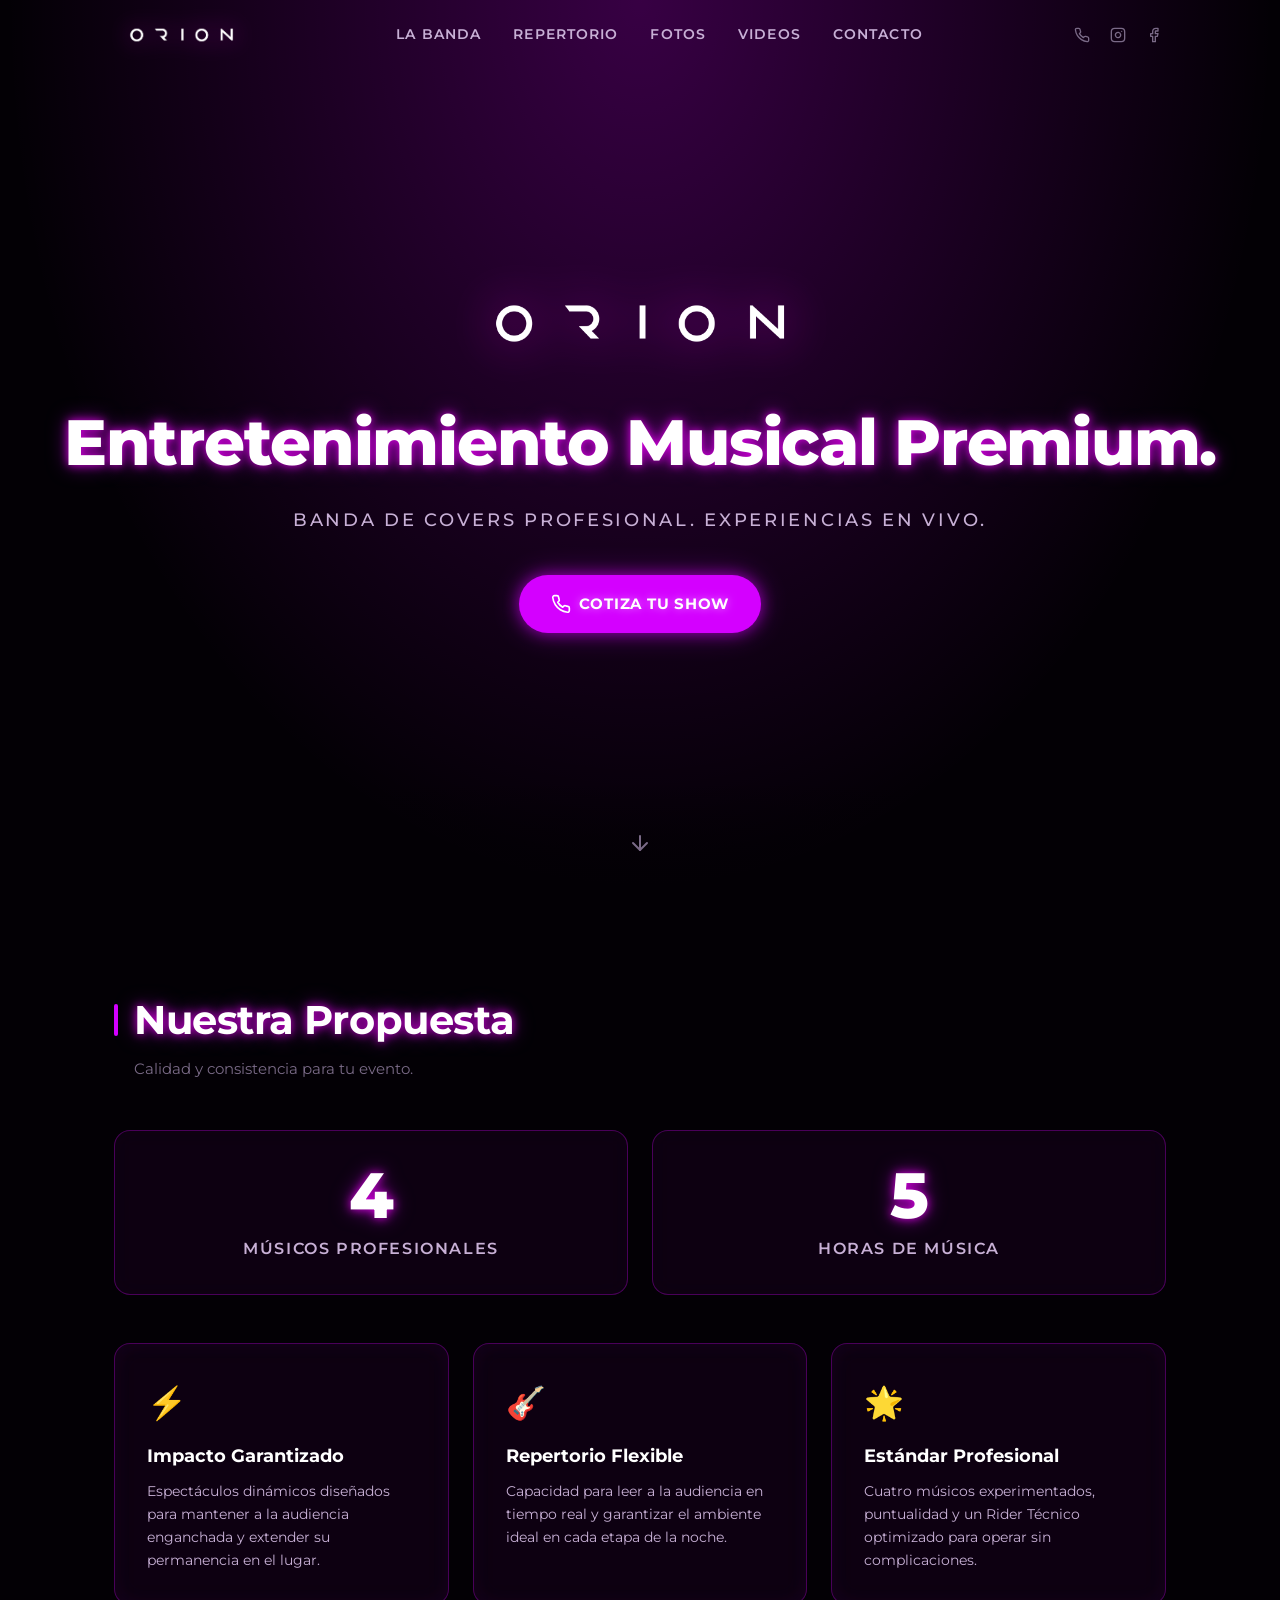
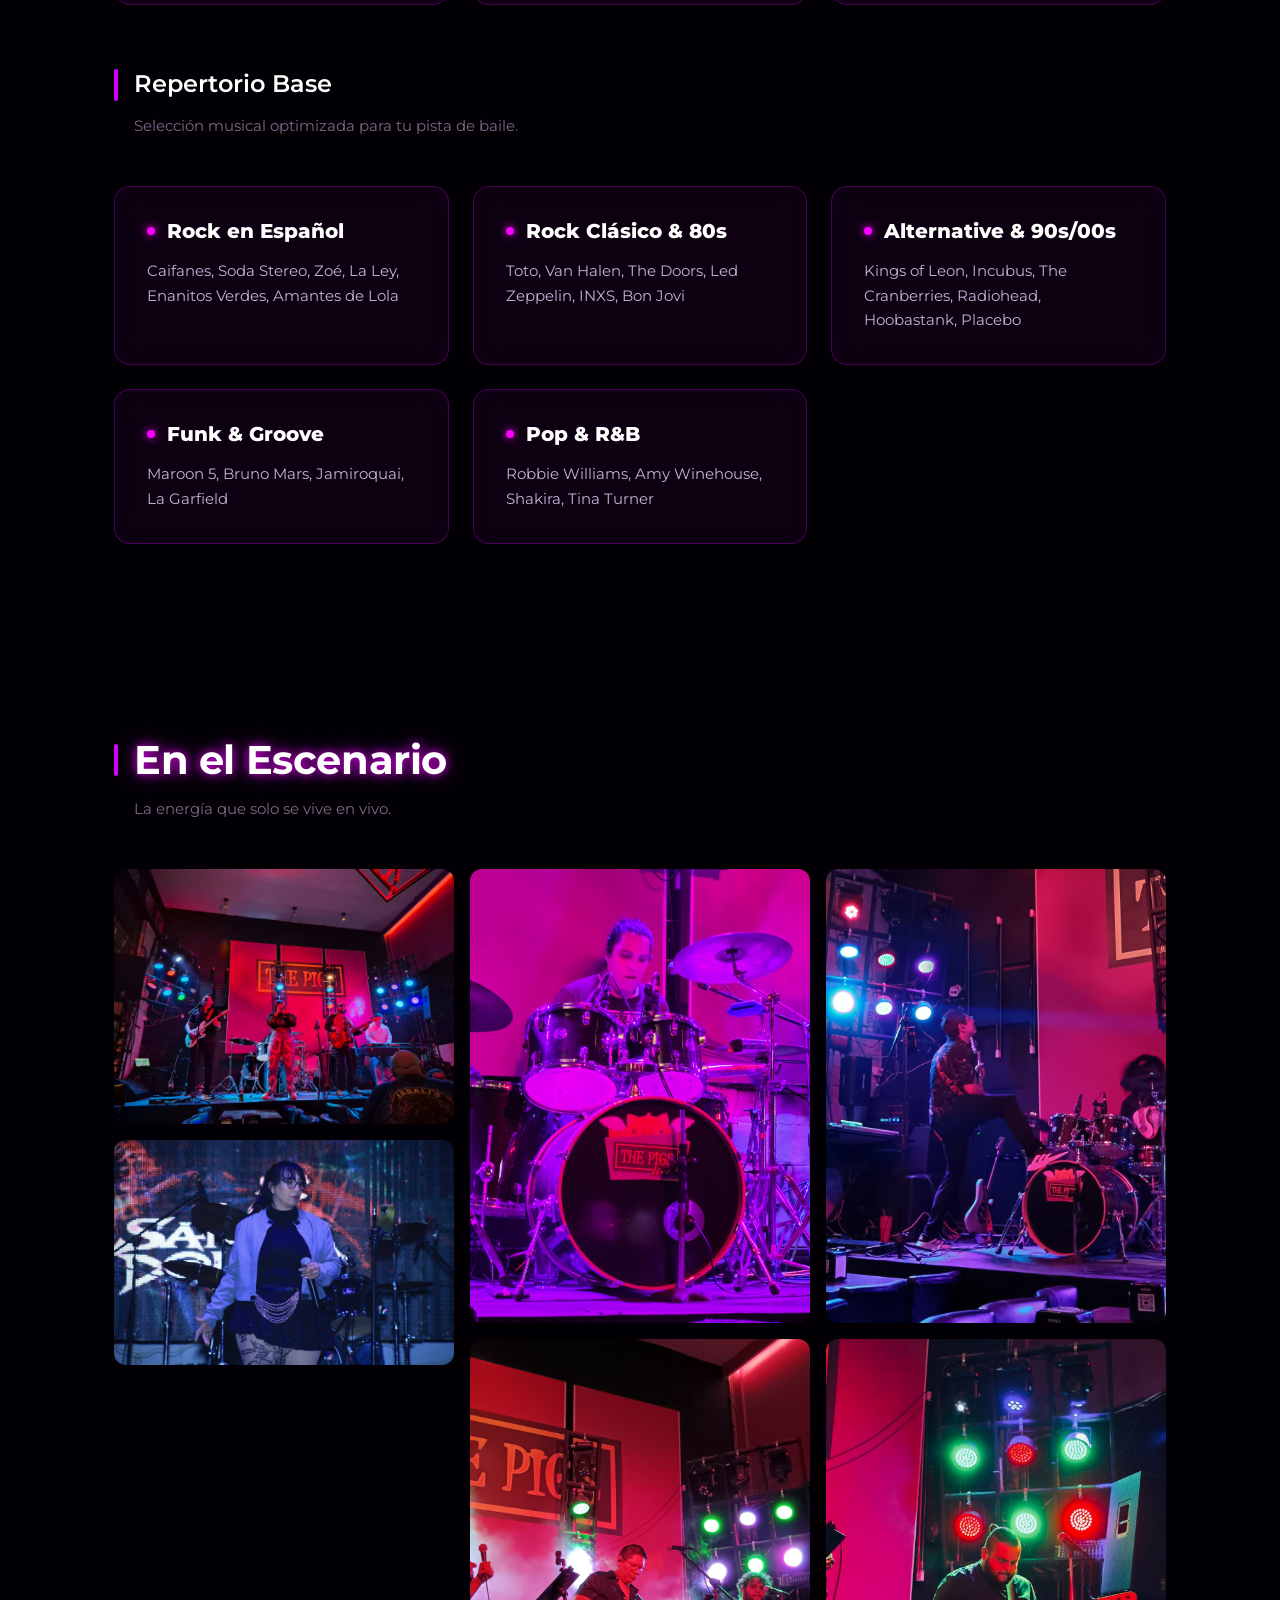
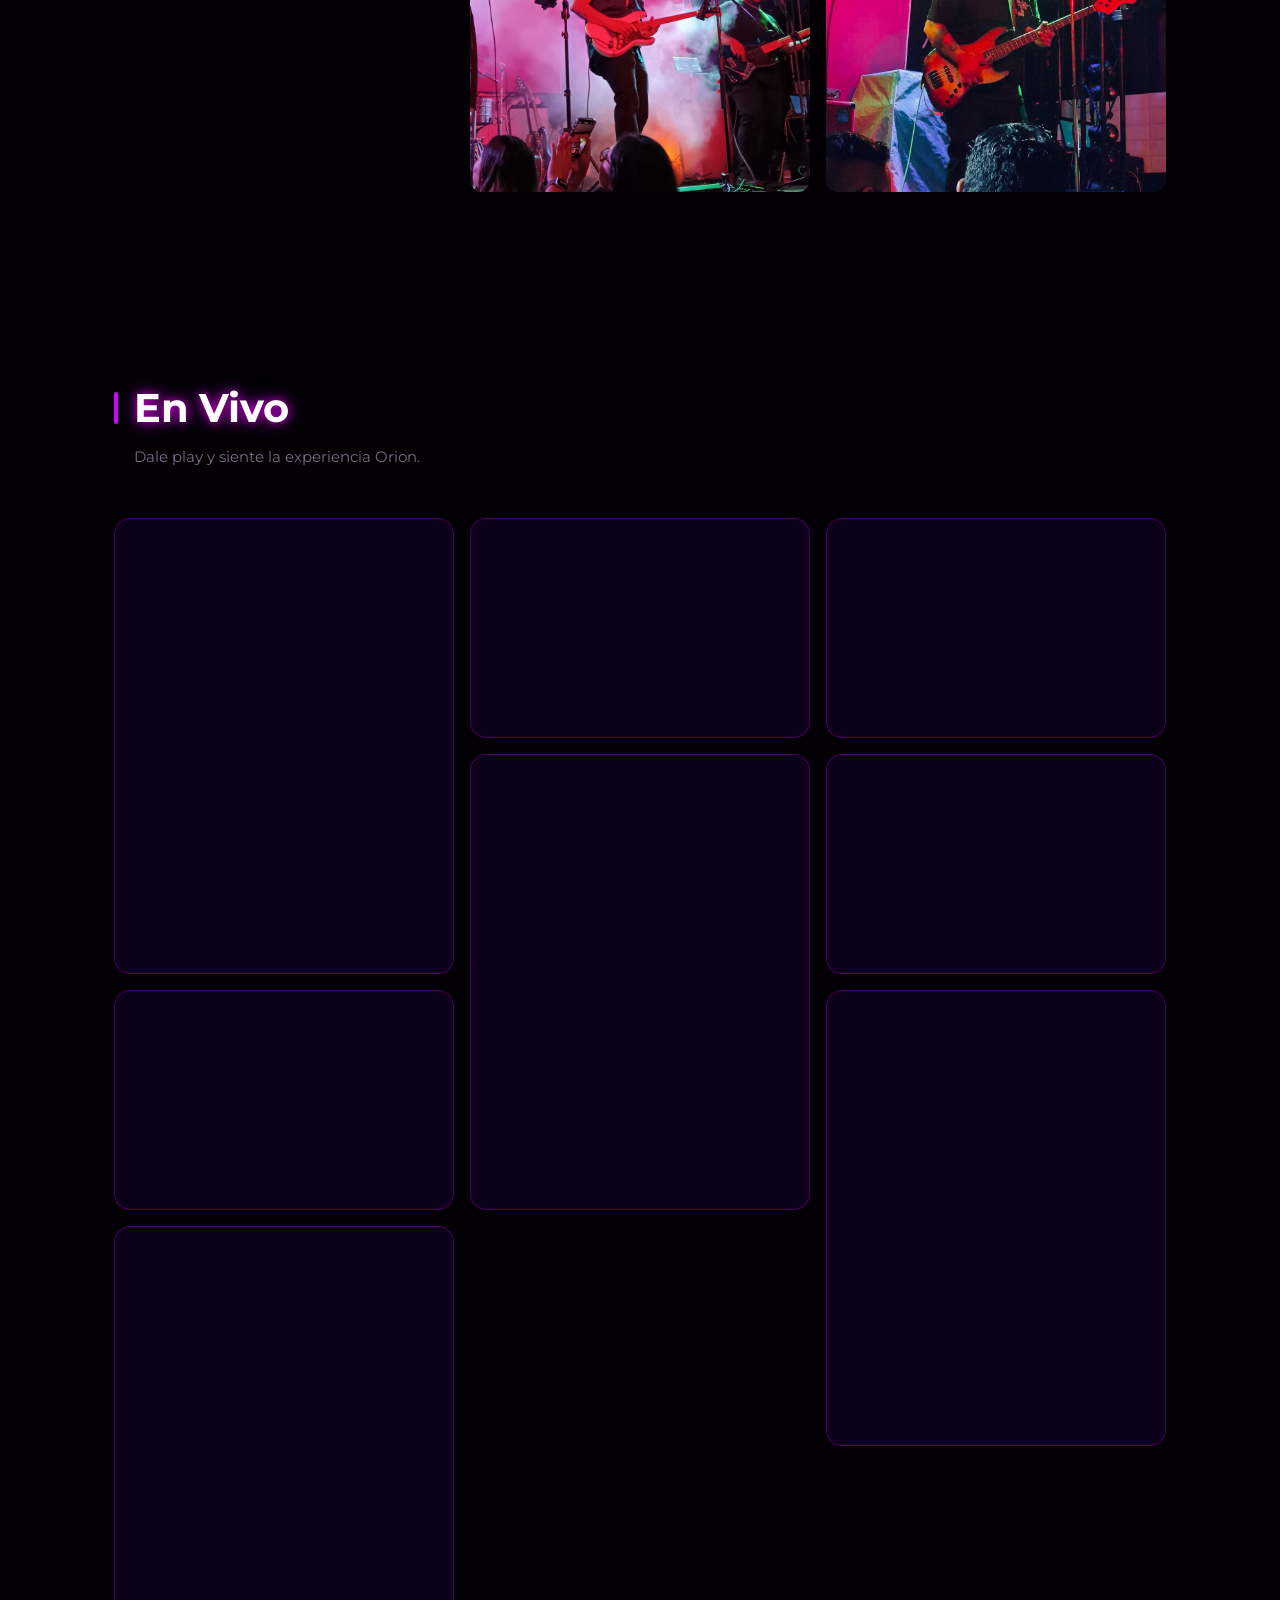
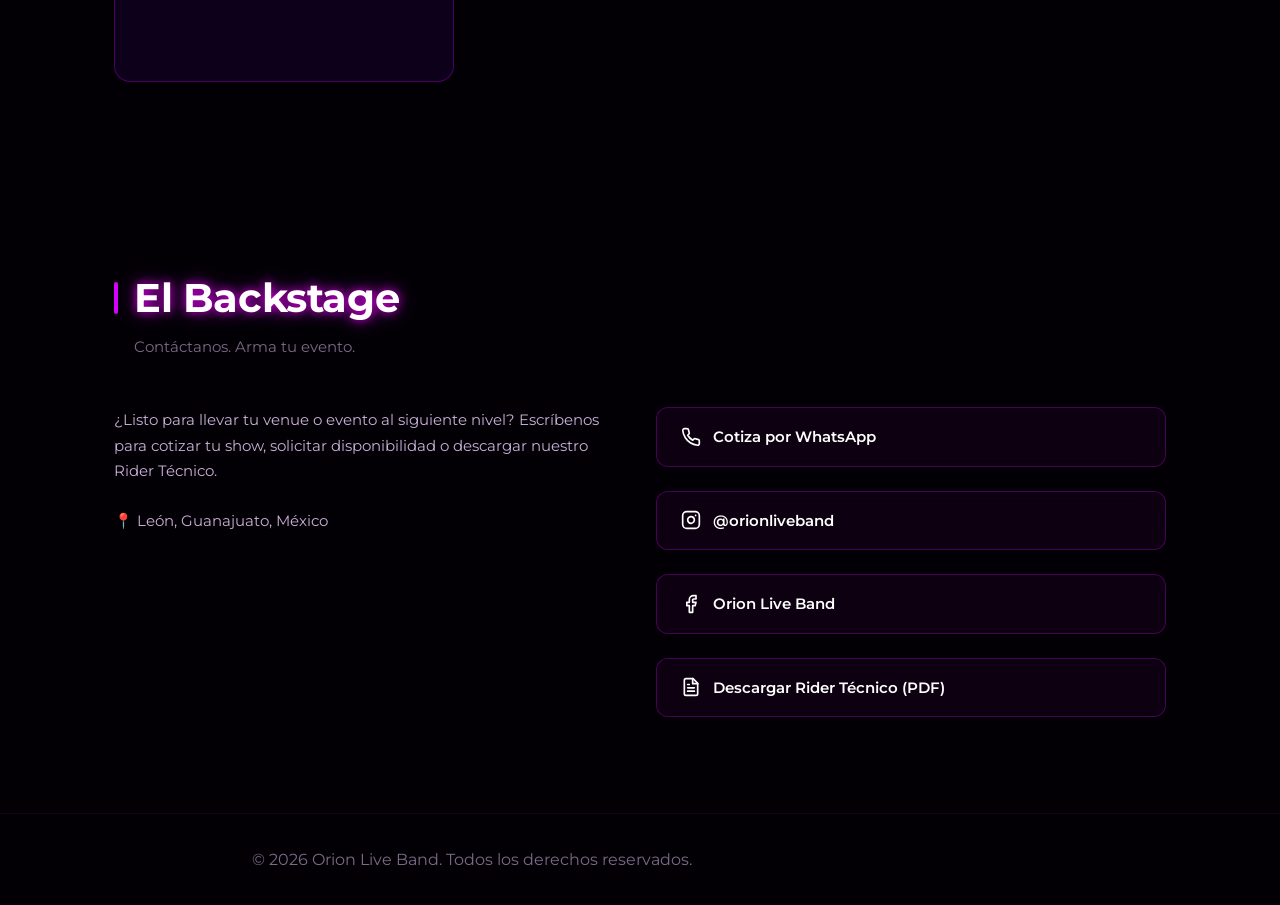
==== index.html @ 59c461a3 "Index 5 horas" ====
<!DOCTYPE html>
<html lang="es">
<head>
    <meta charset="UTF-8">
    <meta name="viewport" content="width=device-width, initial-scale=1.0">
    <meta name="description" content="Orion Live Band — Cover Band profesional para bares, eventos corporativos y fiestas privadas en León, Guanajuato. Rock, Pop, Funk y Hip Hop en vivo.">
    <meta name="theme-color" content="#030005">
    <meta property="og:title" content="Orion Live Band — Electronic Press Kit">
    <meta property="og:description" content="Cover Band profesional. Rock, Pop, Funk y Hip Hop en vivo. Cotiza para tu evento.">
    <meta property="og:type" content="website">
    <meta property="og:image" content="media/brand/Logo-Orion-master.png">

    <title>Orion Live Band — EPK</title>

    <link rel="icon" type="image/png" href="media/brand/Logo-Orion-master.png">
    <link rel="stylesheet" href="css/styles.css">
</head>
<body>

    <!-- ============================
         NAVBAR
    ============================= -->
    <nav class="navbar" id="navbar" role="navigation" aria-label="Navegación principal">
        <div class="navbar__inner">
            <a href="#hero" class="navbar__logo" id="nav-logo" aria-label="Ir al inicio">
                <img src="media/brand/Logo-Orion-master.png" alt="Orion Live Band logo">
            </a>

            <div class="navbar__links" id="nav-links">
                <a href="#crowd-control" id="nav-link-bio">La Banda</a>
                <a href="#arsenal" id="nav-link-arsenal">Repertorio</a>
                <a href="#galeria" id="nav-link-galeria">Fotos</a>
                <a href="#videos" id="nav-link-videos">Videos</a>
                <a href="#backstage" id="nav-link-backstage">Contacto</a>
            </div>

            <!-- Redes Sociales Omnipresentes en Header -->
            <div class="navbar__social" id="nav-social">
                <a href="https://wa.me/524771797700?text=Hola%20Orion,%20quiero%20cotizar%20un%20show" target="_blank" rel="noopener noreferrer" aria-label="WhatsApp">
                    <svg xmlns="http://www.w3.org/2000/svg" width="20" height="20" viewBox="0 0 24 24" fill="none" stroke="currentColor" stroke-width="2" stroke-linecap="round" stroke-linejoin="round"><path d="M22 16.92v3a2 2 0 0 1-2.18 2 19.79 19.79 0 0 1-8.63-3.07 19.5 19.5 0 0 1-6-6 19.79 19.79 0 0 1-3.07-8.67A2 2 0 0 1 4.11 2h3a2 2 0 0 1 2 1.72 12.84 12.84 0 0 0 .7 2.81 2 2 0 0 1-.45 2.11L8.09 9.91a16 16 0 0 0 6 6l1.27-1.27a2 2 0 0 1 2.11-.45 12.84 12.84 0 0 0 2.81.7A2 2 0 0 1 22 16.92z"></path></svg>
                </a>
                <a href="https://www.instagram.com/orionliveband/" target="_blank" rel="noopener noreferrer" aria-label="Instagram">
                    <svg xmlns="http://www.w3.org/2000/svg" width="20" height="20" viewBox="0 0 24 24" fill="none" stroke="currentColor" stroke-width="2" stroke-linecap="round" stroke-linejoin="round"><rect width="20" height="20" x="2" y="2" rx="5" ry="5"></rect><path d="M16 11.37A4 4 0 1 1 12.63 8 4 4 0 0 1 16 11.37z"></path><line x1="17.5" x2="17.51" y1="6.5" y2="6.5"></line></svg>
                </a>
                <a href="https://www.facebook.com/profile.php?id=61578739701452" target="_blank" rel="noopener noreferrer" aria-label="Facebook">
                    <svg xmlns="http://www.w3.org/2000/svg" width="20" height="20" viewBox="0 0 24 24" fill="none" stroke="currentColor" stroke-width="2" stroke-linecap="round" stroke-linejoin="round"><path d="M18 2h-3a5 5 0 0 0-5 5v3H7v4h3v8h4v-8h3l1-4h-4V7a1 1 0 0 1 1-1h3z"></path></svg>
                </a>
            </div>


        </div>
    </nav>

    <!-- ============================
         HERO
    ============================= -->
    <section class="hero" id="hero">
        <div class="hero__content">
            <img
                src="media/brand/Logo-Orion-master.png"
                alt="Orion Live Band — Logo oficial"
                class="hero__logo"
                id="hero-logo"
            >
            <h1 id="hero-title">Entretenimiento Musical Premium.</h1>
            <p class="hero__tagline" id="hero-tagline">Banda de covers profesional. Experiencias en vivo.</p>
            <div class="hero__cta">
                <a
                    href="#backstage"
                    class="btn btn--primary"
                    id="hero-cta-whatsapp"
                >
                    <svg xmlns="http://www.w3.org/2000/svg" width="20" height="20" viewBox="0 0 24 24" fill="none" stroke="currentColor" stroke-width="2" stroke-linecap="round" stroke-linejoin="round"><path d="M22 16.92v3a2 2 0 0 1-2.18 2 19.79 19.79 0 0 1-8.63-3.07 19.5 19.5 0 0 1-6-6 19.79 19.79 0 0 1-3.07-8.67A2 2 0 0 1 4.11 2h3a2 2 0 0 1 2 1.72 12.84 12.84 0 0 0 .7 2.81 2 2 0 0 1-.45 2.11L8.09 9.91a16 16 0 0 0 6 6l1.27-1.27a2 2 0 0 1 2.11-.45 12.84 12.84 0 0 0 2.81.7A2 2 0 0 1 22 16.92z"></path></svg>
                    Cotiza tu Show
                </a>
            </div>
        </div>
        <div class="scroll-indicator" id="scroll-indicator" aria-hidden="true">
            <svg xmlns="http://www.w3.org/2000/svg" width="24" height="24" viewBox="0 0 24 24" fill="none" stroke="currentColor" stroke-width="2" stroke-linecap="round" stroke-linejoin="round"><path d="M12 5v14"></path><path d="m19 12-7 7-7-7"></path></svg>
        </div>
    </section>

    <!-- ============================
         LA BANDA + ARSENAL (Sección Unificada)
    ============================= -->
    <section class="section" id="crowd-control">
        <div class="container">
            <div class="section__header reveal">
                <h2 class="section__title" id="crowd-control-title">Nuestra Propuesta</h2>
                <p class="section__subtitle">Calidad y consistencia para tu evento.</p>
            </div>

            <!-- Bio Highlights (Escaneables) -->
            <div class="highlights-grid reveal delay-100" id="bio-highlights">
                <div class="highlight-item">
                    <span class="highlight-number">4</span>
                    <span class="highlight-label">Músicos Profesionales</span>
                </div>
                <div class="highlight-item">
                    <span class="highlight-number">5</span>
                    <span class="highlight-label">Horas de Música</span>
                </div>
            </div>

            <!-- Value Props -->
            <div class="cards-grid reveal delay-200" id="value-props">
                <div class="glass-card" id="vp-bpms">
                    <span class="glass-card__icon">⚡</span>
                    <h3 class="glass-card__title">Impacto Garantizado</h3>
                    <p class="glass-card__text">Espectáculos dinámicos diseñados para mantener a la audiencia enganchada y extender su permanencia en el lugar.</p>
                </div>
                <div class="glass-card" id="vp-barra">
                    <span class="glass-card__icon">🎸</span>
                    <h3 class="glass-card__title">Repertorio Flexible</h3>
                    <p class="glass-card__text">Capacidad para leer a la audiencia en tiempo real y garantizar el ambiente ideal en cada etapa de la noche.</p>
                </div>
                <div class="glass-card" id="vp-versatilidad">
                    <span class="glass-card__icon">🌟</span>
                    <h3 class="glass-card__title">Estándar Profesional</h3>
                    <p class="glass-card__text">Cuatro músicos experimentados, puntualidad y un Rider Técnico optimizado para operar sin complicaciones.</p>
                </div>
            </div>

            <!-- El Arsenal Musical (Cuadrícula de Géneros) -->
            <div class="section__header reveal delay-300" style="margin-top: 4rem;">
                <h3 class="section__title" id="arsenal-title">Repertorio Base</h3>
                <p class="section__subtitle">Selección musical optimizada para tu pista de baile.</p>
            </div>

            <div class="genre-cards-grid" id="repertoire-list">
                <div class="genre-card">
                    <h3 class="genre-card__title">Rock en Español</h3>
                    <p class="genre-card__artists">Caifanes, Soda Stereo, Zoé, La Ley, Enanitos Verdes, Amantes de Lola</p>
                </div>
                <div class="genre-card">
                    <h3 class="genre-card__title">Rock Clásico & 80s</h3>
                    <p class="genre-card__artists">Toto, Van Halen, The Doors, Led Zeppelin, INXS, Bon Jovi</p>
                </div>
                <div class="genre-card">
                    <h3 class="genre-card__title">Alternative & 90s/00s</h3>
                    <p class="genre-card__artists">Kings of Leon, Incubus, The Cranberries, Radiohead, Hoobastank, Placebo</p>
                </div>
                <div class="genre-card">
                    <h3 class="genre-card__title">Funk & Groove</h3>
                    <p class="genre-card__artists">Maroon 5, Bruno Mars, Jamiroquai, La Garfield</p>
                </div>
                <div class="genre-card">
                    <h3 class="genre-card__title">Pop & R&B</h3>
                    <p class="genre-card__artists">Robbie Williams, Amy Winehouse, Shakira, Tina Turner</p>
                </div>
            </div>
        </div>
    </section>

    <!-- ============================
         GALERÍA FOTOGRÁFICA
    ============================= -->
    <section class="section" id="galeria">
        <div class="container">
            <div class="section__header reveal">
                <h2 class="section__title" id="galeria-title">En el Escenario</h2>
                <p class="section__subtitle">La energía que solo se vive en vivo.</p>
            </div>

            <!-- Galería de Fotos -->
            <div class="gallery-grid" id="gallery-container">
                                <!-- GALLERY_START -->
                <a class="gallery-item" href="media/img/orion-band-full.jpeg" onclick="event.preventDefault(); document.getElementById('lightbox-img').src=this.href; document.getElementById('lightbox').classList.add('active'); document.body.style.overflow='hidden';">
                    <img src="media/img/orion-band-full.jpeg" alt="Orion Live Band - orion-band-full" loading="lazy">
                </a>
                <a class="gallery-item" href="media/img/mayela-vocal-live.jpeg" onclick="event.preventDefault(); document.getElementById('lightbox-img').src=this.href; document.getElementById('lightbox').classList.add('active'); document.body.style.overflow='hidden';">
                    <img src="media/img/mayela-vocal-live.jpeg" alt="Orion Live Band - mayela-vocal-live" loading="lazy">
                </a>
                <a class="gallery-item" href="media/img/coco-drums-live.jpeg" onclick="event.preventDefault(); document.getElementById('lightbox-img').src=this.href; document.getElementById('lightbox').classList.add('active'); document.body.style.overflow='hidden';">
                    <img src="media/img/coco-drums-live.jpeg" alt="Orion Live Band - coco-drums-live" loading="lazy">
                </a>
                <a class="gallery-item" href="media/img/jair-guitar-live01.jpeg" onclick="event.preventDefault(); document.getElementById('lightbox-img').src=this.href; document.getElementById('lightbox').classList.add('active'); document.body.style.overflow='hidden';">
                    <img src="media/img/jair-guitar-live01.jpeg" alt="Orion Live Band - jair-guitar-live01" loading="lazy">
                </a>
                <a class="gallery-item" href="media/img/jair-guitar-live02.jpeg" onclick="event.preventDefault(); document.getElementById('lightbox-img').src=this.href; document.getElementById('lightbox').classList.add('active'); document.body.style.overflow='hidden';">
                    <img src="media/img/jair-guitar-live02.jpeg" alt="Orion Live Band - jair-guitar-live02" loading="lazy">
                </a>
                <a class="gallery-item" href="media/img/claudio-bass-live02.jpeg" onclick="event.preventDefault(); document.getElementById('lightbox-img').src=this.href; document.getElementById('lightbox').classList.add('active'); document.body.style.overflow='hidden';">
                    <img src="media/img/claudio-bass-live02.jpeg" alt="Orion Live Band - claudio-bass-live02" loading="lazy">
                </a>
                <!-- GALLERY_END -->
            </div>
        </div>
    </section>

    <!-- ============================
         VIDEOS (El Arsenal Visual)
    ============================= -->
    <section class="section" id="videos">
        <div class="container">
            <div class="section__header reveal">
                <h2 class="section__title" id="videos-title">En Vivo</h2>
                <p class="section__subtitle">Dale play y siente la experiencia Orion.</p>
            </div>

            <!-- YouTube Videos Grid (4 Shorts + 4 Regulares) -->
            <div class="yt-grid" id="yt-grid">
                <!-- SHORT 1 (vertical) -->
                <div class="yt-tile yt-tile--tall" id="yt-short-1">
                    <iframe src="https://www.youtube.com/embed/0zGkH1oIQng" title="Orion Live — Short 1" frameborder="0" allow="accelerometer; autoplay; clipboard-write; encrypted-media; gyroscope; picture-in-picture; web-share" allowfullscreen loading="lazy"></iframe>
                </div>

                <!-- REGULAR 1 (horizontal) -->
                <div class="yt-tile" id="yt-regular-1">
                    <iframe src="https://www.youtube.com/embed/GQGMW7MnCeM" title="Orion Live — Video 1" frameborder="0" allow="accelerometer; autoplay; clipboard-write; encrypted-media; gyroscope; picture-in-picture; web-share" allowfullscreen loading="lazy"></iframe>
                </div>

                <!-- REGULAR 2 (horizontal) -->
                <div class="yt-tile" id="yt-regular-2">
                    <iframe src="https://www.youtube.com/embed/0RhHKNMIrSk" title="Orion Live — Video 2" frameborder="0" allow="accelerometer; autoplay; clipboard-write; encrypted-media; gyroscope; picture-in-picture; web-share" allowfullscreen loading="lazy"></iframe>
                </div>

                <!-- SHORT 2 (vertical) -->
                <div class="yt-tile yt-tile--tall" id="yt-short-2">
                    <iframe src="https://www.youtube.com/embed/rUb2-s7yYZs" title="Orion Live — Short 2" frameborder="0" allow="accelerometer; autoplay; clipboard-write; encrypted-media; gyroscope; picture-in-picture; web-share" allowfullscreen loading="lazy"></iframe>
                </div>

                <!-- REGULAR 3 (horizontal) -->
                <div class="yt-tile" id="yt-regular-3">
                    <iframe src="https://www.youtube.com/embed/kZqwjvHP2_I" title="Orion Live — Video 3" frameborder="0" allow="accelerometer; autoplay; clipboard-write; encrypted-media; gyroscope; picture-in-picture; web-share" allowfullscreen loading="lazy"></iframe>
                </div>

                <!-- REGULAR 4 (horizontal) -->
                <div class="yt-tile" id="yt-regular-4">
                    <iframe src="https://www.youtube.com/embed/nWL5FD4r65M" title="Orion Live — Video 4" frameborder="0" allow="accelerometer; autoplay; clipboard-write; encrypted-media; gyroscope; picture-in-picture; web-share" allowfullscreen loading="lazy"></iframe>
                </div>

                <!-- SHORT 3 (vertical) -->
                <div class="yt-tile yt-tile--tall" id="yt-short-3">
                    <iframe src="https://www.youtube.com/embed/leOvMSef5TA" title="Orion Live — Short 3" frameborder="0" allow="accelerometer; autoplay; clipboard-write; encrypted-media; gyroscope; picture-in-picture; web-share" allowfullscreen loading="lazy"></iframe>
                </div>

                <!-- SHORT 4 (vertical) -->
                <div class="yt-tile yt-tile--tall" id="yt-short-4">
                    <iframe src="https://www.youtube.com/embed/oDPq92KILqQ" title="Orion Live — Short 4" frameborder="0" allow="accelerometer; autoplay; clipboard-write; encrypted-media; gyroscope; picture-in-picture; web-share" allowfullscreen loading="lazy"></iframe>
                </div>
            </div>
        </div>
    </section>

    <!-- ============================
         EL BACKSTAGE (Contacto)
    ============================= -->
    <section class="section" id="backstage">
        <div class="container">
            <div class="section__header reveal">
                <h2 class="section__title" id="backstage-title">El Backstage</h2>
                <p class="section__subtitle">Contáctanos. Arma tu evento.</p>
            </div>

            <div class="contact-grid reveal delay-100" id="contact-grid">
                <div class="contact-block">
                    <p class="contact-block__text">
                        ¿Listo para llevar tu venue o evento al siguiente nivel? Escríbenos para cotizar tu show, solicitar disponibilidad o descargar nuestro Rider Técnico.
                    </p>
                    <p class="contact-block__text">
                        📍 León, Guanajuato, México
                    </p>
                </div>

                <div class="contact-block" id="contact-links">
                    <!-- WhatsApp -->
                    <a
                        href="https://wa.me/524771797700?text=Hola%20Orion,%20quiero%20cotizar%20un%20show"
                        target="_blank"
                        rel="noopener noreferrer"
                        class="contact-link"
                        id="contact-whatsapp"
                    >
                        <svg xmlns="http://www.w3.org/2000/svg" width="20" height="20" viewBox="0 0 24 24" fill="none" stroke="currentColor" stroke-width="2" stroke-linecap="round" stroke-linejoin="round"><path d="M22 16.92v3a2 2 0 0 1-2.18 2 19.79 19.79 0 0 1-8.63-3.07 19.5 19.5 0 0 1-6-6 19.79 19.79 0 0 1-3.07-8.67A2 2 0 0 1 4.11 2h3a2 2 0 0 1 2 1.72 12.84 12.84 0 0 0 .7 2.81 2 2 0 0 1-.45 2.11L8.09 9.91a16 16 0 0 0 6 6l1.27-1.27a2 2 0 0 1 2.11-.45 12.84 12.84 0 0 0 2.81.7A2 2 0 0 1 22 16.92z"></path></svg>
                        Cotiza por WhatsApp
                    </a>

                    <!-- Instagram -->
                    <a
                        href="https://www.instagram.com/orionliveband/"
                        target="_blank"
                        rel="noopener noreferrer"
                        class="contact-link"
                        id="contact-instagram"
                    >
                        <svg xmlns="http://www.w3.org/2000/svg" width="20" height="20" viewBox="0 0 24 24" fill="none" stroke="currentColor" stroke-width="2" stroke-linecap="round" stroke-linejoin="round"><rect width="20" height="20" x="2" y="2" rx="5" ry="5"></rect><path d="M16 11.37A4 4 0 1 1 12.63 8 4 4 0 0 1 16 11.37z"></path><line x1="17.5" x2="17.51" y1="6.5" y2="6.5"></line></svg>
                        @orionliveband
                    </a>

                    <!-- Facebook -->
                    <a
                        href="https://www.facebook.com/profile.php?id=61578739701452"
                        target="_blank"
                        rel="noopener noreferrer"
                        class="contact-link"
                        id="contact-facebook"
                    >
                        <svg xmlns="http://www.w3.org/2000/svg" width="20" height="20" viewBox="0 0 24 24" fill="none" stroke="currentColor" stroke-width="2" stroke-linecap="round" stroke-linejoin="round"><path d="M18 2h-3a5 5 0 0 0-5 5v3H7v4h3v8h4v-8h3l1-4h-4V7a1 1 0 0 1 1-1h3z"></path></svg>
                        Orion Live Band
                    </a>

                    <!-- Rider Técnico -->
                    <a
                        href="docs/rider-tecnico.pdf"
                        download
                        class="contact-link"
                        id="contact-rider"
                    >
                        <svg xmlns="http://www.w3.org/2000/svg" width="20" height="20" viewBox="0 0 24 24" fill="none" stroke="currentColor" stroke-width="2" stroke-linecap="round" stroke-linejoin="round"><path d="M14.5 2H6a2 2 0 0 0-2 2v16a2 2 0 0 0 2 2h12a2 2 0 0 0 2-2V7.5L14.5 2z"></path><polyline points="14 2 14 8 20 8"></polyline><line x1="16" x2="8" y1="13" y2="13"></line><line x1="16" x2="8" y1="17" y2="17"></line><line x1="10" x2="8" y1="9" y2="9"></line></svg>
                        Descargar Rider Técnico (PDF)
                    </a>
                </div>
            </div>
        </div>
    </section>

    <!-- ============================
         FOOTER
    ============================= -->
    <footer class="footer" id="footer">
        <div class="container">
            <p>© 2026 Orion Live Band. Todos los derechos reservados.</p>
        </div>
    </footer>

    <!-- ============================
         LIGHTBOX MODAL
    ============================= -->
    <div class="lightbox" id="lightbox" aria-hidden="true">
        <button class="lightbox__close" id="lightbox-close" aria-label="Cerrar imagen">&times;</button>
        <div class="lightbox__content">
            <img src="" alt="Vista ampliada" id="lightbox-img">
        </div>
    </div>

    <!-- ============================
         SCRIPTS
    ============================= -->
    <script src="js/data.js"></script>
    <script src="js/navigation.js"></script>
    <script src="js/animations.js"></script>
    <script src="js/app.js"></script>

</body>
</html>
---- css/styles.css ----
/* ========================================================================
   ORION EPK — Design System
   Dark Mode absoluto con acentos morado eléctrico
   ======================================================================== */

/* --- Google Fonts --- */
@import url('https://fonts.googleapis.com/css2?family=Montserrat:wght@400;500;600;700;800&display=swap');

/* --- Design Tokens --- */
:root {
    /* Backgrounds */
    --color-bg-deep:        #030005; /* Negro puro con matiz profundo */
    --color-bg-surface:     #0A0012;
    --color-bg-card:        #0D001A;

    /* Accent Neon */
    --color-accent:         #D400FF; /* Morado Neón Brillante */
    --color-accent-glow:    #F700FF; /* Resplandor Magenta Intenso */
    --color-accent-dim:     #7000B3;

    /* Text */
    --color-text-primary:   #FFFFFF;
    --color-text-body:      #C8B0D6; /* Gris frío con tintes púrpura */
    --color-text-muted:     #7A6A87;

    /* Glassmorphism */
    --glass-bg:             rgba(212, 0, 255, 0.05);
    --glass-border:         rgba(212, 0, 255, 0.3);
    --glass-bg-hover:       rgba(212, 0, 255, 0.1);
    --glass-border-hover:   rgba(247, 0, 255, 0.8);

    /* Shadows Neon */
    --shadow-glow:          0 0 15px rgba(212, 0, 255, 0.6), 0 0 30px rgba(212, 0, 255, 0.3);
    --shadow-glow-intense:  0 0 20px rgba(247, 0, 255, 0.8), 0 0 40px rgba(247, 0, 255, 0.5), 0 0 60px rgba(212, 0, 255, 0.3);
    --shadow-card:          0 8px 32px rgba(0, 0, 0, 0.8);
    --text-glow:            0 0 10px rgba(247, 0, 255, 0.8), 0 0 20px rgba(212, 0, 255, 0.5);

    /* Typography */
    --font-family:          'Montserrat', sans-serif;

    /* Spacing */
    --section-padding:      6rem 1.5rem;
    --container-max:        1100px;

    /* Transitions */
    --transition-smooth:    all 0.35s cubic-bezier(0.25, 0.46, 0.45, 0.94);
    --transition-fast:      all 0.2s ease;

    /* Navbar */
    --navbar-height:        70px;
}

/* --- Reset & Base --- */
*,
*::before,
*::after {
    margin: 0;
    padding: 0;
    box-sizing: border-box;
}

html {
    scroll-behavior: smooth;
    scroll-padding-top: var(--navbar-height);
    -webkit-font-smoothing: antialiased;
    -moz-osx-font-smoothing: grayscale;
}

body {
    font-family: var(--font-family);
    background-color: var(--color-bg-deep);
    color: var(--color-text-body);
    line-height: 1.7;
    overflow-x: hidden;
}

img {
    max-width: 100%;
    height: auto;
    display: block;
}

a {
    text-decoration: none;
    color: inherit;
}

ul {
    list-style: none;
}

/* --- Typography --- */
h1, h2, h3 {
    color: var(--color-text-primary);
    font-weight: 700;
    line-height: 1.2;
}

h1 {
    font-size: clamp(2.25rem, 5vw, 4rem);
    font-weight: 800;
    letter-spacing: -0.02em;
    text-shadow: var(--text-glow);
}

h2 {
    font-size: clamp(1.75rem, 3.5vw, 2.5rem);
    letter-spacing: -0.01em;
    text-shadow: var(--text-glow);
}

h3 {
    font-size: clamp(1.125rem, 2vw, 1.5rem);
    font-weight: 600;
}

p {
    font-size: clamp(0.9375rem, 1.5vw, 1rem);
    max-width: 65ch;
}

/* --- Container --- */
.container {
    width: 100%;
    max-width: var(--container-max);
    margin: 0 auto;
    padding: 0 1.5rem;
}

/* --- Navbar --- */
.navbar {
    position: fixed;
    top: 0;
    left: 0;
    width: 100%;
    height: var(--navbar-height);
    z-index: 1000;
    transition: var(--transition-smooth);
    background: transparent;
}

.navbar.scrolled {
    background: rgba(10, 10, 10, 0.85);
    backdrop-filter: blur(20px);
    -webkit-backdrop-filter: blur(20px);
    border-bottom: 1px solid rgba(123, 44, 191, 0.15);
}

.navbar__inner {
    display: flex;
    align-items: center;
    justify-content: space-between;
    height: 100%;
    max-width: var(--container-max);
    margin: 0 auto;
    padding: 0 1.5rem;
}

.navbar__logo img {
    height: 40px;
    width: auto;
    transition: var(--transition-fast);
    filter: drop-shadow(0 0 12px rgba(247, 0, 255, 0.6));
}

.navbar__logo:hover img {
    filter: drop-shadow(0 0 20px rgba(247, 0, 255, 0.9));
}

.navbar__links {
    display: flex;
    gap: 2rem;
    align-items: center;
}

.navbar__links a {
    font-size: 0.875rem;
    font-weight: 600;
    text-transform: uppercase;
    letter-spacing: 0.08em;
    color: var(--color-text-body);
    transition: var(--transition-fast);
    position: relative;
}

.navbar__links a::after {
    content: '';
    position: absolute;
    bottom: -4px;
    left: 0;
    width: 0;
    height: 2px;
    background: var(--color-accent-glow);
    transition: var(--transition-smooth);
}

.navbar__links a:hover {
    color: var(--color-text-primary);
}

.navbar__links a:hover::after {
    width: 100%;
}

/* Navbar Social Icons */
.navbar__social {
    display: flex;
    gap: 0.75rem;
    align-items: center;
}

.navbar__social a {
    color: var(--color-text-muted);
    transition: var(--transition-smooth);
    display: flex;
    align-items: center;
    justify-content: center;
    padding: 4px;
}

.navbar__social a svg {
    width: 16px;
    height: 16px;
}

.navbar__social a:hover {
    color: var(--color-accent-glow);
    transform: scale(1.15);
    filter: drop-shadow(0 0 6px rgba(247, 0, 255, 0.5));
}

/* Hamburger (mobile) */
.navbar__hamburger {
    display: none;
    flex-direction: column;
    gap: 5px;
    cursor: pointer;
    padding: 8px;
    background: none;
    border: none;
}

.navbar__hamburger span {
    width: 24px;
    height: 2px;
    background: var(--color-text-primary);
    transition: var(--transition-smooth);
    border-radius: 2px;
}

.navbar__hamburger.active span:nth-child(1) {
    transform: rotate(45deg) translate(5px, 5px);
}

.navbar__hamburger.active span:nth-child(2) {
    opacity: 0;
}

.navbar__hamburger.active span:nth-child(3) {
    transform: rotate(-45deg) translate(5px, -5px);
}

/* --- Hero Section --- */
.hero {
    position: relative;
    min-height: 100vh;
    display: flex;
    align-items: center;
    justify-content: center;
    text-align: center;
    overflow: hidden;
}

.hero::before {
    content: '';
    position: absolute;
    inset: 0;
    background: radial-gradient(
        ellipse at 50% 0%,
        rgba(212, 0, 255, 0.25) 0%,
        transparent 70%
    );
    pointer-events: none;
}

.hero::after {
    content: '';
    position: absolute;
    bottom: 0;
    left: 0;
    right: 0;
    height: 120px;
    background: linear-gradient(to top, var(--color-bg-deep), transparent);
    pointer-events: none;
}

.hero__content {
    position: relative;
    z-index: 2;
    display: flex;
    flex-direction: column;
    align-items: center;
    gap: 1.5rem;
    padding: 0 1.5rem;
}

.hero__logo {
    width: clamp(220px, 40vw, 380px);
    height: auto;
    object-fit: contain;
    filter: drop-shadow(0 0 24px rgba(247, 0, 255, 0.6));
    animation: heroLogoFloat 6s ease-in-out infinite;
}

@keyframes heroLogoFloat {
    0%, 100% { transform: translateY(0); }
    50%      { transform: translateY(-10px); }
}

.hero__tagline {
    font-size: clamp(0.875rem, 1.5vw, 1.125rem);
    font-weight: 500;
    color: var(--color-text-body);
    letter-spacing: 0.15em;
    text-transform: uppercase;
}

.hero__cta {
    margin-top: 1rem;
}

/* --- Buttons --- */
.btn {
    display: inline-flex;
    align-items: center;
    gap: 0.5rem;
    padding: 1rem 2rem;
    border-radius: 50px;
    font-family: var(--font-family);
    font-weight: 700;
    font-size: 0.9375rem;
    cursor: pointer;
    transition: var(--transition-smooth);
    border: none;
    text-transform: uppercase;
    letter-spacing: 0.05em;
}

.btn--primary {
    background: var(--color-accent);
    color: var(--color-text-primary);
    box-shadow: var(--shadow-glow);
    animation: ctaPulse 3s ease-in-out infinite;
    text-shadow: 0 0 8px rgba(255, 255, 255, 0.5);
}

.btn--primary:hover {
    background: var(--color-accent-glow);
    transform: scale(1.05);
    box-shadow: var(--shadow-glow-intense);
}

.btn--primary:active {
    transform: scale(0.98);
}

@keyframes ctaPulse {
    0%, 100% { box-shadow: 0 0 15px rgba(212, 0, 255, 0.6); }
    50%      { box-shadow: 0 0 25px rgba(247, 0, 255, 0.9); }
}

.btn--outline {
    background: transparent;
    color: var(--color-text-primary);
    border: 2px solid var(--color-text-primary);
}

.btn--outline:hover {
    border-color: var(--color-accent-glow);
    background: rgba(123, 44, 191, 0.1);
    color: var(--color-accent-glow);
    transform: scale(1.05);
}

/* --- Scroll Indicator --- */
.scroll-indicator {
    position: absolute;
    bottom: 2rem;
    left: 50%;
    transform: translateX(-50%);
    z-index: 2;
    animation: bounce 2s ease-in-out infinite;
    color: var(--color-text-muted);
    font-size: 1.5rem;
}

@keyframes bounce {
    0%, 100% { transform: translateX(-50%) translateY(0); opacity: 0.6; }
    50%      { transform: translateX(-50%) translateY(10px); opacity: 1; }
}

/* --- Section Common --- */
.section {
    padding: var(--section-padding);
    position: relative;
}

.section__header {
    margin-bottom: 3rem;
}

.section__title {
    display: flex;
    align-items: center;
    gap: 1rem;
}

.section__title::before {
    content: '';
    width: 4px;
    height: 2rem;
    background: var(--color-accent);
    border-radius: 2px;
    flex-shrink: 0;
}

.section__subtitle {
    margin-top: 0.75rem;
    padding-left: 1.25rem;
    color: var(--color-text-muted);
    font-size: 0.9375rem;
}

/* --- Highlights (Bio) --- */
.highlights-grid {
    display: grid;
    grid-template-columns: repeat(auto-fit, minmax(200px, 1fr));
    gap: 1.5rem;
    margin-bottom: 3rem;
}

.highlight-item {
    background: var(--glass-bg);
    border: 1px solid var(--glass-border);
    border-radius: 16px;
    padding: 2rem;
    text-align: center;
    display: flex;
    flex-direction: column;
    justify-content: center;
    align-items: center;
    backdrop-filter: blur(12px);
    -webkit-backdrop-filter: blur(12px);
    transition: var(--transition-smooth);
}

.highlight-item:hover {
    transform: translateY(-5px);
    box-shadow: var(--shadow-glow);
    border-color: var(--glass-border-hover);
}

.highlight-item--wide {
    grid-column: 1 / -1;
}

.highlight-number {
    font-size: 4rem;
    font-weight: 800;
    line-height: 1;
    color: var(--color-text-primary);
    text-shadow: var(--text-glow);
    margin-bottom: 0.5rem;
}

.highlight-title {
    font-size: 2rem;
    font-weight: 800;
    line-height: 1.2;
    color: var(--color-text-primary);
    text-shadow: var(--text-glow);
    margin-bottom: 0.5rem;
}

.highlight-label {
    font-size: 1rem;
    font-weight: 600;
    color: var(--color-text-body);
    text-transform: uppercase;
    letter-spacing: 0.1em;
}

/* --- Glassmorphism Cards --- */
.glass-card {
    background: var(--glass-bg);
    backdrop-filter: blur(16px);
    -webkit-backdrop-filter: blur(16px);
    border: 1px solid var(--glass-border);
    border-radius: 16px;
    padding: 2rem;
    transition: var(--transition-smooth);
    box-shadow: inset 0 0 20px rgba(212, 0, 255, 0.05);
}

.glass-card:hover {
    transform: translateY(-8px);
    background: var(--glass-bg-hover);
    border-color: var(--glass-border-hover);
    box-shadow: var(--shadow-glow-intense), inset 0 0 30px rgba(247, 0, 255, 0.1);
}

.glass-card__icon {
    font-size: 2rem;
    margin-bottom: 1rem;
    display: block;
}

.glass-card__title {
    font-size: 1.125rem;
    font-weight: 700;
    margin-bottom: 0.75rem;
}

.glass-card__text {
    font-size: 0.9rem;
    line-height: 1.6;
    color: var(--color-text-body);
}

/* --- Cards Grid --- */
.cards-grid {
    display: grid;
    grid-template-columns: repeat(auto-fit, minmax(280px, 1fr));
    gap: 1.5rem;
}

/* --- YouTube Grid --- */
.yt-grid {
    display: grid;
    grid-template-columns: repeat(3, 1fr);
    grid-auto-rows: 220px;
    grid-auto-flow: dense;
    gap: 1rem;
    margin-top: 2rem;
}

.yt-tile {
    position: relative;
    border-radius: 16px;
    overflow: hidden;
    border: 1px solid var(--glass-border);
    background: var(--color-bg-card);
    transition: var(--transition-smooth);
}

.yt-tile:hover {
    border-color: var(--glass-border-hover);
    box-shadow: var(--shadow-glow);
    transform: translateY(-4px);
}

.yt-tile--tall {
    grid-row: span 2;
}

.yt-tile iframe {
    width: 100%;
    height: 100%;
    display: block;
    border: none;
}

/* --- Genre Tags --- */
.genre-tags {
    display: flex;
    flex-wrap: wrap;
    gap: 0.75rem;
    margin-top: 2rem;
}

.genre-tag {
    padding: 0.5rem 1.25rem;
    border: 1px solid var(--color-accent-dim);
    border-radius: 50px;
    font-size: 0.8125rem;
    font-weight: 600;
    color: var(--color-text-body);
    background: transparent;
    transition: var(--transition-fast);
    cursor: default;
}

.genre-tag:hover {
    background: rgba(212, 0, 255, 0.15);
    border-color: var(--color-accent-glow);
    color: var(--color-text-primary);
    box-shadow: 0 0 10px rgba(212, 0, 255, 0.3);
}

/* --- Genre Cards Grid (Repertorio) --- */
.genre-cards-grid {
    display: grid;
    grid-template-columns: repeat(auto-fit, minmax(300px, 1fr));
    gap: 1.5rem;
    margin-top: 2rem;
}

.genre-card {
    background: var(--glass-bg);
    backdrop-filter: blur(16px);
    -webkit-backdrop-filter: blur(16px);
    border: 1px solid var(--glass-border);
    border-radius: 16px;
    padding: 2rem;
    transition: var(--transition-smooth);
    box-shadow: inset 0 0 20px rgba(212, 0, 255, 0.02);
    display: flex;
    flex-direction: column;
    gap: 1rem;
    cursor: default;
}

.genre-card:hover {
    transform: translateY(-8px);
    background: var(--glass-bg-hover);
    border-color: var(--color-accent-dim);
    box-shadow: var(--shadow-glow), inset 0 0 30px rgba(247, 0, 255, 0.1);
}

.genre-card__title {
    font-size: 1.25rem;
    font-weight: 800;
    color: var(--color-text-primary);
    display: flex;
    align-items: center;
    gap: 0.75rem;
}

.genre-card__title::before {
    content: '';
    display: block;
    width: 8px;
    height: 8px;
    border-radius: 50%;
    background: var(--color-accent-glow);
    box-shadow: 0 0 8px var(--color-accent-glow);
}

.genre-card__artists {
    font-size: 0.95rem;
    line-height: 1.6;
    color: var(--color-text-body);
}

/* --- Photo Gallery (Masonry) --- */
.gallery-grid {
    column-count: 3;
    column-gap: 1rem;
    margin-top: 2rem;
}

.gallery-item {
    position: relative;
    border-radius: 12px;
    overflow: hidden;
    margin-bottom: 1rem;
    break-inside: avoid;
    cursor: zoom-in;
    display: block;
}

.gallery-item img {
    width: 100%;
    height: auto; /* Mantener proporción original */
    display: block;
    transition: var(--transition-smooth);
}

.gallery-item::after {
    content: '';
    position: absolute;
    inset: 0;
    background: rgba(212, 0, 255, 0);
    transition: var(--transition-smooth);
    pointer-events: none;
}

.gallery-item:hover img {
    transform: scale(1.05);
}

.gallery-item:hover::after {
    background: rgba(212, 0, 255, 0.2);
}

/* --- Lightbox Modal --- */
.lightbox {
    position: fixed;
    inset: 0;
    z-index: 2000;
    background: rgba(3, 0, 5, 0.95);
    backdrop-filter: blur(10px);
    -webkit-backdrop-filter: blur(10px);
    display: flex;
    align-items: center;
    justify-content: center;
    opacity: 0;
    pointer-events: none;
    transition: var(--transition-smooth);
}

.lightbox.active {
    opacity: 1;
    pointer-events: all;
}

.lightbox__close {
    position: absolute;
    top: 2rem;
    right: 2rem;
    background: transparent;
    border: none;
    color: var(--color-text-primary);
    font-size: 3rem;
    line-height: 1;
    cursor: pointer;
    transition: var(--transition-fast);
    z-index: 2001;
}

.lightbox__close:hover {
    color: var(--color-accent-glow);
    transform: scale(1.1);
}

.lightbox__content {
    max-width: 90vw;
    max-height: 90vh;
    display: flex;
    align-items: center;
    justify-content: center;
}

.lightbox__content img {
    max-width: 100%;
    max-height: 90vh;
    object-fit: contain;
    border-radius: 8px;
    box-shadow: var(--shadow-glow-intense);
    transform: scale(0.95);
    transition: var(--transition-smooth);
}

.lightbox.active .lightbox__content img {
    transform: scale(1);
}

/* --- Contact Section --- */
.contact-grid {
    display: grid;
    grid-template-columns: 1fr 1fr;
    gap: 2rem;
    margin-top: 2rem;
}

.contact-block {
    display: flex;
    flex-direction: column;
    gap: 1.5rem;
}

.contact-block__text {
    font-size: 0.9375rem;
    line-height: 1.7;
}

.contact-link {
    display: inline-flex;
    align-items: center;
    gap: 0.75rem;
    padding: 1rem 1.5rem;
    border-radius: 12px;
    background: var(--glass-bg);
    border: 1px solid var(--glass-border);
    backdrop-filter: blur(12px);
    -webkit-backdrop-filter: blur(12px);
    font-weight: 600;
    font-size: 0.9375rem;
    color: var(--color-text-primary);
    transition: var(--transition-smooth);
}

.contact-link:hover {
    background: var(--glass-bg-hover);
    border-color: var(--glass-border-hover);
    box-shadow: var(--shadow-glow);
    transform: translateY(-3px);
}

.contact-link svg,
.contact-link img {
    width: 20px;
    height: 20px;
}

/* --- Footer --- */
.footer {
    text-align: center;
    padding: 2rem 1.5rem;
    border-top: 1px solid rgba(123, 44, 191, 0.1);
    font-size: 0.8125rem;
    color: var(--color-text-muted);
}

/* --- Animations (Intersection Observer) --- */
.reveal {
    opacity: 0;
    transform: translateY(30px);
    transition: opacity 0.8s cubic-bezier(0.25, 0.46, 0.45, 0.94),
                transform 0.8s cubic-bezier(0.25, 0.46, 0.45, 0.94);
}

.reveal.visible {
    opacity: 1;
    transform: translateY(0);
}

/* Delay utilities para staggers */
.delay-100 { transition-delay: 0.1s; }
.delay-200 { transition-delay: 0.2s; }
.delay-300 { transition-delay: 0.3s; }
.delay-400 { transition-delay: 0.4s; }

/* --- Responsive --- */

/* Tablet */
@media (max-width: 768px) {
    :root {
        --section-padding: 4rem 1rem;
    }

    .navbar__links {
        display: none; /* Sin hamburguesa, ocultamos los links en móvil */
    }

    .navbar__social {
        gap: 0.75rem;
    }

    .gallery-grid {
        column-count: 2;
    }

    .contact-grid {
        grid-template-columns: 1fr;
    }

    .yt-grid {
        grid-template-columns: repeat(2, 1fr);
        grid-auto-rows: 200px;
    }

    .yt-tile--tall {
        grid-row: span 2;
    }
}

/* Mobile small */
@media (max-width: 480px) {
    .gallery-grid {
        column-count: 1;
    }

    .cards-grid {
        grid-template-columns: 1fr;
    }

    .hero__logo {
        width: 200px;
    }

    .yt-grid {
        grid-template-columns: 1fr;
        grid-auto-rows: 200px;
    }

    .yt-tile--tall {
        grid-row: span 1;
    }

    .genre-cards-grid {
        grid-template-columns: 1fr;
    }
}
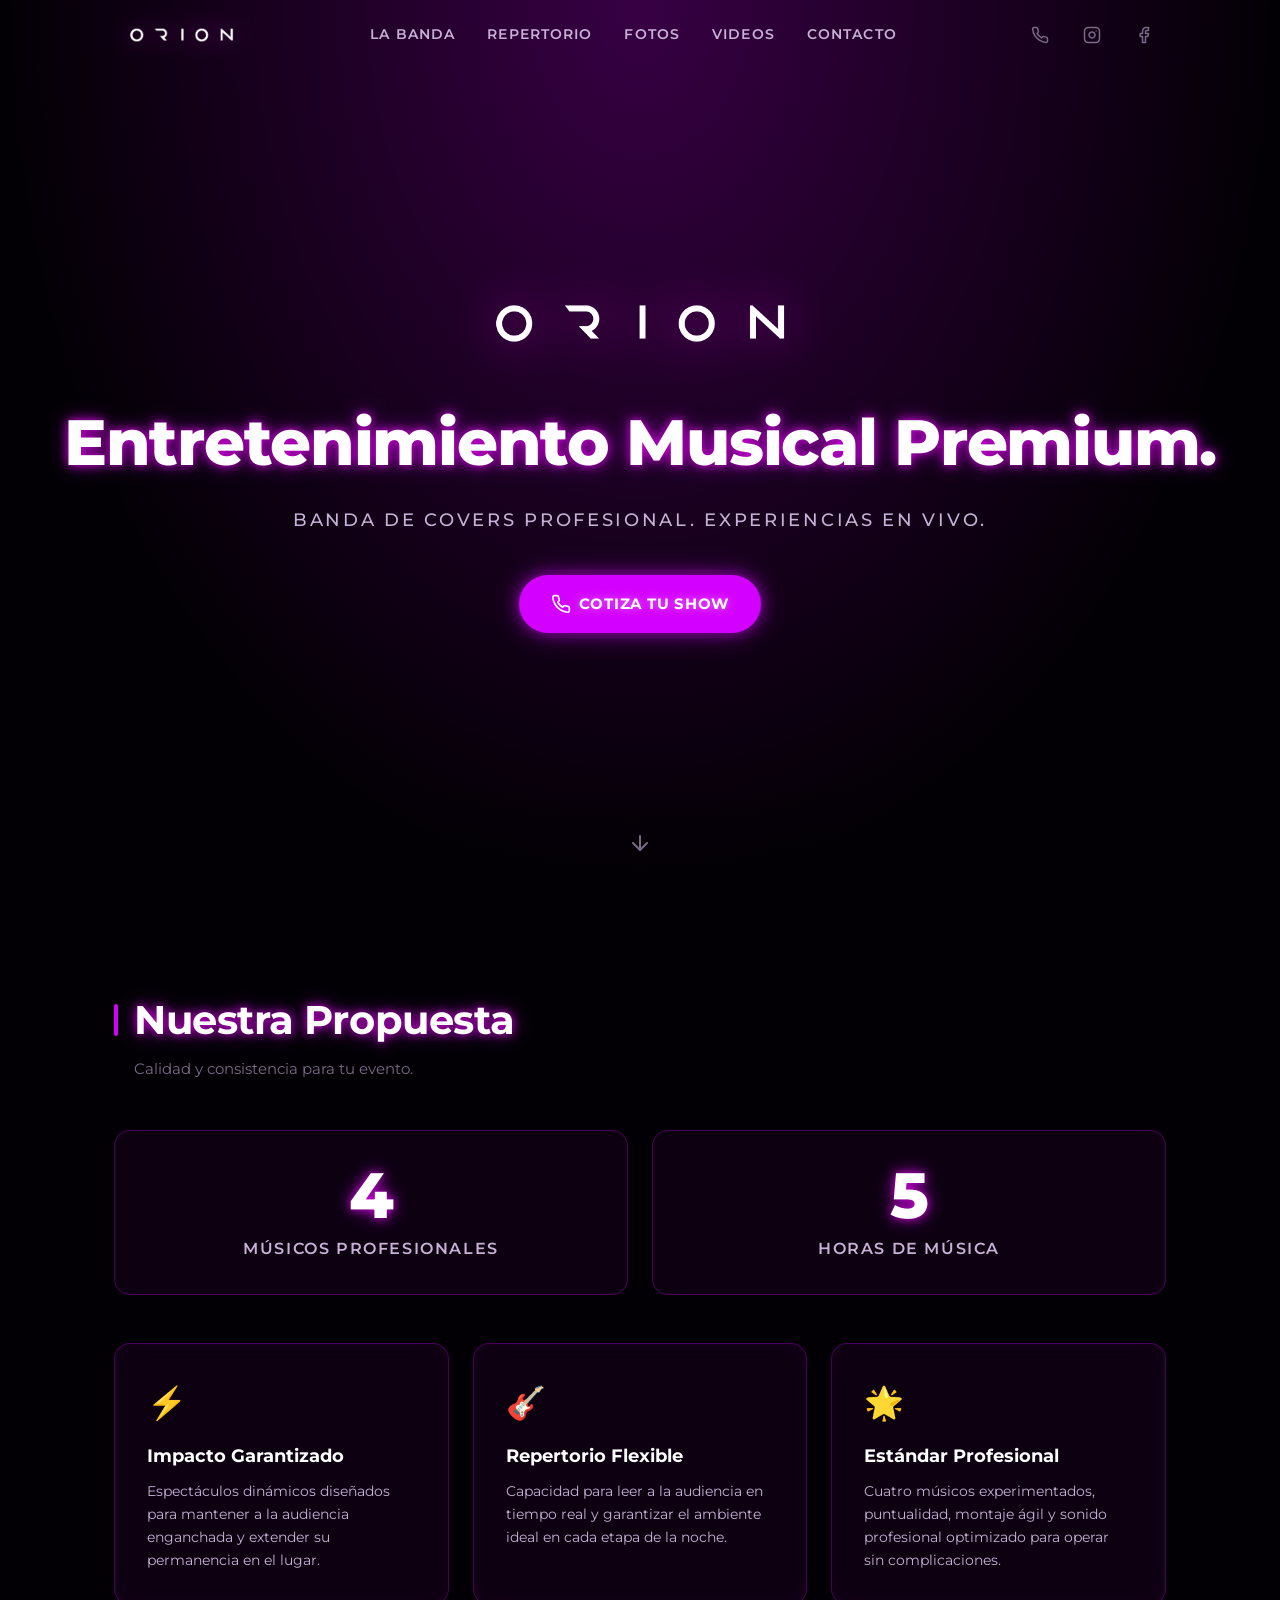
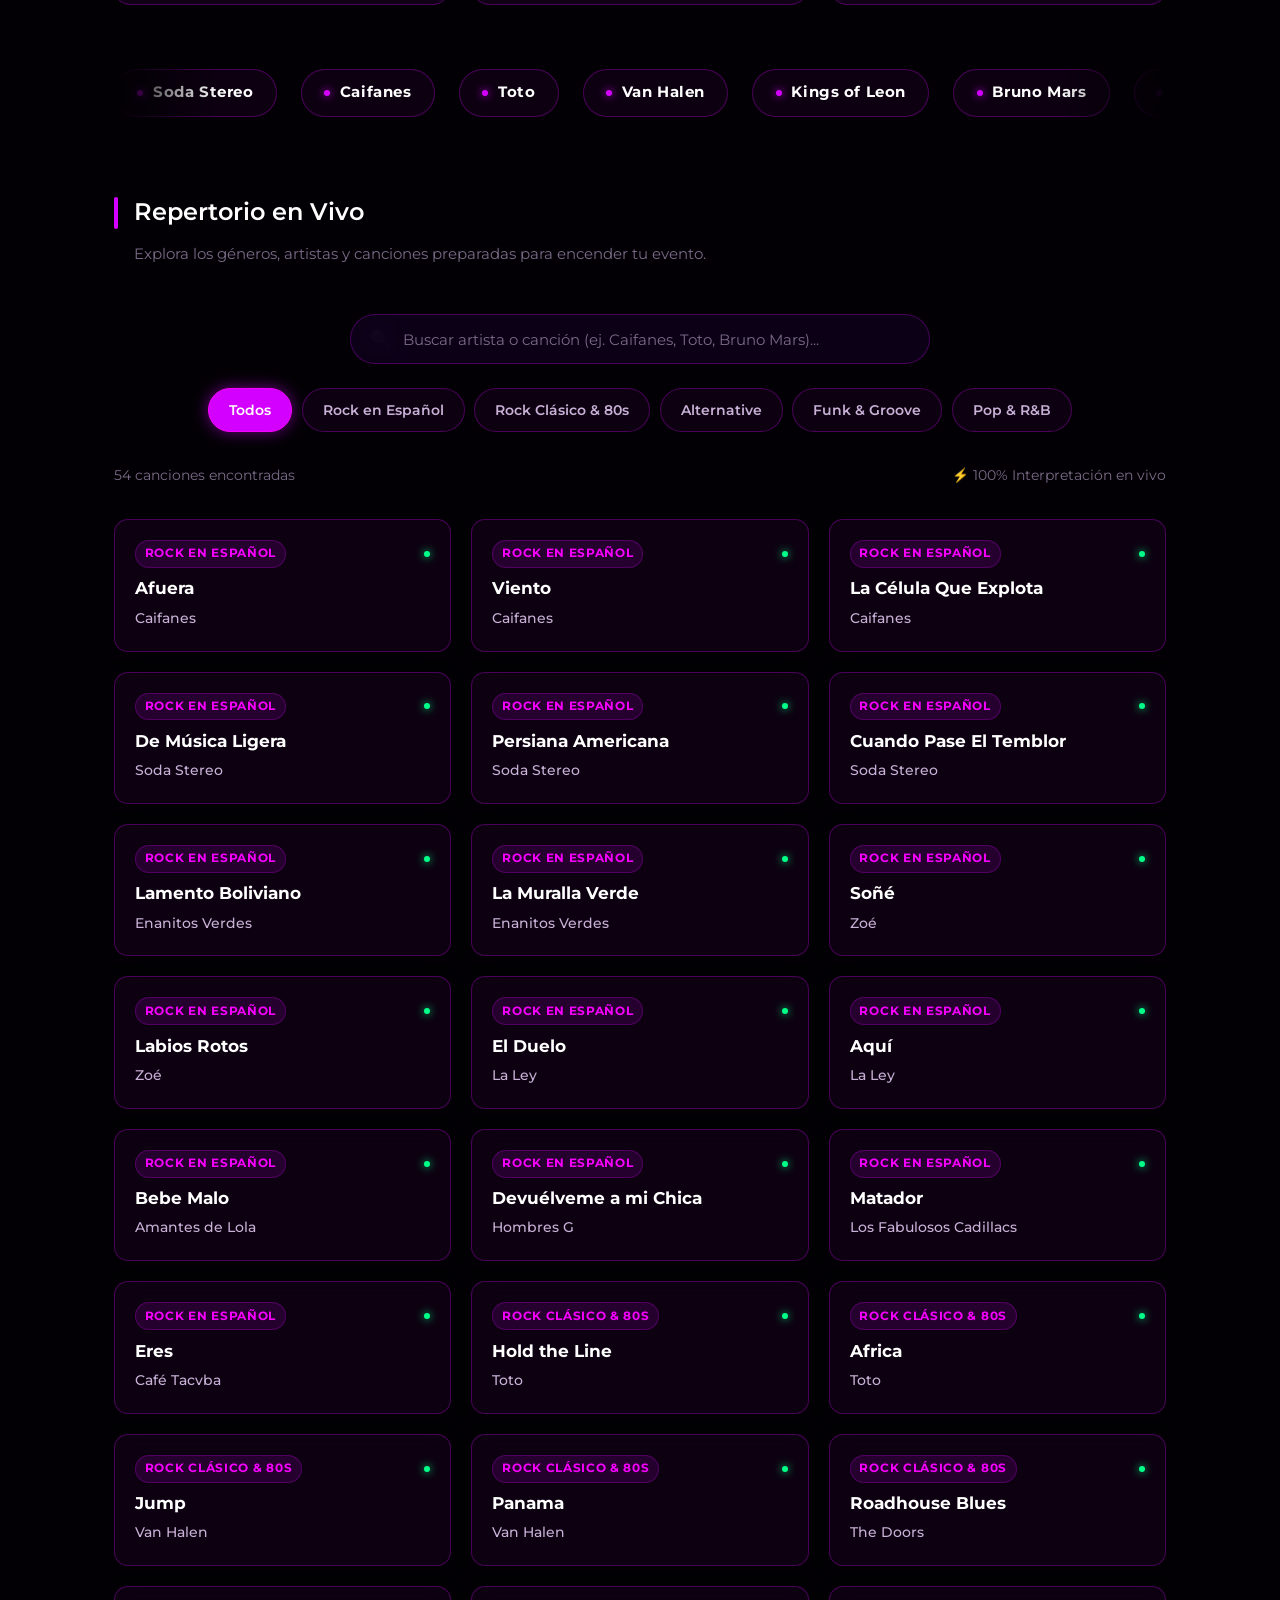
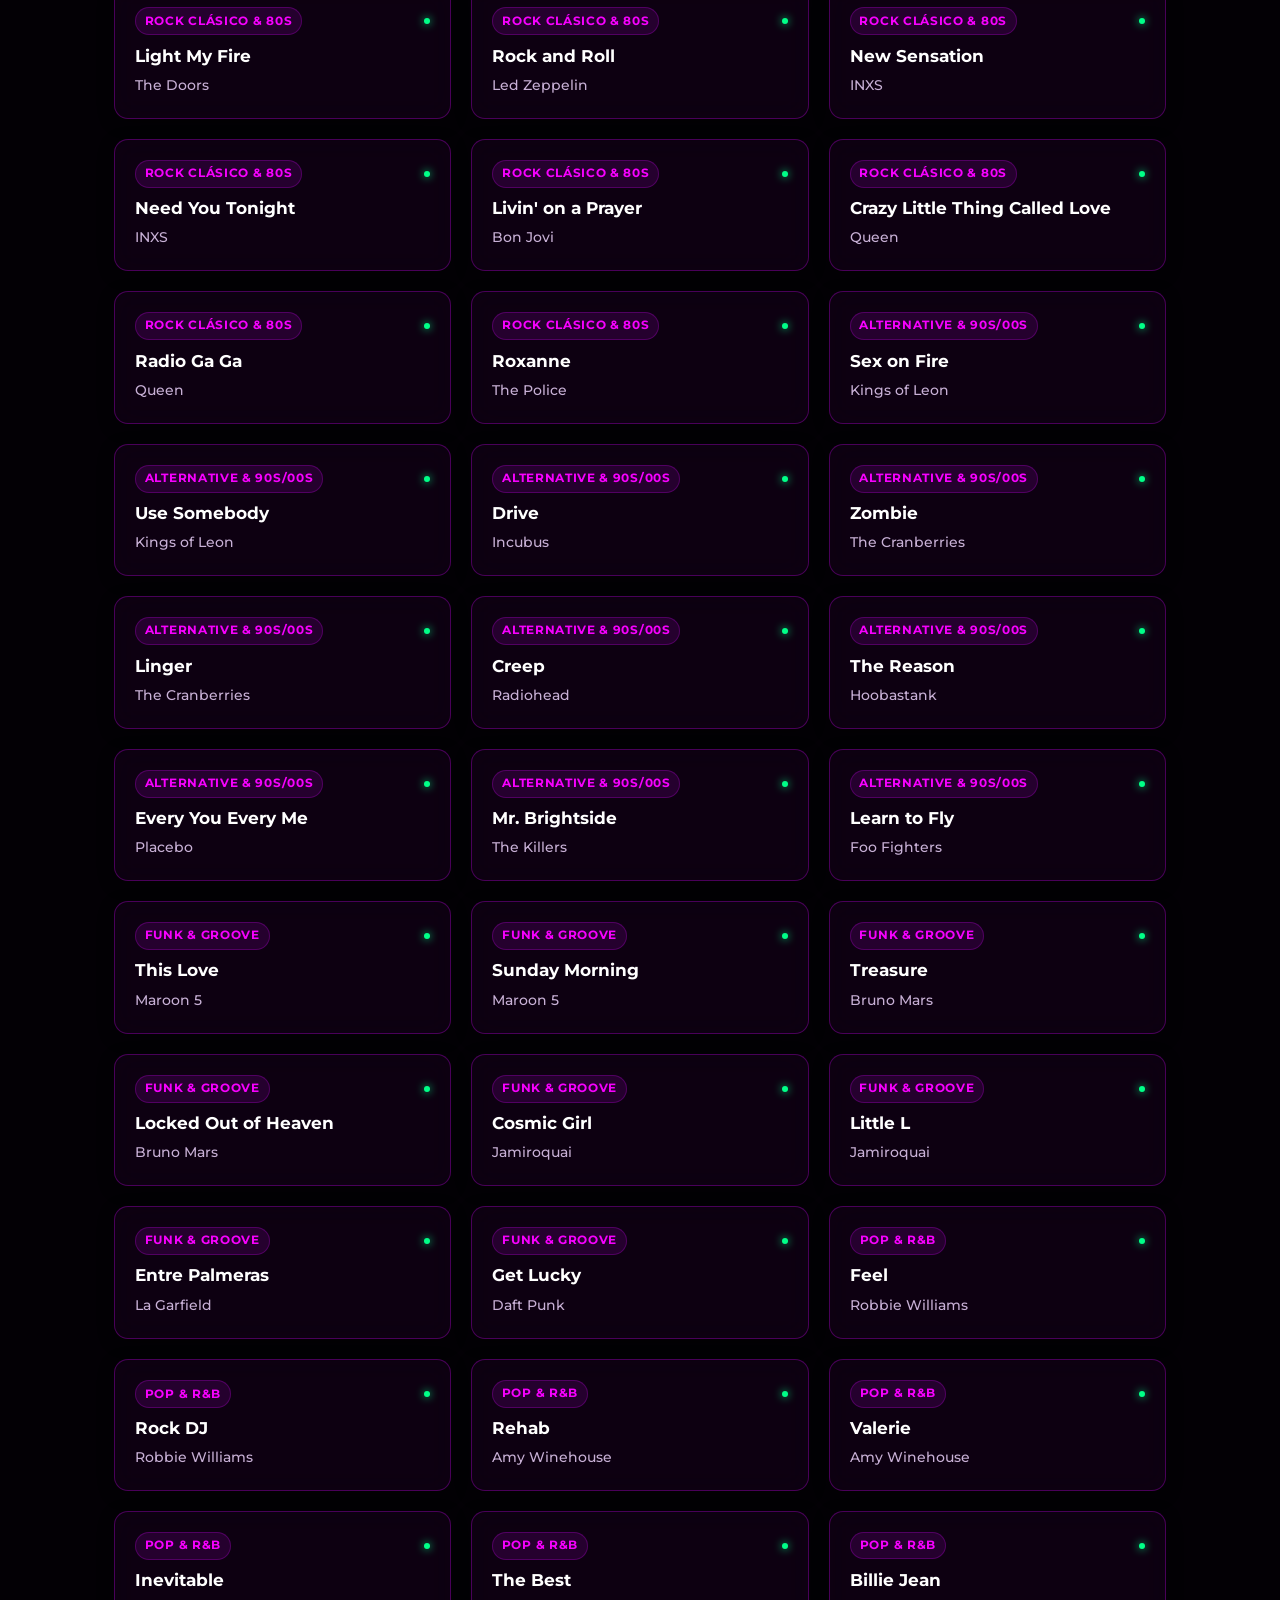
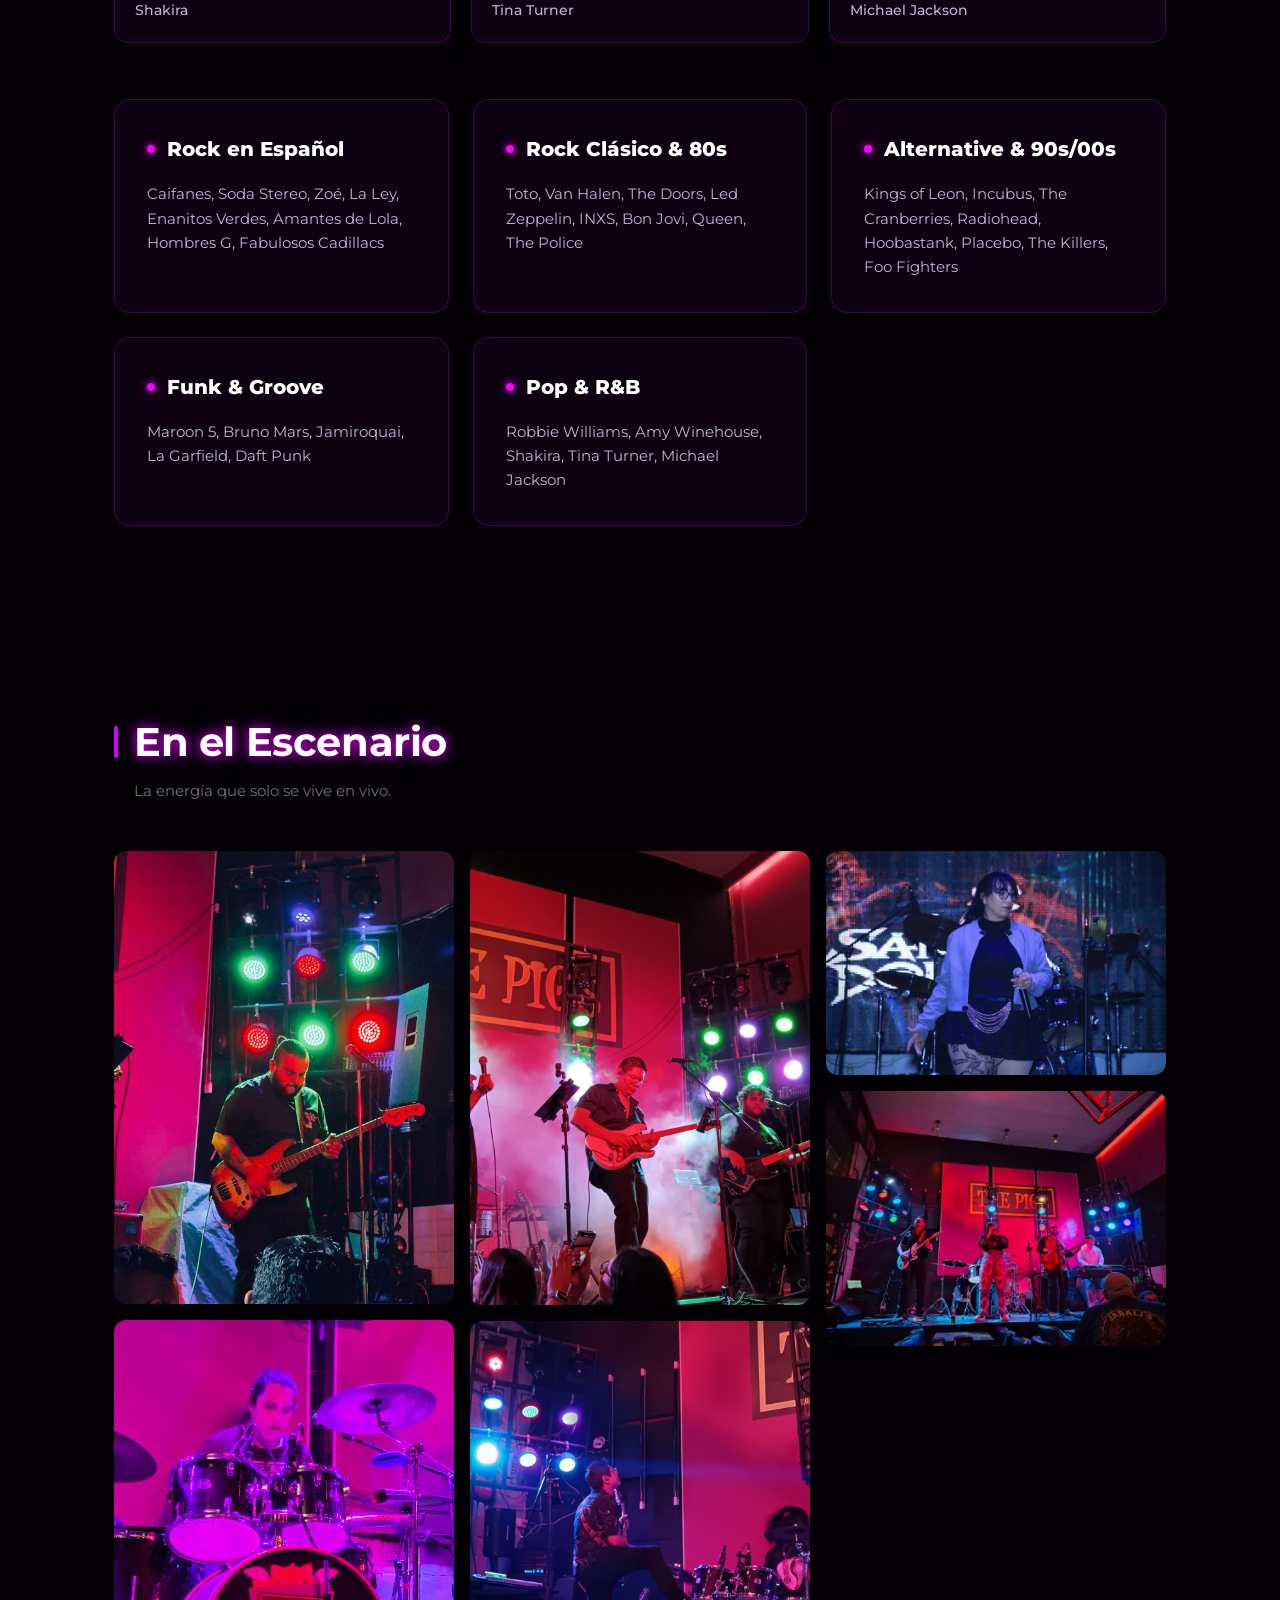
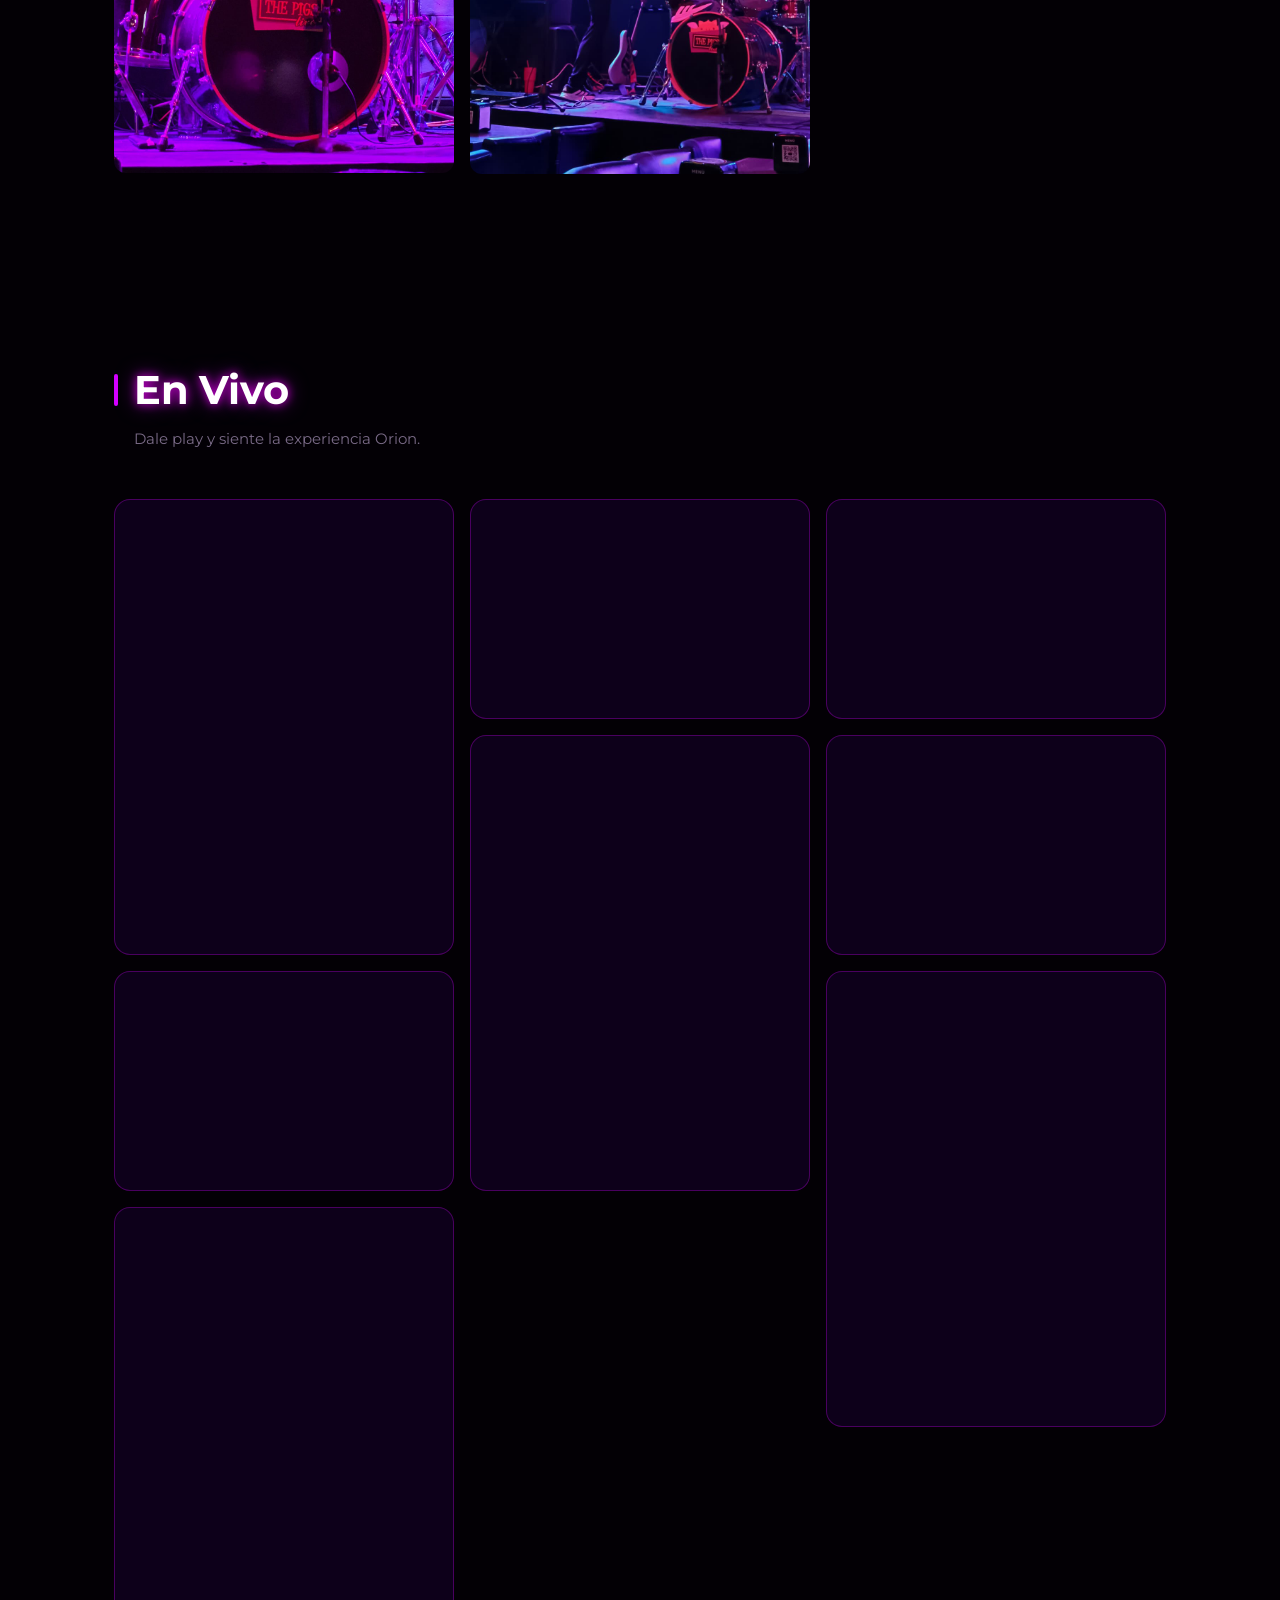
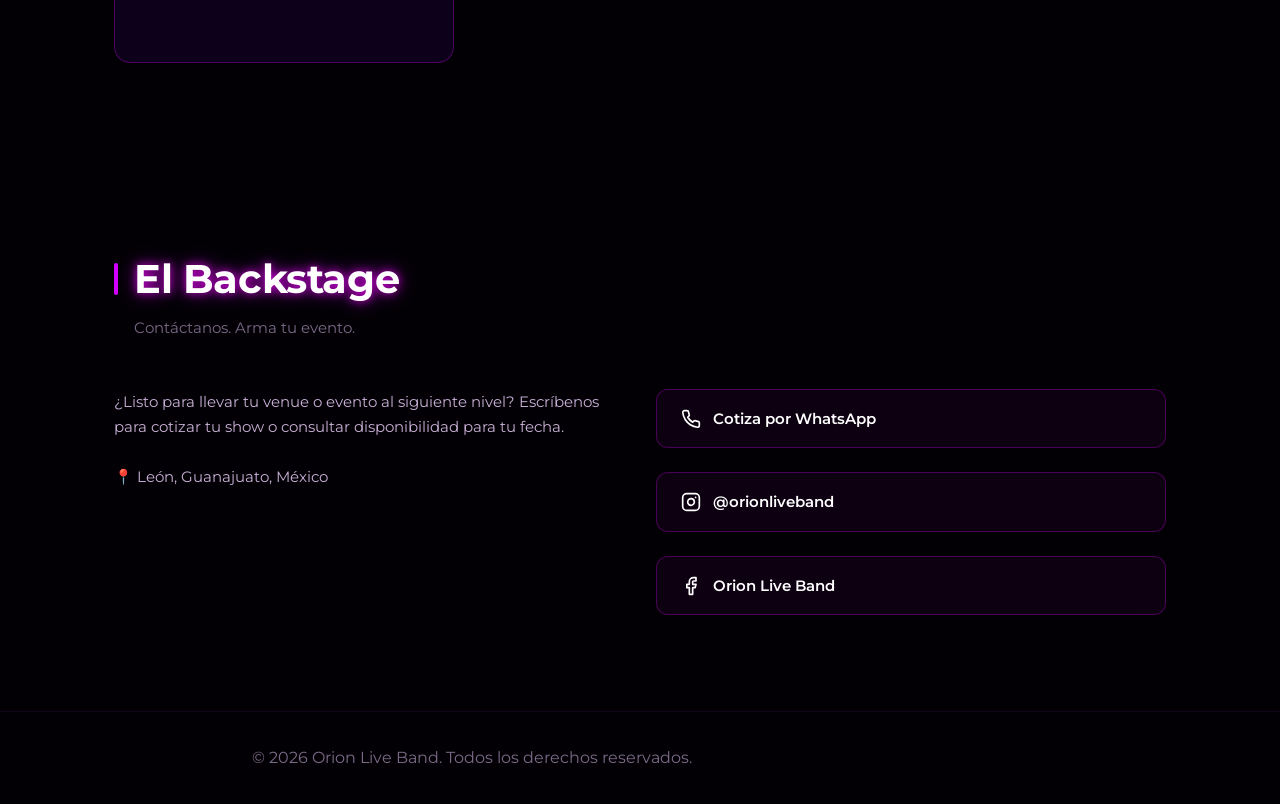
==== commit 6803b74c: "Pulido 261012" ====
--- a/index.html
+++ b/index.html
@@ -13,6 +13,9 @@
     <title>Orion Live Band — EPK</title>
 
     <link rel="icon" type="image/png" href="media/brand/Logo-Orion-master.png">
+    <link rel="preconnect" href="https://fonts.googleapis.com">
+    <link rel="preconnect" href="https://fonts.gstatic.com" crossorigin>
+    <link href="https://fonts.googleapis.com/css2?family=Montserrat:wght@400;500;600;700;800&display=swap" rel="stylesheet">
     <link rel="stylesheet" href="css/styles.css">
 </head>
 <body>
@@ -47,7 +50,12 @@
                 </a>
             </div>
 
-
+            <!-- Botón Hamburguesa Móvil -->
+            <button class="navbar__hamburger" id="nav-hamburger" aria-label="Abrir menú de navegación" aria-expanded="false">
+                <span></span>
+                <span></span>
+                <span></span>
+            </button>
         </div>
     </nav>
 
@@ -117,36 +125,117 @@
                 <div class="glass-card" id="vp-versatilidad">
                     <span class="glass-card__icon">🌟</span>
                     <h3 class="glass-card__title">Estándar Profesional</h3>
-                    <p class="glass-card__text">Cuatro músicos experimentados, puntualidad y un Rider Técnico optimizado para operar sin complicaciones.</p>
-                </div>
-            </div>
-
-            <!-- El Arsenal Musical (Cuadrícula de Géneros) -->
-            <div class="section__header reveal delay-300" style="margin-top: 4rem;">
-                <h3 class="section__title" id="arsenal-title">Repertorio Base</h3>
-                <p class="section__subtitle">Selección musical optimizada para tu pista de baile.</p>
-            </div>
-
-            <div class="genre-cards-grid" id="repertoire-list">
-                <div class="genre-card">
-                    <h3 class="genre-card__title">Rock en Español</h3>
-                    <p class="genre-card__artists">Caifanes, Soda Stereo, Zoé, La Ley, Enanitos Verdes, Amantes de Lola</p>
-                </div>
-                <div class="genre-card">
-                    <h3 class="genre-card__title">Rock Clásico & 80s</h3>
-                    <p class="genre-card__artists">Toto, Van Halen, The Doors, Led Zeppelin, INXS, Bon Jovi</p>
-                </div>
-                <div class="genre-card">
-                    <h3 class="genre-card__title">Alternative & 90s/00s</h3>
-                    <p class="genre-card__artists">Kings of Leon, Incubus, The Cranberries, Radiohead, Hoobastank, Placebo</p>
-                </div>
-                <div class="genre-card">
-                    <h3 class="genre-card__title">Funk & Groove</h3>
-                    <p class="genre-card__artists">Maroon 5, Bruno Mars, Jamiroquai, La Garfield</p>
-                </div>
-                <div class="genre-card">
-                    <h3 class="genre-card__title">Pop & R&B</h3>
-                    <p class="genre-card__artists">Robbie Williams, Amy Winehouse, Shakira, Tina Turner</p>
+                    <p class="glass-card__text">Cuatro músicos experimentados, puntualidad, montaje ágil y sonido profesional optimizado para operar sin complicaciones.</p>
+                </div>
+            </div>
+
+            <!-- Carrusel Infinito de Bandas & Artistas Representativos -->
+            <div class="marquee-container reveal" aria-label="Bandas y Artistas en Repertorio">
+                <div class="marquee-track">
+                    <span class="marquee-badge"><span class="marquee-badge__dot"></span>Soda Stereo</span>
+                    <span class="marquee-badge"><span class="marquee-badge__dot"></span>Caifanes</span>
+                    <span class="marquee-badge"><span class="marquee-badge__dot"></span>Toto</span>
+                    <span class="marquee-badge"><span class="marquee-badge__dot"></span>Van Halen</span>
+                    <span class="marquee-badge"><span class="marquee-badge__dot"></span>Kings of Leon</span>
+                    <span class="marquee-badge"><span class="marquee-badge__dot"></span>Bruno Mars</span>
+                    <span class="marquee-badge"><span class="marquee-badge__dot"></span>The Doors</span>
+                    <span class="marquee-badge"><span class="marquee-badge__dot"></span>Jamiroquai</span>
+                    <span class="marquee-badge"><span class="marquee-badge__dot"></span>Queen</span>
+                    <span class="marquee-badge"><span class="marquee-badge__dot"></span>Zoé</span>
+                    <span class="marquee-badge"><span class="marquee-badge__dot"></span>The Cranberries</span>
+                    <span class="marquee-badge"><span class="marquee-badge__dot"></span>Maroon 5</span>
+                    <span class="marquee-badge"><span class="marquee-badge__dot"></span>Led Zeppelin</span>
+                    <span class="marquee-badge"><span class="marquee-badge__dot"></span>Radiohead</span>
+                    <span class="marquee-badge"><span class="marquee-badge__dot"></span>Enanitos Verdes</span>
+                    <span class="marquee-badge"><span class="marquee-badge__dot"></span>Amy Winehouse</span>
+                    <span class="marquee-badge"><span class="marquee-badge__dot"></span>The Killers</span>
+                    <span class="marquee-badge"><span class="marquee-badge__dot"></span>INXS</span>
+                    <span class="marquee-badge"><span class="marquee-badge__dot"></span>Foo Fighters</span>
+                    <span class="marquee-badge"><span class="marquee-badge__dot"></span>La Ley</span>
+                    <!-- Duplicado para loop continuo 60fps -->
+                    <span class="marquee-badge"><span class="marquee-badge__dot"></span>Soda Stereo</span>
+                    <span class="marquee-badge"><span class="marquee-badge__dot"></span>Caifanes</span>
+                    <span class="marquee-badge"><span class="marquee-badge__dot"></span>Toto</span>
+                    <span class="marquee-badge"><span class="marquee-badge__dot"></span>Van Halen</span>
+                    <span class="marquee-badge"><span class="marquee-badge__dot"></span>Kings of Leon</span>
+                    <span class="marquee-badge"><span class="marquee-badge__dot"></span>Bruno Mars</span>
+                    <span class="marquee-badge"><span class="marquee-badge__dot"></span>The Doors</span>
+                    <span class="marquee-badge"><span class="marquee-badge__dot"></span>Jamiroquai</span>
+                    <span class="marquee-badge"><span class="marquee-badge__dot"></span>Queen</span>
+                    <span class="marquee-badge"><span class="marquee-badge__dot"></span>Zoé</span>
+                    <span class="marquee-badge"><span class="marquee-badge__dot"></span>The Cranberries</span>
+                    <span class="marquee-badge"><span class="marquee-badge__dot"></span>Maroon 5</span>
+                    <span class="marquee-badge"><span class="marquee-badge__dot"></span>Led Zeppelin</span>
+                    <span class="marquee-badge"><span class="marquee-badge__dot"></span>Radiohead</span>
+                    <span class="marquee-badge"><span class="marquee-badge__dot"></span>Enanitos Verdes</span>
+                    <span class="marquee-badge"><span class="marquee-badge__dot"></span>Amy Winehouse</span>
+                    <span class="marquee-badge"><span class="marquee-badge__dot"></span>The Killers</span>
+                    <span class="marquee-badge"><span class="marquee-badge__dot"></span>INXS</span>
+                    <span class="marquee-badge"><span class="marquee-badge__dot"></span>Foo Fighters</span>
+                    <span class="marquee-badge"><span class="marquee-badge__dot"></span>La Ley</span>
+                </div>
+            </div>
+
+            <!-- El Arsenal Musical (Sección Interactiva de Repertorio) -->
+            <div class="repertoire-section reveal delay-200" id="arsenal" style="margin-top: 2rem;">
+                <div class="section__header">
+                    <h3 class="section__title" id="arsenal-title">Repertorio en Vivo</h3>
+                    <p class="section__subtitle">Explora los géneros, artistas y canciones preparadas para encender tu evento.</p>
+                </div>
+
+                <!-- Controles Interactivos: Búsqueda y Filtros de Género -->
+                <div class="repertoire-controls">
+                    <div class="repertoire-search-wrapper">
+                        <span class="repertoire-search-icon" aria-hidden="true">🔍</span>
+                        <input
+                            type="text"
+                            id="repertoire-search"
+                            class="repertoire-search-input"
+                            placeholder="Buscar artista o canción (ej. Caifanes, Toto, Bruno Mars)..."
+                            aria-label="Buscar canciones en repertorio"
+                        >
+                    </div>
+
+                    <div class="repertoire-filters" id="repertoire-filters" role="group" aria-label="Filtrar por género">
+                        <button class="repertoire-filter-btn active" data-genre="Todos">Todos</button>
+                        <button class="repertoire-filter-btn" data-genre="Rock en Español">Rock en Español</button>
+                        <button class="repertoire-filter-btn" data-genre="Rock Clásico & 80s">Rock Clásico & 80s</button>
+                        <button class="repertoire-filter-btn" data-genre="Alternative & 90s/00s">Alternative</button>
+                        <button class="repertoire-filter-btn" data-genre="Funk & Groove">Funk & Groove</button>
+                        <button class="repertoire-filter-btn" data-genre="Pop & R&B">Pop & R&B</button>
+                    </div>
+
+                    <div class="repertoire-status-bar">
+                        <span id="repertoire-count">Cargando repertorio...</span>
+                        <span>⚡ 100% Interpretación en vivo</span>
+                    </div>
+                </div>
+
+                <!-- Collage / Tracklist Grid Dinámico -->
+                <div class="repertoire-grid" id="repertoire-grid"></div>
+
+                <!-- Cuadrícula de Bloques de Géneros Base -->
+                <div class="genre-cards-grid" id="repertoire-list" style="margin-top: 3.5rem;">
+                    <div class="genre-card">
+                        <h4 class="genre-card__title">Rock en Español</h4>
+                        <p class="genre-card__artists">Caifanes, Soda Stereo, Zoé, La Ley, Enanitos Verdes, Amantes de Lola, Hombres G, Fabulosos Cadillacs</p>
+                    </div>
+                    <div class="genre-card">
+                        <h4 class="genre-card__title">Rock Clásico & 80s</h4>
+                        <p class="genre-card__artists">Toto, Van Halen, The Doors, Led Zeppelin, INXS, Bon Jovi, Queen, The Police</p>
+                    </div>
+                    <div class="genre-card">
+                        <h4 class="genre-card__title">Alternative & 90s/00s</h4>
+                        <p class="genre-card__artists">Kings of Leon, Incubus, The Cranberries, Radiohead, Hoobastank, Placebo, The Killers, Foo Fighters</p>
+                    </div>
+                    <div class="genre-card">
+                        <h4 class="genre-card__title">Funk & Groove</h4>
+                        <p class="genre-card__artists">Maroon 5, Bruno Mars, Jamiroquai, La Garfield, Daft Punk</p>
+                    </div>
+                    <div class="genre-card">
+                        <h4 class="genre-card__title">Pop & R&B</h4>
+                        <p class="genre-card__artists">Robbie Williams, Amy Winehouse, Shakira, Tina Turner, Michael Jackson</p>
+                    </div>
                 </div>
             </div>
         </div>
@@ -164,26 +253,28 @@
 
             <!-- Galería de Fotos -->
             <div class="gallery-grid" id="gallery-container">
-                                <!-- GALLERY_START -->
+                                                                <!-- GALLERY_START -->
+                <a class="gallery-item" href="media/img/claudio-bass-live02.jpeg" onclick="event.preventDefault(); document.getElementById('lightbox-img').src=this.href; document.getElementById('lightbox').classList.add('active'); document.body.style.overflow='hidden';">
+                    <img src="media/img/claudio-bass-live02.jpeg" alt="Orion Live Band - claudio-bass-live02" loading="lazy">
+                </a>
+                <a class="gallery-item" href="media/img/coco-drums-live.jpeg" onclick="event.preventDefault(); document.getElementById('lightbox-img').src=this.href; document.getElementById('lightbox').classList.add('active'); document.body.style.overflow='hidden';">
+                    <img src="media/img/coco-drums-live.jpeg" alt="Orion Live Band - coco-drums-live" loading="lazy">
+                </a>
+                <a class="gallery-item" href="media/img/jair-guitar-live01.jpeg" onclick="event.preventDefault(); document.getElementById('lightbox-img').src=this.href; document.getElementById('lightbox').classList.add('active'); document.body.style.overflow='hidden';">
+                    <img src="media/img/jair-guitar-live01.jpeg" alt="Orion Live Band - jair-guitar-live01" loading="lazy">
+                </a>
+                <a class="gallery-item" href="media/img/jair-guitar-live02.jpeg" onclick="event.preventDefault(); document.getElementById('lightbox-img').src=this.href; document.getElementById('lightbox').classList.add('active'); document.body.style.overflow='hidden';">
+                    <img src="media/img/jair-guitar-live02.jpeg" alt="Orion Live Band - jair-guitar-live02" loading="lazy">
+                </a>
+                <a class="gallery-item" href="media/img/mayela-vocal-live.jpeg" onclick="event.preventDefault(); document.getElementById('lightbox-img').src=this.href; document.getElementById('lightbox').classList.add('active'); document.body.style.overflow='hidden';">
+                    <img src="media/img/mayela-vocal-live.jpeg" alt="Orion Live Band - mayela-vocal-live" loading="lazy">
+                </a>
                 <a class="gallery-item" href="media/img/orion-band-full.jpeg" onclick="event.preventDefault(); document.getElementById('lightbox-img').src=this.href; document.getElementById('lightbox').classList.add('active'); document.body.style.overflow='hidden';">
                     <img src="media/img/orion-band-full.jpeg" alt="Orion Live Band - orion-band-full" loading="lazy">
                 </a>
-                <a class="gallery-item" href="media/img/mayela-vocal-live.jpeg" onclick="event.preventDefault(); document.getElementById('lightbox-img').src=this.href; document.getElementById('lightbox').classList.add('active'); document.body.style.overflow='hidden';">
-                    <img src="media/img/mayela-vocal-live.jpeg" alt="Orion Live Band - mayela-vocal-live" loading="lazy">
-                </a>
-                <a class="gallery-item" href="media/img/coco-drums-live.jpeg" onclick="event.preventDefault(); document.getElementById('lightbox-img').src=this.href; document.getElementById('lightbox').classList.add('active'); document.body.style.overflow='hidden';">
-                    <img src="media/img/coco-drums-live.jpeg" alt="Orion Live Band - coco-drums-live" loading="lazy">
-                </a>
-                <a class="gallery-item" href="media/img/jair-guitar-live01.jpeg" onclick="event.preventDefault(); document.getElementById('lightbox-img').src=this.href; document.getElementById('lightbox').classList.add('active'); document.body.style.overflow='hidden';">
-                    <img src="media/img/jair-guitar-live01.jpeg" alt="Orion Live Band - jair-guitar-live01" loading="lazy">
-                </a>
-                <a class="gallery-item" href="media/img/jair-guitar-live02.jpeg" onclick="event.preventDefault(); document.getElementById('lightbox-img').src=this.href; document.getElementById('lightbox').classList.add('active'); document.body.style.overflow='hidden';">
-                    <img src="media/img/jair-guitar-live02.jpeg" alt="Orion Live Band - jair-guitar-live02" loading="lazy">
-                </a>
-                <a class="gallery-item" href="media/img/claudio-bass-live02.jpeg" onclick="event.preventDefault(); document.getElementById('lightbox-img').src=this.href; document.getElementById('lightbox').classList.add('active'); document.body.style.overflow='hidden';">
-                    <img src="media/img/claudio-bass-live02.jpeg" alt="Orion Live Band - claudio-bass-live02" loading="lazy">
-                </a>
                 <!-- GALLERY_END -->
+
+
             </div>
         </div>
     </section>
@@ -256,7 +347,7 @@
             <div class="contact-grid reveal delay-100" id="contact-grid">
                 <div class="contact-block">
                     <p class="contact-block__text">
-                        ¿Listo para llevar tu venue o evento al siguiente nivel? Escríbenos para cotizar tu show, solicitar disponibilidad o descargar nuestro Rider Técnico.
+                        ¿Listo para llevar tu venue o evento al siguiente nivel? Escríbenos para cotizar tu show o consultar disponibilidad para tu fecha.
                     </p>
                     <p class="contact-block__text">
                         📍 León, Guanajuato, México
@@ -299,17 +390,6 @@
                         <svg xmlns="http://www.w3.org/2000/svg" width="20" height="20" viewBox="0 0 24 24" fill="none" stroke="currentColor" stroke-width="2" stroke-linecap="round" stroke-linejoin="round"><path d="M18 2h-3a5 5 0 0 0-5 5v3H7v4h3v8h4v-8h3l1-4h-4V7a1 1 0 0 1 1-1h3z"></path></svg>
                         Orion Live Band
                     </a>
-
-                    <!-- Rider Técnico -->
-                    <a
-                        href="docs/rider-tecnico.pdf"
-                        download
-                        class="contact-link"
-                        id="contact-rider"
-                    >
-                        <svg xmlns="http://www.w3.org/2000/svg" width="20" height="20" viewBox="0 0 24 24" fill="none" stroke="currentColor" stroke-width="2" stroke-linecap="round" stroke-linejoin="round"><path d="M14.5 2H6a2 2 0 0 0-2 2v16a2 2 0 0 0 2 2h12a2 2 0 0 0 2-2V7.5L14.5 2z"></path><polyline points="14 2 14 8 20 8"></polyline><line x1="16" x2="8" y1="13" y2="13"></line><line x1="16" x2="8" y1="17" y2="17"></line><line x1="10" x2="8" y1="9" y2="9"></line></svg>
-                        Descargar Rider Técnico (PDF)
-                    </a>
                 </div>
             </div>
         </div>
@@ -338,6 +418,7 @@
          SCRIPTS
     ============================= -->
     <script src="js/data.js"></script>
+    <script src="js/repertoire.js"></script>
     <script src="js/navigation.js"></script>
     <script src="js/animations.js"></script>
     <script src="js/app.js"></script>
--- a/css/styles.css
+++ b/css/styles.css
@@ -2,9 +2,6 @@
    ORION EPK — Design System
    Dark Mode absoluto con acentos morado eléctrico
    ======================================================================== */
-
-/* --- Google Fonts --- */
-@import url('https://fonts.googleapis.com/css2?family=Montserrat:wght@400;500;600;700;800&display=swap');
 
 /* --- Design Tokens --- */
 :root {
@@ -205,28 +202,32 @@
 /* Navbar Social Icons */
 .navbar__social {
     display: flex;
-    gap: 0.75rem;
+    gap: 0.5rem;
     align-items: center;
 }
 
 .navbar__social a {
     color: var(--color-text-muted);
     transition: var(--transition-smooth);
-    display: flex;
+    display: inline-flex;
     align-items: center;
     justify-content: center;
-    padding: 4px;
+    width: 44px;
+    height: 44px;
+    border-radius: 50%;
+    -webkit-tap-highlight-color: transparent;
 }
 
 .navbar__social a svg {
-    width: 16px;
-    height: 16px;
+    width: 18px;
+    height: 18px;
 }
 
 .navbar__social a:hover {
     color: var(--color-accent-glow);
-    transform: scale(1.15);
-    filter: drop-shadow(0 0 6px rgba(247, 0, 255, 0.5));
+    background: rgba(212, 0, 255, 0.1);
+    transform: scale(1.1);
+    filter: drop-shadow(0 0 8px rgba(247, 0, 255, 0.6));
 }
 
 /* Hamburger (mobile) */
@@ -831,20 +832,312 @@
 .delay-300 { transition-delay: 0.3s; }
 .delay-400 { transition-delay: 0.4s; }
 
+/* --- Band Logos / Marquee Showcase --- */
+.marquee-container {
+    width: 100%;
+    overflow: hidden;
+    position: relative;
+    padding: 1.5rem 0;
+    margin: 2.5rem 0 3.5rem 0;
+    mask-image: linear-gradient(to right, transparent, black 10%, black 90%, transparent);
+    -webkit-mask-image: linear-gradient(to right, transparent, black 10%, black 90%, transparent);
+}
+
+.marquee-track {
+    display: flex;
+    width: max-content;
+    gap: 1.5rem;
+    animation: marqueeScroll 36s linear infinite;
+}
+
+.marquee-container:hover .marquee-track {
+    animation-play-state: paused;
+}
+
+.marquee-badge {
+    display: inline-flex;
+    align-items: center;
+    gap: 0.6rem;
+    padding: 0.65rem 1.4rem;
+    background: var(--glass-bg);
+    border: 1px solid var(--glass-border);
+    border-radius: 50px;
+    color: var(--color-text-primary);
+    font-weight: 700;
+    font-size: 0.92rem;
+    letter-spacing: 0.04em;
+    backdrop-filter: blur(12px);
+    -webkit-backdrop-filter: blur(12px);
+    white-space: nowrap;
+    transition: var(--transition-fast);
+}
+
+.marquee-badge:hover {
+    border-color: var(--color-accent-glow);
+    background: var(--glass-bg-hover);
+    transform: translateY(-2px);
+    box-shadow: 0 0 16px rgba(247, 0, 255, 0.4);
+}
+
+.marquee-badge__dot {
+    width: 6px;
+    height: 6px;
+    border-radius: 50%;
+    background: var(--color-accent);
+    box-shadow: 0 0 8px var(--color-accent);
+}
+
+@keyframes marqueeScroll {
+    0% { transform: translateX(0); }
+    100% { transform: translateX(-50%); }
+}
+
+/* --- Repertoire Interactive Controls & Grid --- */
+.repertoire-controls {
+    display: flex;
+    flex-direction: column;
+    gap: 1.5rem;
+    margin: 2rem 0;
+}
+
+.repertoire-search-wrapper {
+    position: relative;
+    max-width: 580px;
+    width: 100%;
+    margin: 0 auto;
+}
+
+.repertoire-search-icon {
+    position: absolute;
+    left: 1.25rem;
+    top: 50%;
+    transform: translateY(-50%);
+    color: var(--color-text-muted);
+    pointer-events: none;
+    font-size: 1.1rem;
+}
+
+.repertoire-search-input {
+    width: 100%;
+    padding: 0.9rem 1.25rem 0.9rem 3.25rem;
+    background: rgba(13, 0, 26, 0.85);
+    border: 1px solid var(--glass-border);
+    border-radius: 50px;
+    color: var(--color-text-primary);
+    font-family: var(--font-family);
+    font-size: 0.95rem;
+    backdrop-filter: blur(16px);
+    -webkit-backdrop-filter: blur(16px);
+    transition: var(--transition-smooth);
+    outline: none;
+    -webkit-tap-highlight-color: transparent;
+}
+
+.repertoire-search-input:focus {
+    border-color: var(--color-accent-glow);
+    box-shadow: 0 0 20px rgba(212, 0, 255, 0.4);
+    background: rgba(20, 0, 40, 0.95);
+}
+
+.repertoire-search-input::placeholder {
+    color: var(--color-text-muted);
+}
+
+.repertoire-filters {
+    display: flex;
+    flex-wrap: wrap;
+    gap: 0.6rem;
+    justify-content: center;
+}
+
+.repertoire-filter-btn {
+    padding: 0.6rem 1.25rem;
+    border-radius: 50px;
+    background: var(--glass-bg);
+    border: 1px solid var(--glass-border);
+    color: var(--color-text-body);
+    font-family: var(--font-family);
+    font-weight: 600;
+    font-size: 0.85rem;
+    cursor: pointer;
+    backdrop-filter: blur(10px);
+    -webkit-backdrop-filter: blur(10px);
+    transition: var(--transition-fast);
+    min-height: 44px;
+    display: inline-flex;
+    align-items: center;
+    -webkit-tap-highlight-color: transparent;
+}
+
+.repertoire-filter-btn:hover {
+    color: var(--color-text-primary);
+    border-color: var(--color-accent-glow);
+    background: var(--glass-bg-hover);
+    transform: translateY(-2px);
+}
+
+.repertoire-filter-btn.active {
+    background: var(--color-accent);
+    color: var(--color-text-primary);
+    border-color: var(--color-accent-glow);
+    box-shadow: 0 0 16px rgba(212, 0, 255, 0.5);
+}
+
+.repertoire-status-bar {
+    display: flex;
+    justify-content: space-between;
+    align-items: center;
+    max-width: 100%;
+    margin-top: 0.5rem;
+    font-size: 0.85rem;
+    color: var(--color-text-muted);
+}
+
+.repertoire-grid {
+    display: grid;
+    grid-template-columns: repeat(auto-fill, minmax(260px, 1fr));
+    gap: 1.25rem;
+    margin-top: 1.5rem;
+}
+
+.repertoire-card {
+    background: var(--glass-bg);
+    border: 1px solid var(--glass-border);
+    border-radius: 14px;
+    padding: 1.25rem;
+    backdrop-filter: blur(14px);
+    -webkit-backdrop-filter: blur(14px);
+    transition: var(--transition-smooth);
+    display: flex;
+    flex-direction: column;
+    gap: 0.4rem;
+    position: relative;
+    box-shadow: 0 4px 16px rgba(0, 0, 0, 0.4);
+}
+
+.repertoire-card:hover {
+    transform: translateY(-5px);
+    border-color: var(--glass-border-hover);
+    box-shadow: 0 12px 28px rgba(0, 0, 0, 0.6), 0 0 20px rgba(212, 0, 255, 0.3);
+    background: var(--glass-bg-hover);
+}
+
+.repertoire-card__header {
+    display: flex;
+    justify-content: space-between;
+    align-items: center;
+    margin-bottom: 0.25rem;
+}
+
+.repertoire-card__genre {
+    font-size: 0.72rem;
+    font-weight: 700;
+    text-transform: uppercase;
+    letter-spacing: 0.06em;
+    color: var(--color-accent-glow);
+    background: rgba(212, 0, 255, 0.12);
+    padding: 0.2rem 0.55rem;
+    border-radius: 20px;
+    border: 1px solid rgba(212, 0, 255, 0.25);
+}
+
+.repertoire-card__live-dot {
+    width: 6px;
+    height: 6px;
+    border-radius: 50%;
+    background: #00ff88;
+    box-shadow: 0 0 8px #00ff88;
+}
+
+.repertoire-card__song {
+    font-size: 1.05rem;
+    font-weight: 700;
+    color: var(--color-text-primary);
+    line-height: 1.3;
+}
+
+.repertoire-card__artist {
+    font-size: 0.88rem;
+    font-weight: 500;
+    color: var(--color-text-body);
+}
+
+.repertoire-empty {
+    grid-column: 1 / -1;
+    text-align: center;
+    padding: 3rem 1.5rem;
+    background: var(--glass-bg);
+    border: 1px dashed var(--glass-border);
+    border-radius: 16px;
+}
+
+.repertoire-empty__icon {
+    font-size: 2.5rem;
+    display: block;
+    margin-bottom: 0.75rem;
+}
+
+.repertoire-empty__title {
+    font-size: 1.25rem;
+    color: var(--color-text-primary);
+    margin-bottom: 0.5rem;
+}
+
+.repertoire-empty__text {
+    font-size: 0.9rem;
+    color: var(--color-text-muted);
+    margin: 0 auto;
+}
+
 /* --- Responsive --- */
 
-/* Tablet */
+/* Tablet & Mobile */
 @media (max-width: 768px) {
     :root {
         --section-padding: 4rem 1rem;
     }
 
+    .navbar__hamburger {
+        display: flex;
+        z-index: 1002;
+    }
+
     .navbar__links {
-        display: none; /* Sin hamburguesa, ocultamos los links en móvil */
+        display: flex;
+        position: fixed;
+        top: 0;
+        right: -100%;
+        width: 82%;
+        max-width: 320px;
+        height: 100vh;
+        background: rgba(10, 0, 18, 0.97);
+        backdrop-filter: blur(24px);
+        -webkit-backdrop-filter: blur(24px);
+        flex-direction: column;
+        justify-content: center;
+        align-items: center;
+        gap: 2rem;
+        padding: 2rem;
+        transition: right 0.4s cubic-bezier(0.25, 0.46, 0.45, 0.94);
+        box-shadow: -10px 0 30px rgba(0, 0, 0, 0.85);
+        border-left: 1px solid var(--glass-border);
+        z-index: 1001;
+    }
+
+    .navbar__links.active {
+        right: 0;
+    }
+
+    .navbar__links a {
+        font-size: 1.15rem;
+        padding: 0.5rem 1rem;
+        min-height: 44px;
+        display: inline-flex;
+        align-items: center;
     }
 
     .navbar__social {
-        gap: 0.75rem;
+        gap: 0.5rem;
     }
 
     .gallery-grid {
@@ -891,4 +1184,21 @@
     .genre-cards-grid {
         grid-template-columns: 1fr;
     }
-}
+
+    .repertoire-grid {
+        grid-template-columns: 1fr;
+    }
+}
+
+/* Respeto Cognitivo y Accesibilidad */
+@media (prefers-reduced-motion: reduce) {
+    *, *::before, *::after {
+        animation-duration: 0.01ms !important;
+        animation-iteration-count: 1 !important;
+        transition-duration: 0.01ms !important;
+        scroll-behavior: auto !important;
+    }
+    .marquee-track {
+        animation: none !important;
+    }
+}
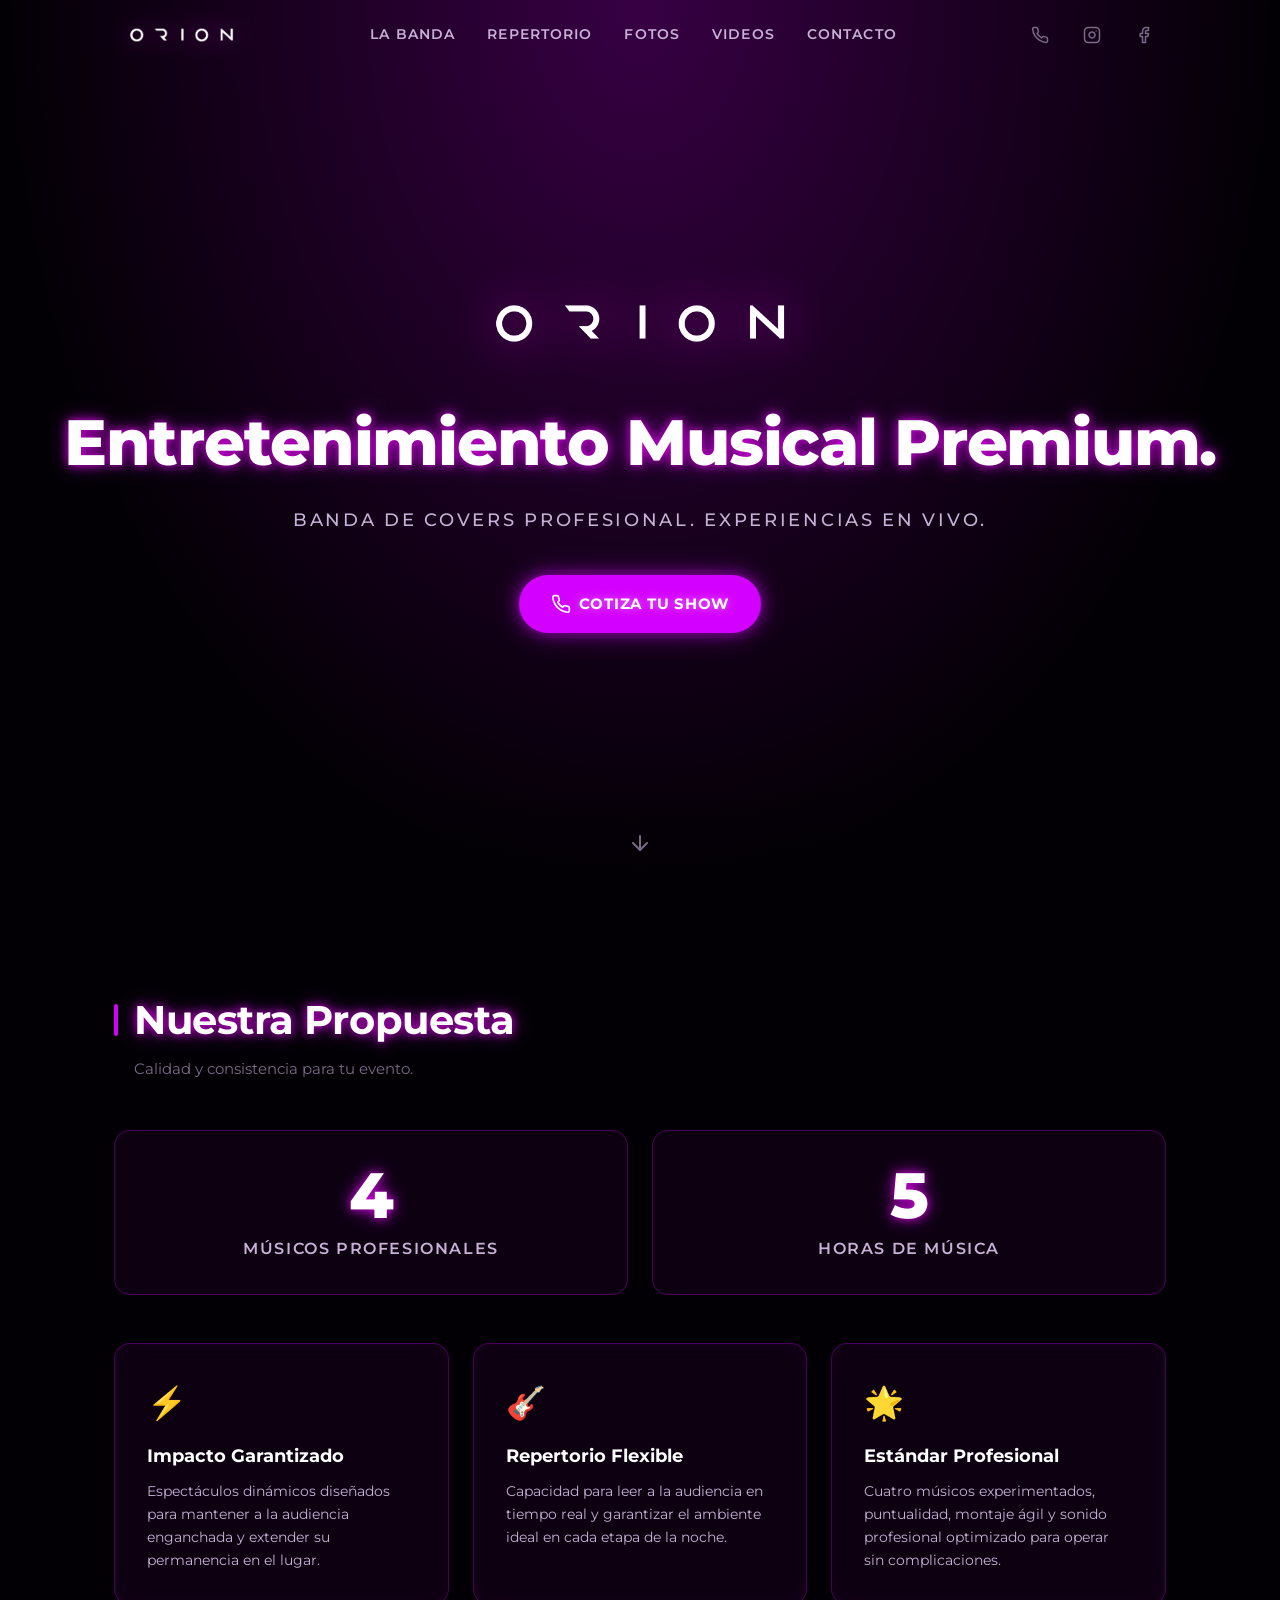
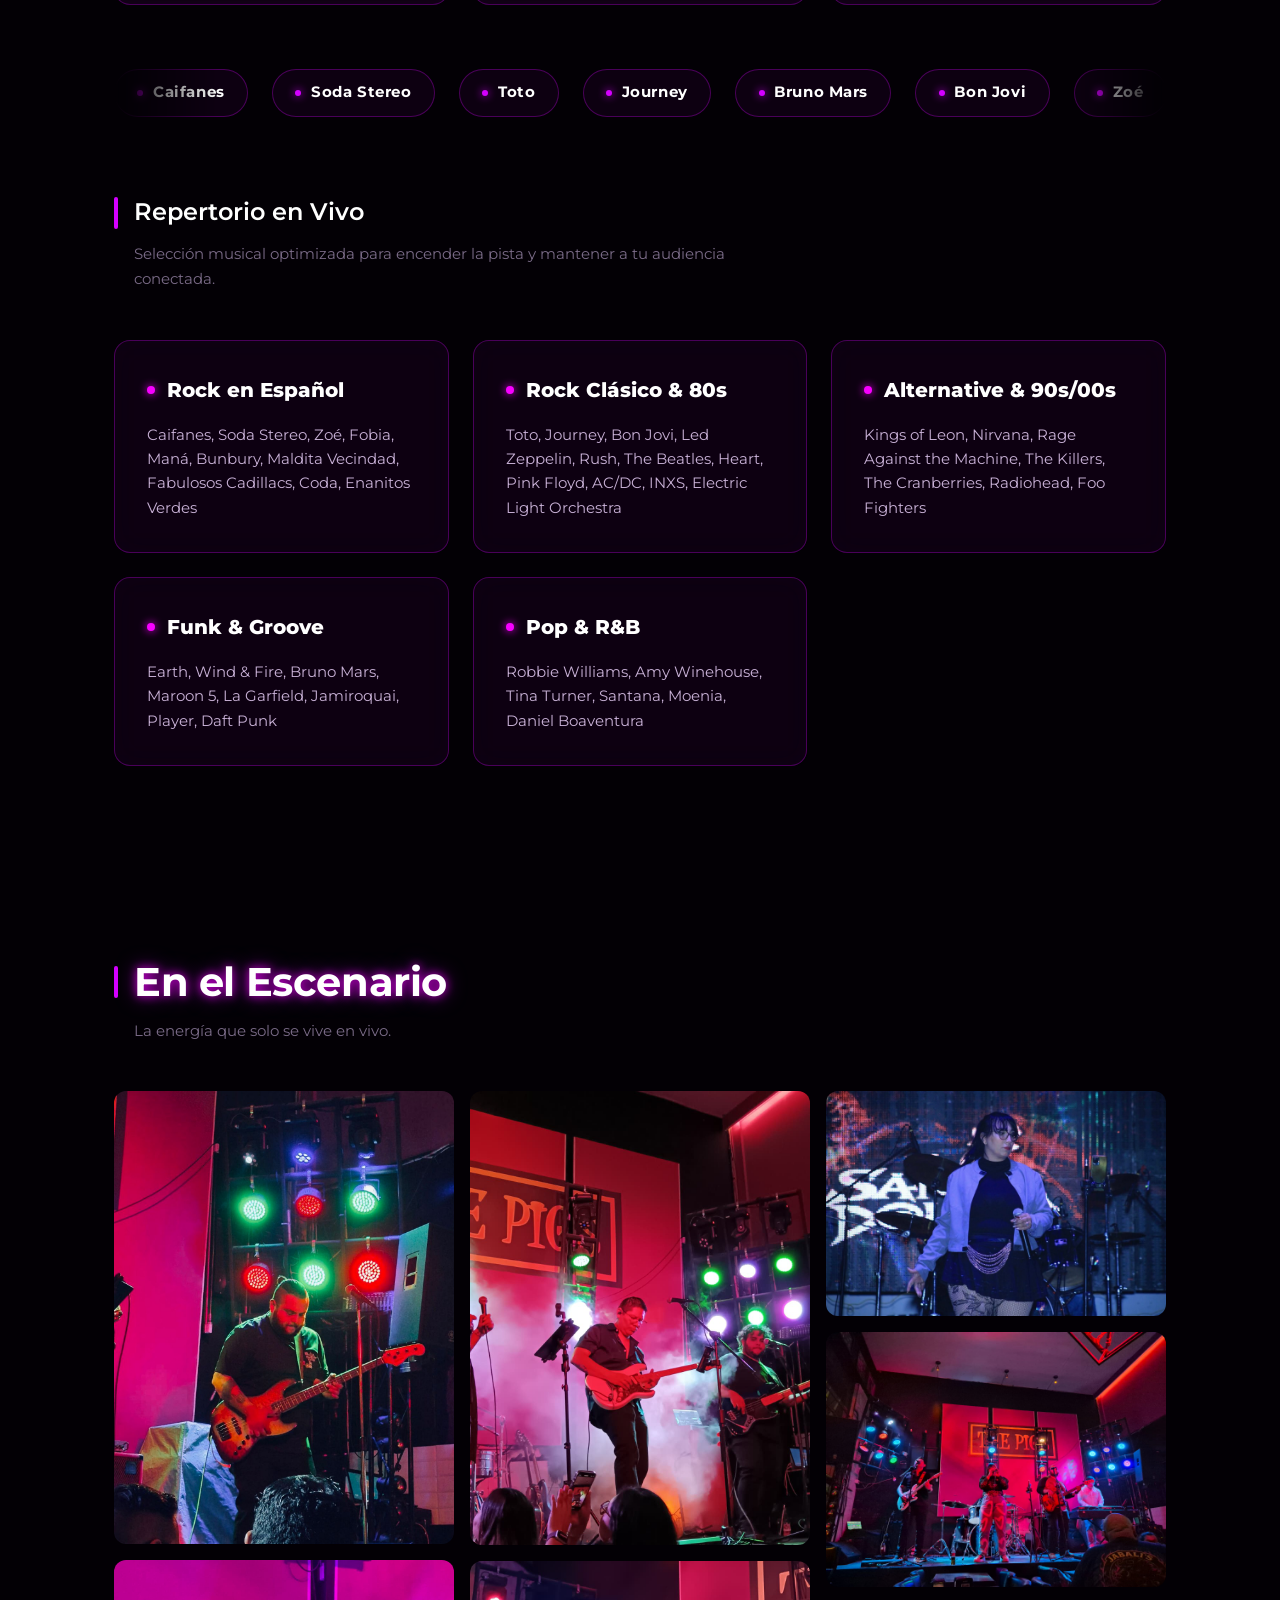
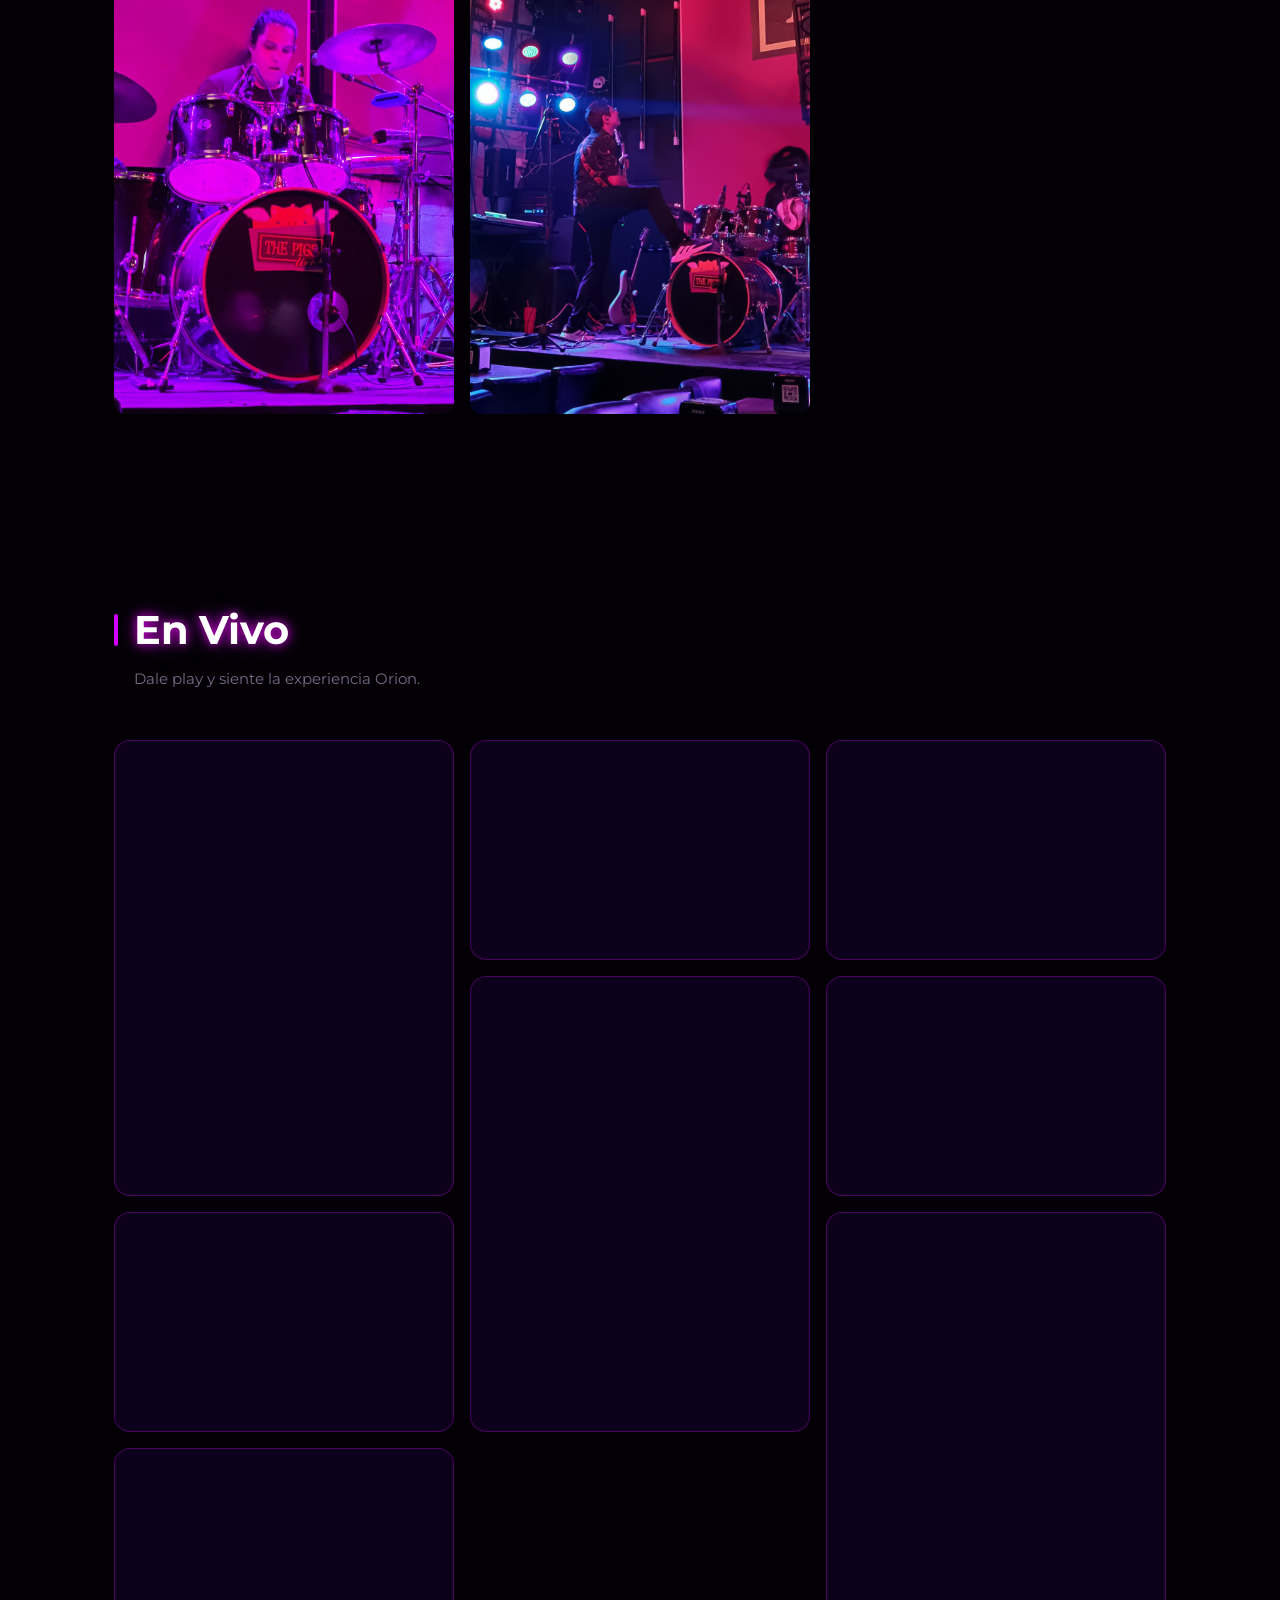
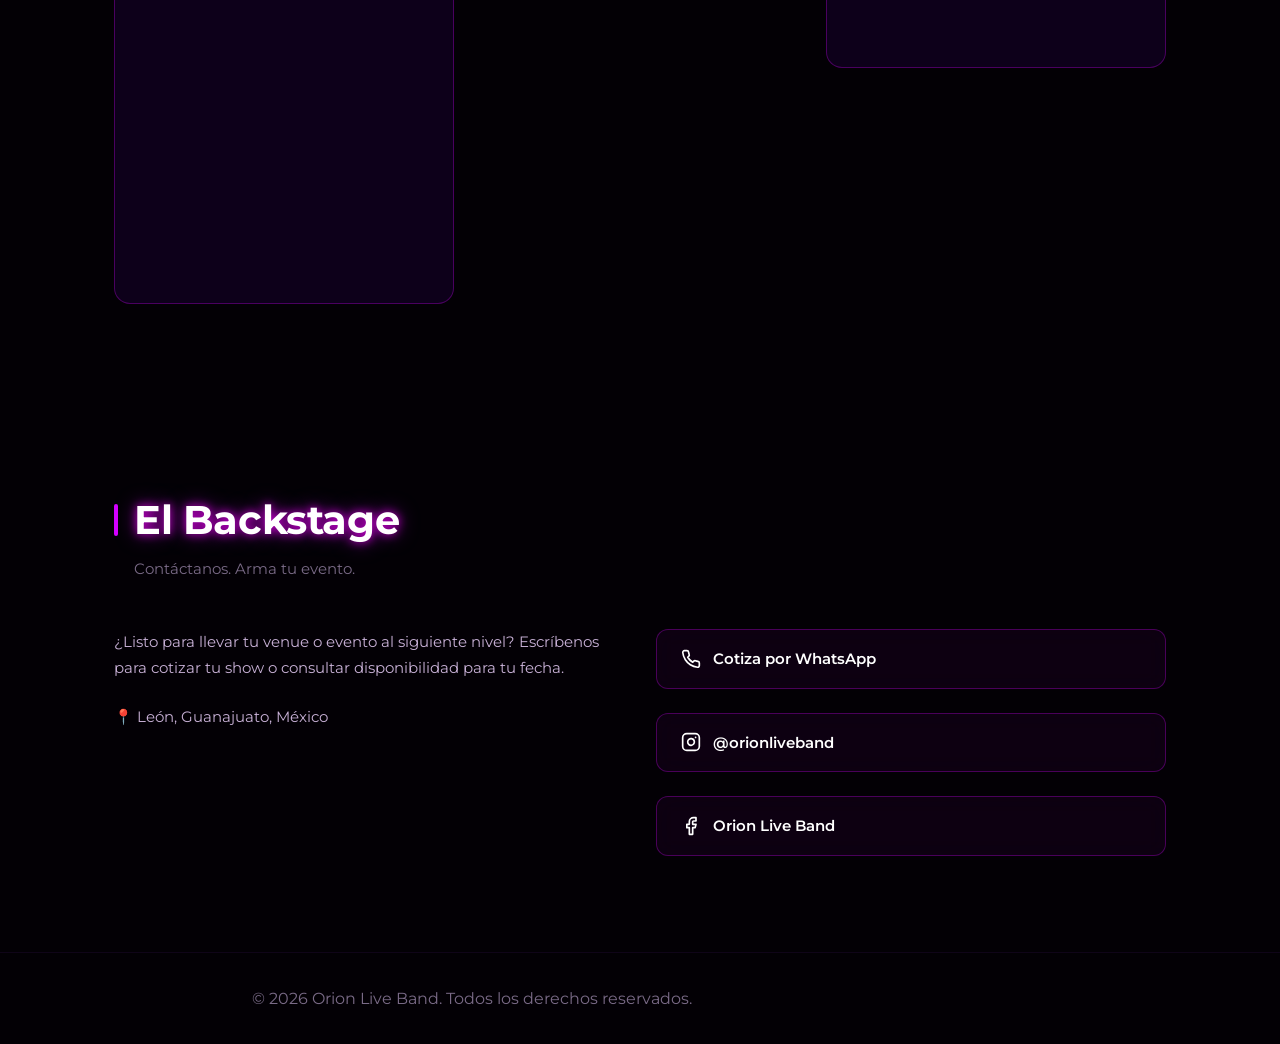
==== commit 9fc4a0ba: "Bandas 261013" ====
--- a/index.html
+++ b/index.html
@@ -132,109 +132,88 @@
             <!-- Carrusel Infinito de Bandas & Artistas Representativos -->
             <div class="marquee-container reveal" aria-label="Bandas y Artistas en Repertorio">
                 <div class="marquee-track">
+                    <span class="marquee-badge"><span class="marquee-badge__dot"></span>Caifanes</span>
                     <span class="marquee-badge"><span class="marquee-badge__dot"></span>Soda Stereo</span>
+                    <span class="marquee-badge"><span class="marquee-badge__dot"></span>Toto</span>
+                    <span class="marquee-badge"><span class="marquee-badge__dot"></span>Journey</span>
+                    <span class="marquee-badge"><span class="marquee-badge__dot"></span>Bruno Mars</span>
+                    <span class="marquee-badge"><span class="marquee-badge__dot"></span>Bon Jovi</span>
+                    <span class="marquee-badge"><span class="marquee-badge__dot"></span>Zoé</span>
+                    <span class="marquee-badge"><span class="marquee-badge__dot"></span>Led Zeppelin</span>
+                    <span class="marquee-badge"><span class="marquee-badge__dot"></span>Fobia</span>
+                    <span class="marquee-badge"><span class="marquee-badge__dot"></span>Earth, Wind & Fire</span>
+                    <span class="marquee-badge"><span class="marquee-badge__dot"></span>Maná</span>
+                    <span class="marquee-badge"><span class="marquee-badge__dot"></span>The Beatles</span>
+                    <span class="marquee-badge"><span class="marquee-badge__dot"></span>Maroon 5</span>
+                    <span class="marquee-badge"><span class="marquee-badge__dot"></span>Enrique Bunbury</span>
+                    <span class="marquee-badge"><span class="marquee-badge__dot"></span>INXS</span>
+                    <span class="marquee-badge"><span class="marquee-badge__dot"></span>La Garfield</span>
+                    <span class="marquee-badge"><span class="marquee-badge__dot"></span>Rush</span>
+                    <span class="marquee-badge"><span class="marquee-badge__dot"></span>AC/DC</span>
+                    <span class="marquee-badge"><span class="marquee-badge__dot"></span>Maldita Vecindad</span>
+                    <span class="marquee-badge"><span class="marquee-badge__dot"></span>Robbie Williams</span>
+                    <span class="marquee-badge"><span class="marquee-badge__dot"></span>Pink Floyd</span>
+                    <span class="marquee-badge"><span class="marquee-badge__dot"></span>Fabulosos Cadillacs</span>
+                    <span class="marquee-badge"><span class="marquee-badge__dot"></span>ELO</span>
+                    <span class="marquee-badge"><span class="marquee-badge__dot"></span>Nirvana</span>
+                    <span class="marquee-badge"><span class="marquee-badge__dot"></span>Heart</span>
+                    <!-- Duplicado para loop continuo 60fps -->
                     <span class="marquee-badge"><span class="marquee-badge__dot"></span>Caifanes</span>
+                    <span class="marquee-badge"><span class="marquee-badge__dot"></span>Soda Stereo</span>
                     <span class="marquee-badge"><span class="marquee-badge__dot"></span>Toto</span>
-                    <span class="marquee-badge"><span class="marquee-badge__dot"></span>Van Halen</span>
-                    <span class="marquee-badge"><span class="marquee-badge__dot"></span>Kings of Leon</span>
+                    <span class="marquee-badge"><span class="marquee-badge__dot"></span>Journey</span>
                     <span class="marquee-badge"><span class="marquee-badge__dot"></span>Bruno Mars</span>
-                    <span class="marquee-badge"><span class="marquee-badge__dot"></span>The Doors</span>
-                    <span class="marquee-badge"><span class="marquee-badge__dot"></span>Jamiroquai</span>
-                    <span class="marquee-badge"><span class="marquee-badge__dot"></span>Queen</span>
+                    <span class="marquee-badge"><span class="marquee-badge__dot"></span>Bon Jovi</span>
                     <span class="marquee-badge"><span class="marquee-badge__dot"></span>Zoé</span>
-                    <span class="marquee-badge"><span class="marquee-badge__dot"></span>The Cranberries</span>
+                    <span class="marquee-badge"><span class="marquee-badge__dot"></span>Led Zeppelin</span>
+                    <span class="marquee-badge"><span class="marquee-badge__dot"></span>Fobia</span>
+                    <span class="marquee-badge"><span class="marquee-badge__dot"></span>Earth, Wind & Fire</span>
+                    <span class="marquee-badge"><span class="marquee-badge__dot"></span>Maná</span>
+                    <span class="marquee-badge"><span class="marquee-badge__dot"></span>The Beatles</span>
                     <span class="marquee-badge"><span class="marquee-badge__dot"></span>Maroon 5</span>
-                    <span class="marquee-badge"><span class="marquee-badge__dot"></span>Led Zeppelin</span>
-                    <span class="marquee-badge"><span class="marquee-badge__dot"></span>Radiohead</span>
-                    <span class="marquee-badge"><span class="marquee-badge__dot"></span>Enanitos Verdes</span>
-                    <span class="marquee-badge"><span class="marquee-badge__dot"></span>Amy Winehouse</span>
-                    <span class="marquee-badge"><span class="marquee-badge__dot"></span>The Killers</span>
+                    <span class="marquee-badge"><span class="marquee-badge__dot"></span>Enrique Bunbury</span>
                     <span class="marquee-badge"><span class="marquee-badge__dot"></span>INXS</span>
-                    <span class="marquee-badge"><span class="marquee-badge__dot"></span>Foo Fighters</span>
-                    <span class="marquee-badge"><span class="marquee-badge__dot"></span>La Ley</span>
-                    <!-- Duplicado para loop continuo 60fps -->
-                    <span class="marquee-badge"><span class="marquee-badge__dot"></span>Soda Stereo</span>
-                    <span class="marquee-badge"><span class="marquee-badge__dot"></span>Caifanes</span>
-                    <span class="marquee-badge"><span class="marquee-badge__dot"></span>Toto</span>
-                    <span class="marquee-badge"><span class="marquee-badge__dot"></span>Van Halen</span>
-                    <span class="marquee-badge"><span class="marquee-badge__dot"></span>Kings of Leon</span>
-                    <span class="marquee-badge"><span class="marquee-badge__dot"></span>Bruno Mars</span>
-                    <span class="marquee-badge"><span class="marquee-badge__dot"></span>The Doors</span>
-                    <span class="marquee-badge"><span class="marquee-badge__dot"></span>Jamiroquai</span>
-                    <span class="marquee-badge"><span class="marquee-badge__dot"></span>Queen</span>
-                    <span class="marquee-badge"><span class="marquee-badge__dot"></span>Zoé</span>
-                    <span class="marquee-badge"><span class="marquee-badge__dot"></span>The Cranberries</span>
-                    <span class="marquee-badge"><span class="marquee-badge__dot"></span>Maroon 5</span>
-                    <span class="marquee-badge"><span class="marquee-badge__dot"></span>Led Zeppelin</span>
-                    <span class="marquee-badge"><span class="marquee-badge__dot"></span>Radiohead</span>
-                    <span class="marquee-badge"><span class="marquee-badge__dot"></span>Enanitos Verdes</span>
-                    <span class="marquee-badge"><span class="marquee-badge__dot"></span>Amy Winehouse</span>
-                    <span class="marquee-badge"><span class="marquee-badge__dot"></span>The Killers</span>
-                    <span class="marquee-badge"><span class="marquee-badge__dot"></span>INXS</span>
-                    <span class="marquee-badge"><span class="marquee-badge__dot"></span>Foo Fighters</span>
-                    <span class="marquee-badge"><span class="marquee-badge__dot"></span>La Ley</span>
-                </div>
-            </div>
-
-            <!-- El Arsenal Musical (Sección Interactiva de Repertorio) -->
+                    <span class="marquee-badge"><span class="marquee-badge__dot"></span>La Garfield</span>
+                    <span class="marquee-badge"><span class="marquee-badge__dot"></span>Rush</span>
+                    <span class="marquee-badge"><span class="marquee-badge__dot"></span>AC/DC</span>
+                    <span class="marquee-badge"><span class="marquee-badge__dot"></span>Maldita Vecindad</span>
+                    <span class="marquee-badge"><span class="marquee-badge__dot"></span>Robbie Williams</span>
+                    <span class="marquee-badge"><span class="marquee-badge__dot"></span>Pink Floyd</span>
+                    <span class="marquee-badge"><span class="marquee-badge__dot"></span>Fabulosos Cadillacs</span>
+                    <span class="marquee-badge"><span class="marquee-badge__dot"></span>ELO</span>
+                    <span class="marquee-badge"><span class="marquee-badge__dot"></span>Nirvana</span>
+                    <span class="marquee-badge"><span class="marquee-badge__dot"></span>Heart</span>
+                </div>
+            </div>
+
+            <!-- El Arsenal Musical (Sección Repertorio Limpia & Escaneable) -->
             <div class="repertoire-section reveal delay-200" id="arsenal" style="margin-top: 2rem;">
                 <div class="section__header">
                     <h3 class="section__title" id="arsenal-title">Repertorio en Vivo</h3>
-                    <p class="section__subtitle">Explora los géneros, artistas y canciones preparadas para encender tu evento.</p>
-                </div>
-
-                <!-- Controles Interactivos: Búsqueda y Filtros de Género -->
-                <div class="repertoire-controls">
-                    <div class="repertoire-search-wrapper">
-                        <span class="repertoire-search-icon" aria-hidden="true">🔍</span>
-                        <input
-                            type="text"
-                            id="repertoire-search"
-                            class="repertoire-search-input"
-                            placeholder="Buscar artista o canción (ej. Caifanes, Toto, Bruno Mars)..."
-                            aria-label="Buscar canciones en repertorio"
-                        >
-                    </div>
-
-                    <div class="repertoire-filters" id="repertoire-filters" role="group" aria-label="Filtrar por género">
-                        <button class="repertoire-filter-btn active" data-genre="Todos">Todos</button>
-                        <button class="repertoire-filter-btn" data-genre="Rock en Español">Rock en Español</button>
-                        <button class="repertoire-filter-btn" data-genre="Rock Clásico & 80s">Rock Clásico & 80s</button>
-                        <button class="repertoire-filter-btn" data-genre="Alternative & 90s/00s">Alternative</button>
-                        <button class="repertoire-filter-btn" data-genre="Funk & Groove">Funk & Groove</button>
-                        <button class="repertoire-filter-btn" data-genre="Pop & R&B">Pop & R&B</button>
-                    </div>
-
-                    <div class="repertoire-status-bar">
-                        <span id="repertoire-count">Cargando repertorio...</span>
-                        <span>⚡ 100% Interpretación en vivo</span>
-                    </div>
-                </div>
-
-                <!-- Collage / Tracklist Grid Dinámico -->
-                <div class="repertoire-grid" id="repertoire-grid"></div>
+                    <p class="section__subtitle">Selección musical optimizada para encender la pista y mantener a tu audiencia conectada.</p>
+                </div>
 
                 <!-- Cuadrícula de Bloques de Géneros Base -->
-                <div class="genre-cards-grid" id="repertoire-list" style="margin-top: 3.5rem;">
+                <div class="genre-cards-grid" id="repertoire-list">
                     <div class="genre-card">
                         <h4 class="genre-card__title">Rock en Español</h4>
-                        <p class="genre-card__artists">Caifanes, Soda Stereo, Zoé, La Ley, Enanitos Verdes, Amantes de Lola, Hombres G, Fabulosos Cadillacs</p>
+                        <p class="genre-card__artists">Caifanes, Soda Stereo, Zoé, Fobia, Maná, Bunbury, Maldita Vecindad, Fabulosos Cadillacs, Coda, Enanitos Verdes</p>
                     </div>
                     <div class="genre-card">
                         <h4 class="genre-card__title">Rock Clásico & 80s</h4>
-                        <p class="genre-card__artists">Toto, Van Halen, The Doors, Led Zeppelin, INXS, Bon Jovi, Queen, The Police</p>
+                        <p class="genre-card__artists">Toto, Journey, Bon Jovi, Led Zeppelin, Rush, The Beatles, Heart, Pink Floyd, AC/DC, INXS, Electric Light Orchestra</p>
                     </div>
                     <div class="genre-card">
                         <h4 class="genre-card__title">Alternative & 90s/00s</h4>
-                        <p class="genre-card__artists">Kings of Leon, Incubus, The Cranberries, Radiohead, Hoobastank, Placebo, The Killers, Foo Fighters</p>
+                        <p class="genre-card__artists">Kings of Leon, Nirvana, Rage Against the Machine, The Killers, The Cranberries, Radiohead, Foo Fighters</p>
                     </div>
                     <div class="genre-card">
                         <h4 class="genre-card__title">Funk & Groove</h4>
-                        <p class="genre-card__artists">Maroon 5, Bruno Mars, Jamiroquai, La Garfield, Daft Punk</p>
+                        <p class="genre-card__artists">Earth, Wind & Fire, Bruno Mars, Maroon 5, La Garfield, Jamiroquai, Player, Daft Punk</p>
                     </div>
                     <div class="genre-card">
                         <h4 class="genre-card__title">Pop & R&B</h4>
-                        <p class="genre-card__artists">Robbie Williams, Amy Winehouse, Shakira, Tina Turner, Michael Jackson</p>
+                        <p class="genre-card__artists">Robbie Williams, Amy Winehouse, Tina Turner, Santana, Moenia, Daniel Boaventura</p>
                     </div>
                 </div>
             </div>
@@ -253,7 +232,7 @@
 
             <!-- Galería de Fotos -->
             <div class="gallery-grid" id="gallery-container">
-                                                                <!-- GALLERY_START -->
+                                                                                <!-- GALLERY_START -->
                 <a class="gallery-item" href="media/img/claudio-bass-live02.jpeg" onclick="event.preventDefault(); document.getElementById('lightbox-img').src=this.href; document.getElementById('lightbox').classList.add('active'); document.body.style.overflow='hidden';">
                     <img src="media/img/claudio-bass-live02.jpeg" alt="Orion Live Band - claudio-bass-live02" loading="lazy">
                 </a>
@@ -273,6 +252,7 @@
                     <img src="media/img/orion-band-full.jpeg" alt="Orion Live Band - orion-band-full" loading="lazy">
                 </a>
                 <!-- GALLERY_END -->
+
 
 
             </div>
@@ -418,7 +398,6 @@
          SCRIPTS
     ============================= -->
     <script src="js/data.js"></script>
-    <script src="js/repertoire.js"></script>
     <script src="js/navigation.js"></script>
     <script src="js/animations.js"></script>
     <script src="js/app.js"></script>
--- a/css/styles.css
+++ b/css/styles.css
@@ -890,203 +890,6 @@
 @keyframes marqueeScroll {
     0% { transform: translateX(0); }
     100% { transform: translateX(-50%); }
-}
-
-/* --- Repertoire Interactive Controls & Grid --- */
-.repertoire-controls {
-    display: flex;
-    flex-direction: column;
-    gap: 1.5rem;
-    margin: 2rem 0;
-}
-
-.repertoire-search-wrapper {
-    position: relative;
-    max-width: 580px;
-    width: 100%;
-    margin: 0 auto;
-}
-
-.repertoire-search-icon {
-    position: absolute;
-    left: 1.25rem;
-    top: 50%;
-    transform: translateY(-50%);
-    color: var(--color-text-muted);
-    pointer-events: none;
-    font-size: 1.1rem;
-}
-
-.repertoire-search-input {
-    width: 100%;
-    padding: 0.9rem 1.25rem 0.9rem 3.25rem;
-    background: rgba(13, 0, 26, 0.85);
-    border: 1px solid var(--glass-border);
-    border-radius: 50px;
-    color: var(--color-text-primary);
-    font-family: var(--font-family);
-    font-size: 0.95rem;
-    backdrop-filter: blur(16px);
-    -webkit-backdrop-filter: blur(16px);
-    transition: var(--transition-smooth);
-    outline: none;
-    -webkit-tap-highlight-color: transparent;
-}
-
-.repertoire-search-input:focus {
-    border-color: var(--color-accent-glow);
-    box-shadow: 0 0 20px rgba(212, 0, 255, 0.4);
-    background: rgba(20, 0, 40, 0.95);
-}
-
-.repertoire-search-input::placeholder {
-    color: var(--color-text-muted);
-}
-
-.repertoire-filters {
-    display: flex;
-    flex-wrap: wrap;
-    gap: 0.6rem;
-    justify-content: center;
-}
-
-.repertoire-filter-btn {
-    padding: 0.6rem 1.25rem;
-    border-radius: 50px;
-    background: var(--glass-bg);
-    border: 1px solid var(--glass-border);
-    color: var(--color-text-body);
-    font-family: var(--font-family);
-    font-weight: 600;
-    font-size: 0.85rem;
-    cursor: pointer;
-    backdrop-filter: blur(10px);
-    -webkit-backdrop-filter: blur(10px);
-    transition: var(--transition-fast);
-    min-height: 44px;
-    display: inline-flex;
-    align-items: center;
-    -webkit-tap-highlight-color: transparent;
-}
-
-.repertoire-filter-btn:hover {
-    color: var(--color-text-primary);
-    border-color: var(--color-accent-glow);
-    background: var(--glass-bg-hover);
-    transform: translateY(-2px);
-}
-
-.repertoire-filter-btn.active {
-    background: var(--color-accent);
-    color: var(--color-text-primary);
-    border-color: var(--color-accent-glow);
-    box-shadow: 0 0 16px rgba(212, 0, 255, 0.5);
-}
-
-.repertoire-status-bar {
-    display: flex;
-    justify-content: space-between;
-    align-items: center;
-    max-width: 100%;
-    margin-top: 0.5rem;
-    font-size: 0.85rem;
-    color: var(--color-text-muted);
-}
-
-.repertoire-grid {
-    display: grid;
-    grid-template-columns: repeat(auto-fill, minmax(260px, 1fr));
-    gap: 1.25rem;
-    margin-top: 1.5rem;
-}
-
-.repertoire-card {
-    background: var(--glass-bg);
-    border: 1px solid var(--glass-border);
-    border-radius: 14px;
-    padding: 1.25rem;
-    backdrop-filter: blur(14px);
-    -webkit-backdrop-filter: blur(14px);
-    transition: var(--transition-smooth);
-    display: flex;
-    flex-direction: column;
-    gap: 0.4rem;
-    position: relative;
-    box-shadow: 0 4px 16px rgba(0, 0, 0, 0.4);
-}
-
-.repertoire-card:hover {
-    transform: translateY(-5px);
-    border-color: var(--glass-border-hover);
-    box-shadow: 0 12px 28px rgba(0, 0, 0, 0.6), 0 0 20px rgba(212, 0, 255, 0.3);
-    background: var(--glass-bg-hover);
-}
-
-.repertoire-card__header {
-    display: flex;
-    justify-content: space-between;
-    align-items: center;
-    margin-bottom: 0.25rem;
-}
-
-.repertoire-card__genre {
-    font-size: 0.72rem;
-    font-weight: 700;
-    text-transform: uppercase;
-    letter-spacing: 0.06em;
-    color: var(--color-accent-glow);
-    background: rgba(212, 0, 255, 0.12);
-    padding: 0.2rem 0.55rem;
-    border-radius: 20px;
-    border: 1px solid rgba(212, 0, 255, 0.25);
-}
-
-.repertoire-card__live-dot {
-    width: 6px;
-    height: 6px;
-    border-radius: 50%;
-    background: #00ff88;
-    box-shadow: 0 0 8px #00ff88;
-}
-
-.repertoire-card__song {
-    font-size: 1.05rem;
-    font-weight: 700;
-    color: var(--color-text-primary);
-    line-height: 1.3;
-}
-
-.repertoire-card__artist {
-    font-size: 0.88rem;
-    font-weight: 500;
-    color: var(--color-text-body);
-}
-
-.repertoire-empty {
-    grid-column: 1 / -1;
-    text-align: center;
-    padding: 3rem 1.5rem;
-    background: var(--glass-bg);
-    border: 1px dashed var(--glass-border);
-    border-radius: 16px;
-}
-
-.repertoire-empty__icon {
-    font-size: 2.5rem;
-    display: block;
-    margin-bottom: 0.75rem;
-}
-
-.repertoire-empty__title {
-    font-size: 1.25rem;
-    color: var(--color-text-primary);
-    margin-bottom: 0.5rem;
-}
-
-.repertoire-empty__text {
-    font-size: 0.9rem;
-    color: var(--color-text-muted);
-    margin: 0 auto;
 }
 
 /* --- Responsive --- */
@@ -1184,10 +987,6 @@
     .genre-cards-grid {
         grid-template-columns: 1fr;
     }
-
-    .repertoire-grid {
-        grid-template-columns: 1fr;
-    }
 }
 
 /* Respeto Cognitivo y Accesibilidad */
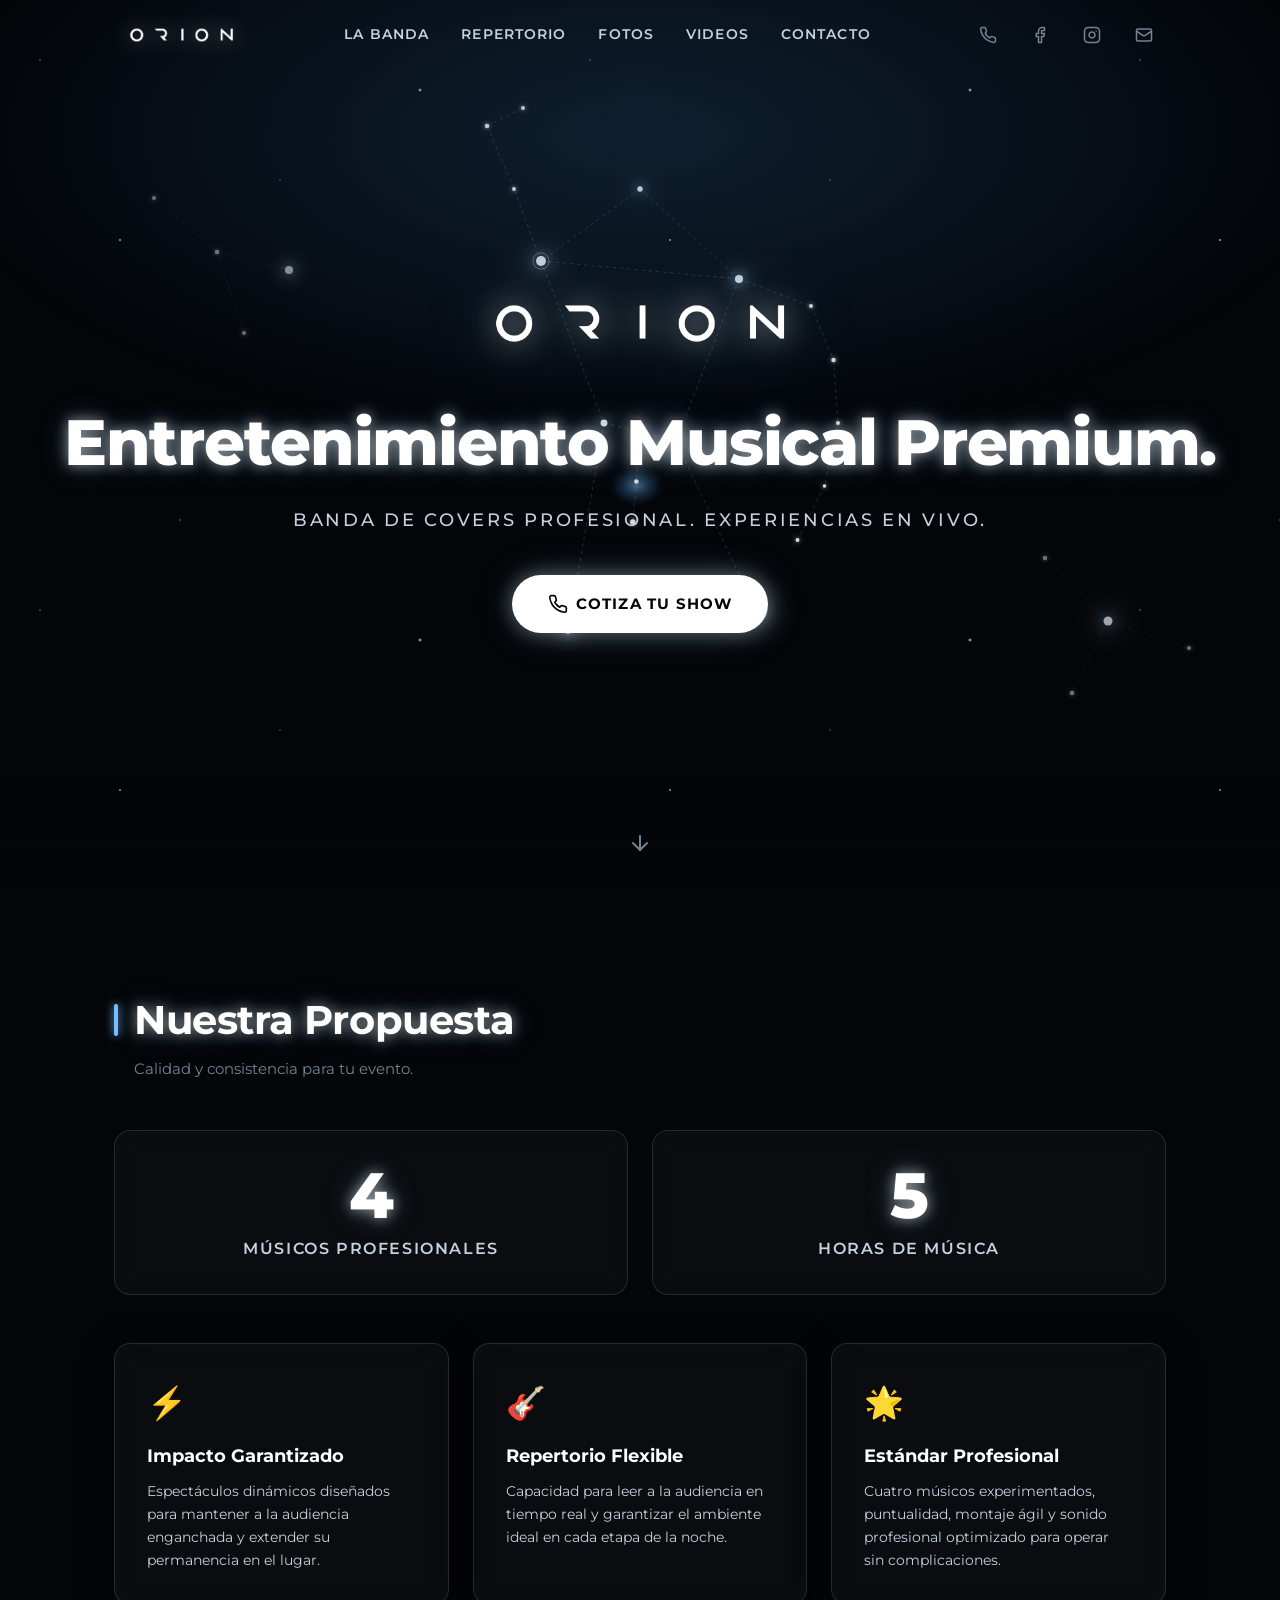
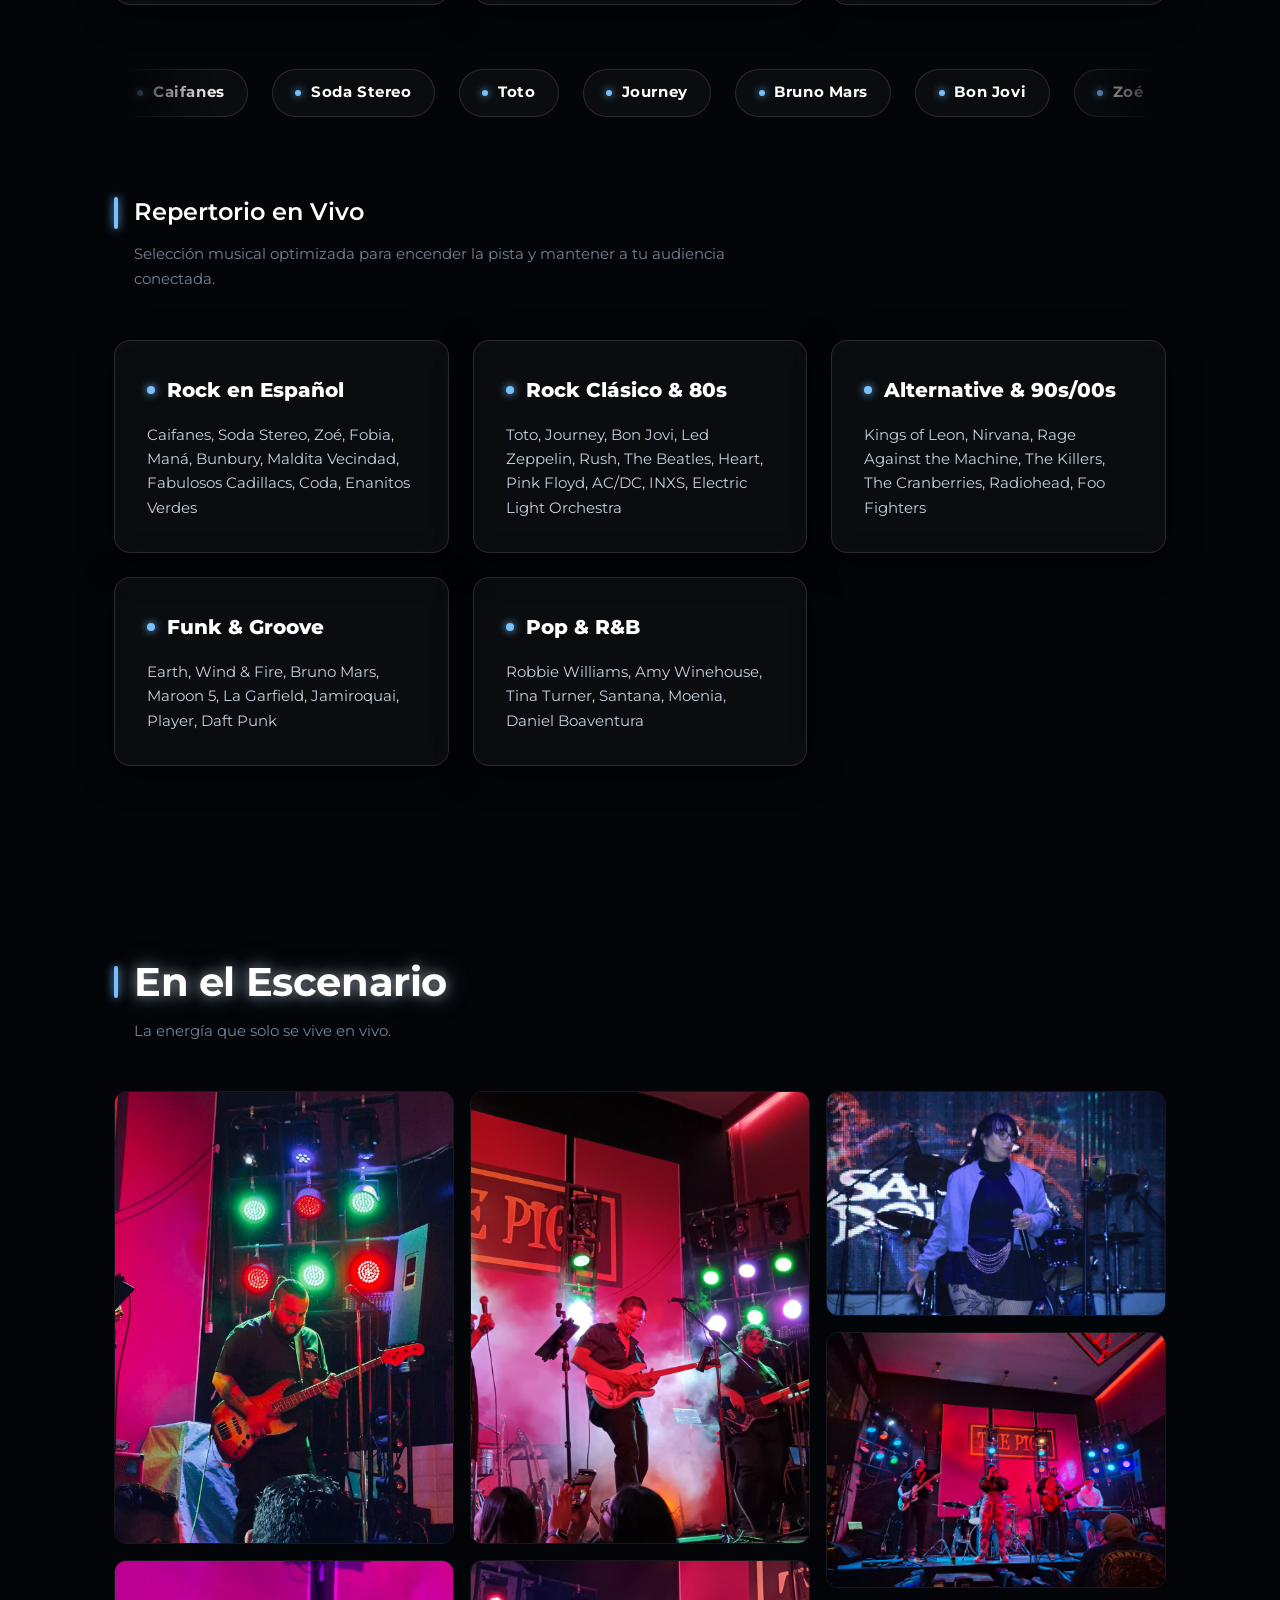
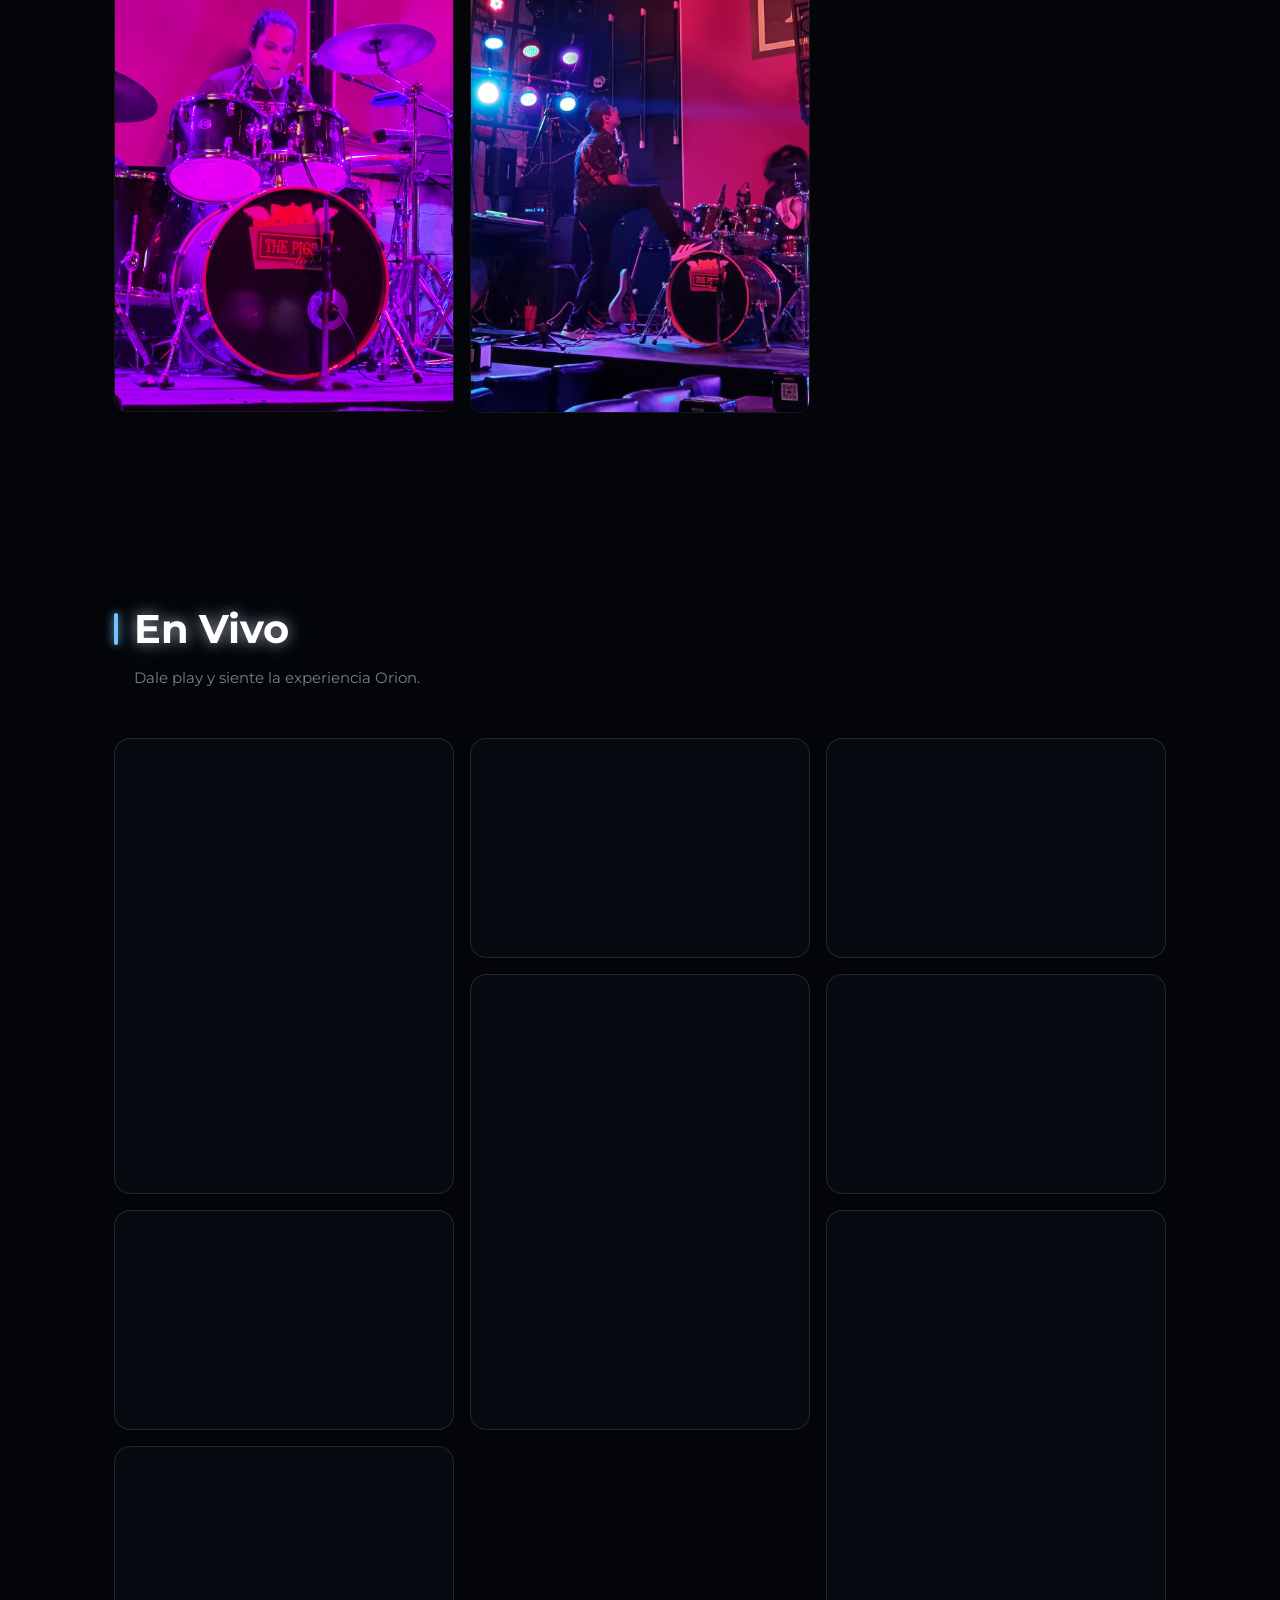
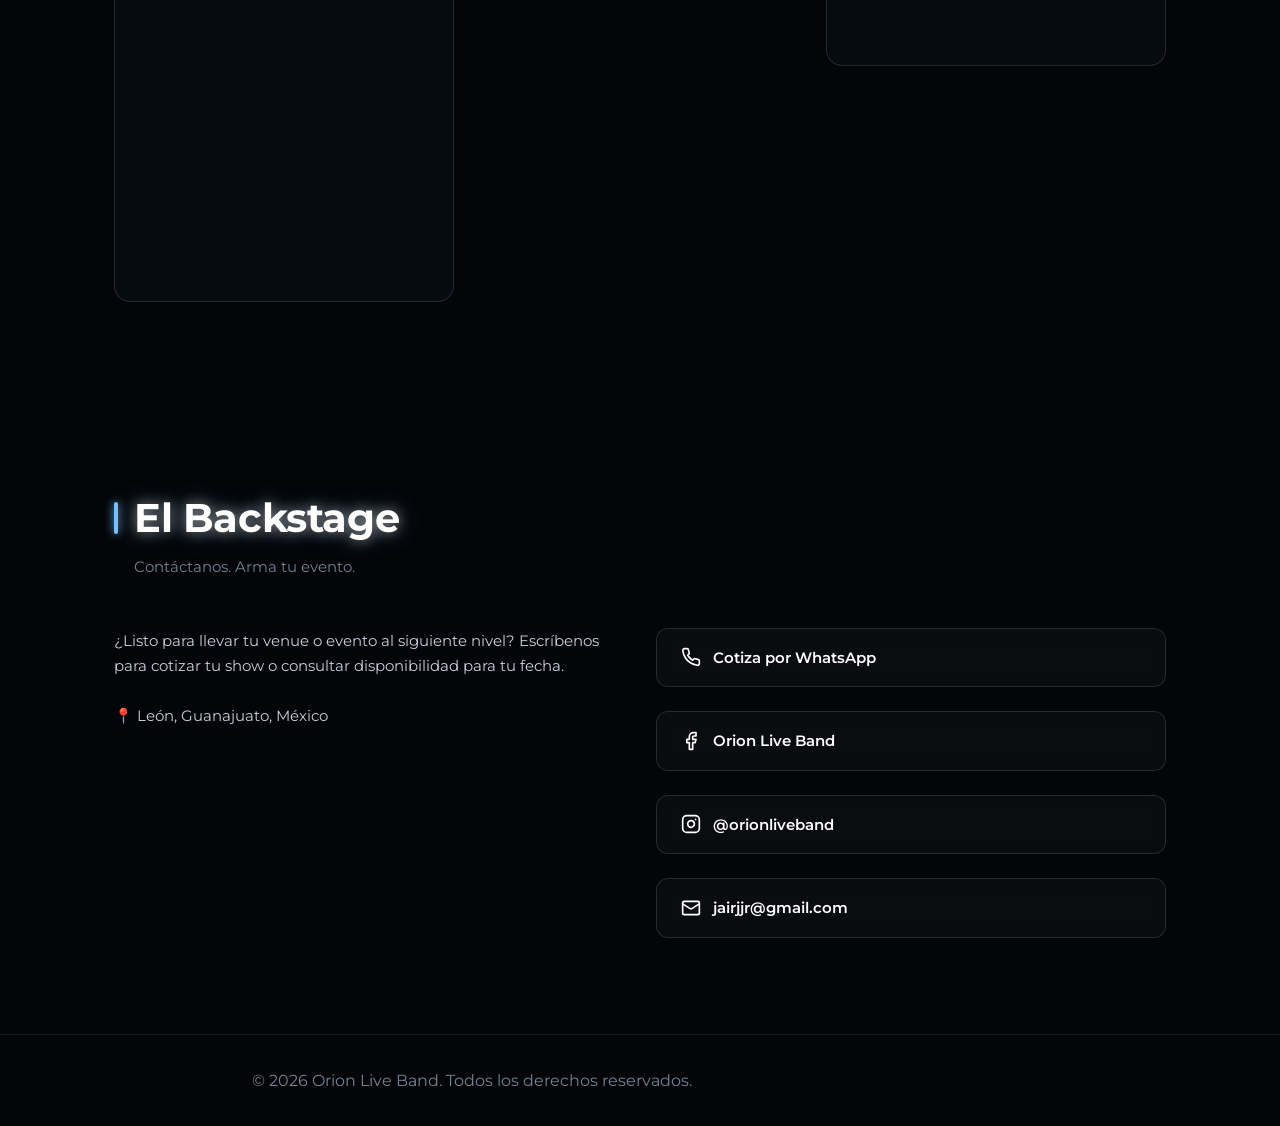
==== commit dd9b1d8d: "261013 Cosmos" ====
--- a/index.html
+++ b/index.html
@@ -21,6 +21,131 @@
 <body>
 
     <!-- ============================
+         COSMOS CANVAS (Fondo Estelar, Constelaciones & Nebulosa)
+    ============================= -->
+    <div class="cosmos-background" aria-hidden="true">
+        <div class="cosmos-nebula"></div>
+        <div class="cosmos-stars"></div>
+        <svg class="cosmos-constellations" viewBox="0 0 1600 1000" preserveAspectRatio="xMidYMid slice" xmlns="http://www.w3.org/2000/svg">
+            <defs>
+                <filter id="glow-bright" x="-50%" y="-50%" width="200%" height="200%">
+                    <feGaussianBlur in="SourceGraphic" stdDeviation="4" result="blur1"/>
+                    <feGaussianBlur in="SourceGraphic" stdDeviation="8" result="blur2"/>
+                    <feMerge>
+                        <feMergeNode in="blur2"/>
+                        <feMergeNode in="blur1"/>
+                        <feMergeNode in="SourceGraphic"/>
+                    </feMerge>
+                </filter>
+                <radialGradient id="nebula-m42" cx="50%" cy="50%" r="50%">
+                    <stop offset="0%" stop-color="#79C0FF" stop-opacity="0.65"/>
+                    <stop offset="60%" stop-color="#387DBE" stop-opacity="0.22"/>
+                    <stop offset="100%" stop-color="#030508" stop-opacity="0"/>
+                </radialGradient>
+            </defs>
+
+            <!-- Líneas de la Constelación de Orión -->
+            <g class="constellation-lines">
+                <!-- Cabeza (Meissa) a Hombros -->
+                <line x1="800" y1="210" x2="690" y2="290" />
+                <line x1="800" y1="210" x2="910" y2="310" />
+                <!-- Hombros entre sí -->
+                <line x1="690" y1="290" x2="910" y2="310" />
+                <!-- Garrote / Brazo superior -->
+                <line x1="690" y1="290" x2="660" y2="210" />
+                <line x1="660" y1="210" x2="630" y2="140" />
+                <line x1="630" y1="140" x2="670" y2="120" />
+                <!-- Escudo / Arco derecho -->
+                <line x1="910" y1="310" x2="990" y2="340" />
+                <line x1="990" y1="340" x2="1015" y2="400" />
+                <line x1="1015" y1="400" x2="1020" y2="470" />
+                <line x1="1020" y1="470" x2="1005" y2="540" />
+                <line x1="1005" y1="540" x2="975" y2="600" />
+                <!-- Torso hacia el Cinturón -->
+                <line x1="690" y1="290" x2="760" y2="470" />
+                <line x1="910" y1="310" x2="840" y2="490" />
+                <!-- Las 3 Estrellas del Cinturón (Tres Marías) -->
+                <line x1="760" y1="470" x2="800" y2="480" />
+                <line x1="800" y1="480" x2="840" y2="490" />
+                <!-- Espada de Orión y Nebulosa M42 -->
+                <line x1="800" y1="480" x2="796" y2="535" />
+                <line x1="796" y1="535" x2="792" y2="580" />
+                <!-- Cinturón hacia las Piernas / Pies -->
+                <line x1="760" y1="470" x2="720" y2="700" />
+                <line x1="840" y1="490" x2="930" y2="680" />
+                <!-- Conexión inferior entre Pies -->
+                <line x1="720" y1="700" x2="930" y2="680" />
+
+                <!-- Constelación compañera sutil (Tauro / Hyades en lateral izquierdo) -->
+                <line x1="260" y1="220" x2="330" y2="280" opacity="0.4" />
+                <line x1="330" y1="280" x2="410" y2="300" opacity="0.4" />
+                <line x1="330" y1="280" x2="360" y2="370" opacity="0.4" />
+
+                <!-- Constelación compañera sutil (Canis Major / Sirio en lateral inferior derecho) -->
+                <line x1="1250" y1="620" x2="1320" y2="690" opacity="0.4" />
+                <line x1="1320" y1="690" x2="1280" y2="770" opacity="0.4" />
+                <line x1="1320" y1="690" x2="1410" y2="720" opacity="0.4" />
+            </g>
+
+            <!-- Resplandor de la Nebulosa de Orión M42 -->
+            <ellipse cx="796" cy="540" rx="35" ry="25" fill="url(#nebula-m42)" opacity="0.85" />
+
+            <!-- Nodos Estelares de Orión y Estrellas Principales -->
+            <g class="constellation-stars">
+                <!-- Meissa (Cabeza) -->
+                <circle cx="800" cy="210" r="3" class="star star--bright" />
+                
+                <!-- Betelgeuse (Hombro Izquierdo / Alpha Ori - supergigante estelar) -->
+                <circle cx="690" cy="290" r="5.5" class="star star--primary" />
+                <circle cx="690" cy="290" r="9" fill="none" stroke="rgba(255, 215, 180, 0.45)" stroke-width="1" />
+                
+                <!-- Bellatrix (Hombro Derecho / Gamma Ori) -->
+                <circle cx="910" cy="310" r="4.5" class="star star--bright" />
+                
+                <!-- Garrote -->
+                <circle cx="660" cy="210" r="2.2" class="star" />
+                <circle cx="630" cy="140" r="2.5" class="star" />
+                <circle cx="670" cy="120" r="2.2" class="star" />
+                
+                <!-- Escudo -->
+                <circle cx="990" cy="340" r="2.2" class="star" />
+                <circle cx="1015" cy="400" r="2.5" class="star" />
+                <circle cx="1020" cy="470" r="2.2" class="star" />
+                <circle cx="1005" cy="540" r="2" class="star" />
+                <circle cx="975" cy="600" r="2.2" class="star" />
+
+                <!-- Cinturón de Orión: Las 3 Estrellas (Alnitak, Alnilam, Mintaka) -->
+                <circle cx="760" cy="470" r="3.8" class="star star--bright" />
+                <circle cx="800" cy="480" r="4.2" class="star star--primary" />
+                <circle cx="840" cy="490" r="3.8" class="star star--bright" />
+
+                <!-- Espada & M42 -->
+                <circle cx="796" cy="535" r="2.5" class="star star--bright" />
+                <circle cx="792" cy="580" r="3" class="star" />
+
+                <!-- Saiph (Pie Izquierdo / Kappa Ori) -->
+                <circle cx="720" cy="700" r="4.2" class="star star--bright" />
+
+                <!-- Rigel (Pie Derecho / Beta Ori - supergigante azul estelar ultra brillante) -->
+                <circle cx="930" cy="680" r="6" class="star star--primary" />
+                <circle cx="930" cy="680" r="11" fill="none" stroke="rgba(121, 192, 255, 0.5)" stroke-width="1" />
+
+                <!-- Aldebarán (Tauro) en lateral -->
+                <circle cx="410" cy="300" r="4.5" class="star star--bright" opacity="0.65" />
+                <circle cx="330" cy="280" r="2.5" class="star" opacity="0.5" />
+                <circle cx="260" cy="220" r="2.2" class="star" opacity="0.5" />
+                <circle cx="360" cy="370" r="2.2" class="star" opacity="0.5" />
+
+                <!-- Sirio (Canis Major) en lateral -->
+                <circle cx="1320" cy="690" r="5" class="star star--primary" opacity="0.75" />
+                <circle cx="1250" cy="620" r="2.5" class="star" opacity="0.5" />
+                <circle cx="1280" cy="770" r="2.5" class="star" opacity="0.5" />
+                <circle cx="1410" cy="720" r="2.2" class="star" opacity="0.5" />
+            </g>
+        </svg>
+    </div>
+
+    <!-- ============================
          NAVBAR
     ============================= -->
     <nav class="navbar" id="navbar" role="navigation" aria-label="Navegación principal">
@@ -39,14 +164,21 @@
 
             <!-- Redes Sociales Omnipresentes en Header -->
             <div class="navbar__social" id="nav-social">
+                <!-- 1. WhatsApp -->
                 <a href="https://wa.me/524771797700?text=Hola%20Orion,%20quiero%20cotizar%20un%20show" target="_blank" rel="noopener noreferrer" aria-label="WhatsApp">
                     <svg xmlns="http://www.w3.org/2000/svg" width="20" height="20" viewBox="0 0 24 24" fill="none" stroke="currentColor" stroke-width="2" stroke-linecap="round" stroke-linejoin="round"><path d="M22 16.92v3a2 2 0 0 1-2.18 2 19.79 19.79 0 0 1-8.63-3.07 19.5 19.5 0 0 1-6-6 19.79 19.79 0 0 1-3.07-8.67A2 2 0 0 1 4.11 2h3a2 2 0 0 1 2 1.72 12.84 12.84 0 0 0 .7 2.81 2 2 0 0 1-.45 2.11L8.09 9.91a16 16 0 0 0 6 6l1.27-1.27a2 2 0 0 1 2.11-.45 12.84 12.84 0 0 0 2.81.7A2 2 0 0 1 22 16.92z"></path></svg>
                 </a>
+                <!-- 2. Facebook -->
+                <a href="https://www.facebook.com/profile.php?id=61578739701452" target="_blank" rel="noopener noreferrer" aria-label="Facebook">
+                    <svg xmlns="http://www.w3.org/2000/svg" width="20" height="20" viewBox="0 0 24 24" fill="none" stroke="currentColor" stroke-width="2" stroke-linecap="round" stroke-linejoin="round"><path d="M18 2h-3a5 5 0 0 0-5 5v3H7v4h3v8h4v-8h3l1-4h-4V7a1 1 0 0 1 1-1h3z"></path></svg>
+                </a>
+                <!-- 3. Instagram -->
                 <a href="https://www.instagram.com/orionliveband/" target="_blank" rel="noopener noreferrer" aria-label="Instagram">
                     <svg xmlns="http://www.w3.org/2000/svg" width="20" height="20" viewBox="0 0 24 24" fill="none" stroke="currentColor" stroke-width="2" stroke-linecap="round" stroke-linejoin="round"><rect width="20" height="20" x="2" y="2" rx="5" ry="5"></rect><path d="M16 11.37A4 4 0 1 1 12.63 8 4 4 0 0 1 16 11.37z"></path><line x1="17.5" x2="17.51" y1="6.5" y2="6.5"></line></svg>
                 </a>
-                <a href="https://www.facebook.com/profile.php?id=61578739701452" target="_blank" rel="noopener noreferrer" aria-label="Facebook">
-                    <svg xmlns="http://www.w3.org/2000/svg" width="20" height="20" viewBox="0 0 24 24" fill="none" stroke="currentColor" stroke-width="2" stroke-linecap="round" stroke-linejoin="round"><path d="M18 2h-3a5 5 0 0 0-5 5v3H7v4h3v8h4v-8h3l1-4h-4V7a1 1 0 0 1 1-1h3z"></path></svg>
+                <!-- 4. Email -->
+                <a href="mailto:jairjjr@gmail.com?subject=Cotizaci%C3%B3n%20Orion%20Live%20Band&body=Hola%20Orion,%20me%20gustar%C3%ADa%20cotizar%20un%20show" aria-label="Email">
+                    <svg xmlns="http://www.w3.org/2000/svg" width="20" height="20" viewBox="0 0 24 24" fill="none" stroke="currentColor" stroke-width="2" stroke-linecap="round" stroke-linejoin="round"><rect width="20" height="16" x="2" y="4" rx="2"></rect><path d="m22 7-8.97 5.7a1.94 1.94 0 0 1-2.06 0L2 7"></path></svg>
                 </a>
             </div>
 
@@ -232,7 +364,7 @@
 
             <!-- Galería de Fotos -->
             <div class="gallery-grid" id="gallery-container">
-                                                                                <!-- GALLERY_START -->
+                                                                                                                <!-- GALLERY_START -->
                 <a class="gallery-item" href="media/img/claudio-bass-live02.jpeg" onclick="event.preventDefault(); document.getElementById('lightbox-img').src=this.href; document.getElementById('lightbox').classList.add('active'); document.body.style.overflow='hidden';">
                     <img src="media/img/claudio-bass-live02.jpeg" alt="Orion Live Band - claudio-bass-live02" loading="lazy">
                 </a>
@@ -252,6 +384,8 @@
                     <img src="media/img/orion-band-full.jpeg" alt="Orion Live Band - orion-band-full" loading="lazy">
                 </a>
                 <!-- GALLERY_END -->
+
+
 
 
 
@@ -335,7 +469,7 @@
                 </div>
 
                 <div class="contact-block" id="contact-links">
-                    <!-- WhatsApp -->
+                    <!-- 1. WhatsApp -->
                     <a
                         href="https://wa.me/524771797700?text=Hola%20Orion,%20quiero%20cotizar%20un%20show"
                         target="_blank"
@@ -347,7 +481,19 @@
                         Cotiza por WhatsApp
                     </a>
 
-                    <!-- Instagram -->
+                    <!-- 2. Facebook -->
+                    <a
+                        href="https://www.facebook.com/profile.php?id=61578739701452"
+                        target="_blank"
+                        rel="noopener noreferrer"
+                        class="contact-link"
+                        id="contact-facebook"
+                    >
+                        <svg xmlns="http://www.w3.org/2000/svg" width="20" height="20" viewBox="0 0 24 24" fill="none" stroke="currentColor" stroke-width="2" stroke-linecap="round" stroke-linejoin="round"><path d="M18 2h-3a5 5 0 0 0-5 5v3H7v4h3v8h4v-8h3l1-4h-4V7a1 1 0 0 1 1-1h3z"></path></svg>
+                        Orion Live Band
+                    </a>
+
+                    <!-- 3. Instagram -->
                     <a
                         href="https://www.instagram.com/orionliveband/"
                         target="_blank"
@@ -359,16 +505,14 @@
                         @orionliveband
                     </a>
 
-                    <!-- Facebook -->
+                    <!-- 4. Email -->
                     <a
-                        href="https://www.facebook.com/profile.php?id=61578739701452"
-                        target="_blank"
-                        rel="noopener noreferrer"
+                        href="mailto:jairjjr@gmail.com?subject=Cotizaci%C3%B3n%20Orion%20Live%20Band&body=Hola%20Orion,%20me%20gustar%C3%ADa%20cotizar%20un%20show"
                         class="contact-link"
-                        id="contact-facebook"
+                        id="contact-email"
                     >
-                        <svg xmlns="http://www.w3.org/2000/svg" width="20" height="20" viewBox="0 0 24 24" fill="none" stroke="currentColor" stroke-width="2" stroke-linecap="round" stroke-linejoin="round"><path d="M18 2h-3a5 5 0 0 0-5 5v3H7v4h3v8h4v-8h3l1-4h-4V7a1 1 0 0 1 1-1h3z"></path></svg>
-                        Orion Live Band
+                        <svg xmlns="http://www.w3.org/2000/svg" width="20" height="20" viewBox="0 0 24 24" fill="none" stroke="currentColor" stroke-width="2" stroke-linecap="round" stroke-linejoin="round"><rect width="20" height="16" x="2" y="4" rx="2"></rect><path d="m22 7-8.97 5.7a1.94 1.94 0 0 1-2.06 0L2 7"></path></svg>
+                        jairjjr@gmail.com
                     </a>
                 </div>
             </div>
--- a/css/styles.css
+++ b/css/styles.css
@@ -1,36 +1,36 @@
 /* ========================================================================
    ORION EPK — Design System
-   Dark Mode absoluto con acentos morado eléctrico
+   Cosmos Minimalista: Obsidiana Espacial, Nebulosa Fría y Luz Estelar
    ======================================================================== */
 
 /* --- Design Tokens --- */
 :root {
     /* Backgrounds */
-    --color-bg-deep:        #030005; /* Negro puro con matiz profundo */
-    --color-bg-surface:     #0A0012;
-    --color-bg-card:        #0D001A;
-
-    /* Accent Neon */
-    --color-accent:         #D400FF; /* Morado Neón Brillante */
-    --color-accent-glow:    #F700FF; /* Resplandor Magenta Intenso */
-    --color-accent-dim:     #7000B3;
+    --color-bg-deep:        #030508; /* Obsidiana Espacial Profunda */
+    --color-bg-surface:     #060A10; /* Superficie cósmica */
+    --color-bg-card:        rgba(8, 14, 22, 0.75);
+
+    /* Accent Celestial & Nebula Glow */
+    --color-accent:         #FFFFFF; /* Blanco Estelar Puro */
+    --color-accent-glow:    #79C0FF; /* Resplandor Azul Hielo / Nebulosa */
+    --color-accent-dim:     #1F334D; /* Azul pizarra cósmico */
 
     /* Text */
     --color-text-primary:   #FFFFFF;
-    --color-text-body:      #C8B0D6; /* Gris frío con tintes púrpura */
-    --color-text-muted:     #7A6A87;
+    --color-text-body:      #C5D1DE; /* Plata estelar neutro */
+    --color-text-muted:     #748394; /* Gris estelar frío */
 
     /* Glassmorphism */
-    --glass-bg:             rgba(212, 0, 255, 0.05);
-    --glass-border:         rgba(212, 0, 255, 0.3);
-    --glass-bg-hover:       rgba(212, 0, 255, 0.1);
-    --glass-border-hover:   rgba(247, 0, 255, 0.8);
-
-    /* Shadows Neon */
-    --shadow-glow:          0 0 15px rgba(212, 0, 255, 0.6), 0 0 30px rgba(212, 0, 255, 0.3);
-    --shadow-glow-intense:  0 0 20px rgba(247, 0, 255, 0.8), 0 0 40px rgba(247, 0, 255, 0.5), 0 0 60px rgba(212, 0, 255, 0.3);
-    --shadow-card:          0 8px 32px rgba(0, 0, 0, 0.8);
-    --text-glow:            0 0 10px rgba(247, 0, 255, 0.8), 0 0 20px rgba(212, 0, 255, 0.5);
+    --glass-bg:             rgba(255, 255, 255, 0.03);
+    --glass-border:         rgba(255, 255, 255, 0.12);
+    --glass-bg-hover:       rgba(255, 255, 255, 0.07);
+    --glass-border-hover:   rgba(121, 192, 255, 0.55);
+
+    /* Shadows Celestial */
+    --shadow-glow:          0 0 20px rgba(121, 192, 255, 0.25), 0 0 40px rgba(255, 255, 255, 0.08);
+    --shadow-glow-intense:  0 0 25px rgba(255, 255, 255, 0.5), 0 0 50px rgba(121, 192, 255, 0.35);
+    --shadow-card:          0 12px 36px rgba(0, 0, 0, 0.85);
+    --text-glow:            0 0 14px rgba(255, 255, 255, 0.55), 0 0 30px rgba(121, 192, 255, 0.3);
 
     /* Typography */
     --font-family:          'Montserrat', sans-serif;
@@ -137,10 +137,10 @@
 }
 
 .navbar.scrolled {
-    background: rgba(10, 10, 10, 0.85);
+    background: rgba(3, 5, 8, 0.88);
     backdrop-filter: blur(20px);
     -webkit-backdrop-filter: blur(20px);
-    border-bottom: 1px solid rgba(123, 44, 191, 0.15);
+    border-bottom: 1px solid rgba(255, 255, 255, 0.08);
 }
 
 .navbar__inner {
@@ -157,11 +157,11 @@
     height: 40px;
     width: auto;
     transition: var(--transition-fast);
-    filter: drop-shadow(0 0 12px rgba(247, 0, 255, 0.6));
+    filter: drop-shadow(0 0 10px rgba(255, 255, 255, 0.5));
 }
 
 .navbar__logo:hover img {
-    filter: drop-shadow(0 0 20px rgba(247, 0, 255, 0.9));
+    filter: drop-shadow(0 0 18px rgba(121, 192, 255, 0.85));
 }
 
 .navbar__links {
@@ -224,10 +224,10 @@
 }
 
 .navbar__social a:hover {
-    color: var(--color-accent-glow);
-    background: rgba(212, 0, 255, 0.1);
+    color: var(--color-text-primary);
+    background: rgba(121, 192, 255, 0.12);
     transform: scale(1.1);
-    filter: drop-shadow(0 0 8px rgba(247, 0, 255, 0.6));
+    filter: drop-shadow(0 0 8px rgba(121, 192, 255, 0.6));
 }
 
 /* Hamburger (mobile) */
@@ -277,8 +277,8 @@
     position: absolute;
     inset: 0;
     background: radial-gradient(
-        ellipse at 50% 0%,
-        rgba(212, 0, 255, 0.25) 0%,
+        ellipse 80% 50% at 50% 15%,
+        rgba(56, 125, 190, 0.22) 0%,
         transparent 70%
     );
     pointer-events: none;
@@ -309,7 +309,7 @@
     width: clamp(220px, 40vw, 380px);
     height: auto;
     object-fit: contain;
-    filter: drop-shadow(0 0 24px rgba(247, 0, 255, 0.6));
+    filter: drop-shadow(0 0 16px rgba(255, 255, 255, 0.6)) drop-shadow(0 0 35px rgba(121, 192, 255, 0.35));
     animation: heroLogoFloat 6s ease-in-out infinite;
 }
 
@@ -335,7 +335,7 @@
     display: inline-flex;
     align-items: center;
     gap: 0.5rem;
-    padding: 1rem 2rem;
+    padding: 1rem 2.25rem;
     border-radius: 50px;
     font-family: var(--font-family);
     font-weight: 700;
@@ -344,21 +344,21 @@
     transition: var(--transition-smooth);
     border: none;
     text-transform: uppercase;
-    letter-spacing: 0.05em;
+    letter-spacing: 0.08em;
 }
 
 .btn--primary {
-    background: var(--color-accent);
-    color: var(--color-text-primary);
-    box-shadow: var(--shadow-glow);
+    background: #FFFFFF;
+    color: #030508;
+    box-shadow: 0 0 20px rgba(255, 255, 255, 0.35), 0 0 40px rgba(121, 192, 255, 0.2);
     animation: ctaPulse 3s ease-in-out infinite;
-    text-shadow: 0 0 8px rgba(255, 255, 255, 0.5);
 }
 
 .btn--primary:hover {
-    background: var(--color-accent-glow);
+    background: #E8F4FF;
+    color: #000000;
     transform: scale(1.05);
-    box-shadow: var(--shadow-glow-intense);
+    box-shadow: 0 0 25px rgba(255, 255, 255, 0.75), 0 0 50px rgba(121, 192, 255, 0.45);
 }
 
 .btn--primary:active {
@@ -366,8 +366,8 @@
 }
 
 @keyframes ctaPulse {
-    0%, 100% { box-shadow: 0 0 15px rgba(212, 0, 255, 0.6); }
-    50%      { box-shadow: 0 0 25px rgba(247, 0, 255, 0.9); }
+    0%, 100% { box-shadow: 0 0 15px rgba(255, 255, 255, 0.3), 0 0 30px rgba(121, 192, 255, 0.15); }
+    50%      { box-shadow: 0 0 25px rgba(255, 255, 255, 0.55), 0 0 45px rgba(121, 192, 255, 0.3); }
 }
 
 .btn--outline {
@@ -404,6 +404,7 @@
 .section {
     padding: var(--section-padding);
     position: relative;
+    z-index: 1;
 }
 
 .section__header {
@@ -420,7 +421,8 @@
     content: '';
     width: 4px;
     height: 2rem;
-    background: var(--color-accent);
+    background: var(--color-accent-glow);
+    box-shadow: 0 0 10px var(--color-accent-glow);
     border-radius: 2px;
     flex-shrink: 0;
 }
@@ -450,8 +452,8 @@
     flex-direction: column;
     justify-content: center;
     align-items: center;
-    backdrop-filter: blur(12px);
-    -webkit-backdrop-filter: blur(12px);
+    backdrop-filter: blur(14px);
+    -webkit-backdrop-filter: blur(14px);
     transition: var(--transition-smooth);
 }
 
@@ -500,14 +502,14 @@
     border-radius: 16px;
     padding: 2rem;
     transition: var(--transition-smooth);
-    box-shadow: inset 0 0 20px rgba(212, 0, 255, 0.05);
+    box-shadow: 0 8px 32px rgba(0, 0, 0, 0.6), inset 0 0 20px rgba(255, 255, 255, 0.02);
 }
 
 .glass-card:hover {
     transform: translateY(-8px);
     background: var(--glass-bg-hover);
     border-color: var(--glass-border-hover);
-    box-shadow: var(--shadow-glow-intense), inset 0 0 30px rgba(247, 0, 255, 0.1);
+    box-shadow: 0 14px 44px rgba(0, 0, 0, 0.8), 0 0 25px rgba(121, 192, 255, 0.25), inset 0 0 25px rgba(121, 192, 255, 0.06);
 }
 
 .glass-card__icon {
@@ -592,10 +594,10 @@
 }
 
 .genre-tag:hover {
-    background: rgba(212, 0, 255, 0.15);
+    background: rgba(121, 192, 255, 0.12);
     border-color: var(--color-accent-glow);
     color: var(--color-text-primary);
-    box-shadow: 0 0 10px rgba(212, 0, 255, 0.3);
+    box-shadow: 0 0 10px rgba(121, 192, 255, 0.3);
 }
 
 /* --- Genre Cards Grid (Repertorio) --- */
@@ -614,7 +616,7 @@
     border-radius: 16px;
     padding: 2rem;
     transition: var(--transition-smooth);
-    box-shadow: inset 0 0 20px rgba(212, 0, 255, 0.02);
+    box-shadow: 0 8px 32px rgba(0, 0, 0, 0.6), inset 0 0 20px rgba(255, 255, 255, 0.02);
     display: flex;
     flex-direction: column;
     gap: 1rem;
@@ -624,8 +626,8 @@
 .genre-card:hover {
     transform: translateY(-8px);
     background: var(--glass-bg-hover);
-    border-color: var(--color-accent-dim);
-    box-shadow: var(--shadow-glow), inset 0 0 30px rgba(247, 0, 255, 0.1);
+    border-color: var(--glass-border-hover);
+    box-shadow: 0 14px 44px rgba(0, 0, 0, 0.8), 0 0 25px rgba(121, 192, 255, 0.25), inset 0 0 25px rgba(121, 192, 255, 0.05);
 }
 
 .genre-card__title {
@@ -668,6 +670,7 @@
     break-inside: avoid;
     cursor: zoom-in;
     display: block;
+    border: 1px solid rgba(255, 255, 255, 0.08);
 }
 
 .gallery-item img {
@@ -681,7 +684,7 @@
     content: '';
     position: absolute;
     inset: 0;
-    background: rgba(212, 0, 255, 0);
+    background: rgba(121, 192, 255, 0);
     transition: var(--transition-smooth);
     pointer-events: none;
 }
@@ -691,7 +694,7 @@
 }
 
 .gallery-item:hover::after {
-    background: rgba(212, 0, 255, 0.2);
+    background: rgba(121, 192, 255, 0.15);
 }
 
 /* --- Lightbox Modal --- */
@@ -699,9 +702,9 @@
     position: fixed;
     inset: 0;
     z-index: 2000;
-    background: rgba(3, 0, 5, 0.95);
-    backdrop-filter: blur(10px);
-    -webkit-backdrop-filter: blur(10px);
+    background: rgba(3, 5, 8, 0.95);
+    backdrop-filter: blur(12px);
+    -webkit-backdrop-filter: blur(12px);
     display: flex;
     align-items: center;
     justify-content: center;
@@ -808,9 +811,11 @@
 .footer {
     text-align: center;
     padding: 2rem 1.5rem;
-    border-top: 1px solid rgba(123, 44, 191, 0.1);
+    border-top: 1px solid rgba(255, 255, 255, 0.08);
     font-size: 0.8125rem;
     color: var(--color-text-muted);
+    position: relative;
+    z-index: 1;
 }
 
 /* --- Animations (Intersection Observer) --- */
@@ -831,6 +836,93 @@
 .delay-200 { transition-delay: 0.2s; }
 .delay-300 { transition-delay: 0.3s; }
 .delay-400 { transition-delay: 0.4s; }
+
+/* --- Cosmos Background (Deep Space, Constellations & Nebula) --- */
+.cosmos-background {
+    position: fixed;
+    inset: 0;
+    width: 100%;
+    height: 100%;
+    pointer-events: none;
+    z-index: 0;
+    overflow: hidden;
+    background-color: var(--color-bg-deep);
+}
+
+.cosmos-nebula {
+    position: absolute;
+    inset: 0;
+    background: 
+        radial-gradient(ellipse 90% 55% at 50% 12%, rgba(56, 125, 190, 0.16) 0%, transparent 68%),
+        radial-gradient(ellipse 70% 45% at 85% 65%, rgba(40, 95, 150, 0.10) 0%, transparent 60%),
+        radial-gradient(ellipse 55% 40% at 15% 75%, rgba(30, 80, 130, 0.08) 0%, transparent 55%),
+        radial-gradient(circle 40% at 50% 50%, rgba(20, 50, 85, 0.06) 0%, transparent 70%);
+}
+
+.cosmos-stars {
+    position: absolute;
+    inset: 0;
+    background-image: 
+        radial-gradient(1px 1px at 40px 60px, rgba(255,255,255,0.7), transparent),
+        radial-gradient(1.5px 1.5px at 120px 240px, rgba(255,255,255,0.9), transparent),
+        radial-gradient(1px 1px at 280px 180px, rgba(200,230,255,0.6), transparent),
+        radial-gradient(2px 2px at 420px 90px, rgba(255,255,255,0.85), transparent),
+        radial-gradient(1px 1px at 580px 320px, rgba(255,255,255,0.6), transparent),
+        radial-gradient(1.5px 1.5px at 720px 140px, rgba(220,240,255,0.75), transparent),
+        radial-gradient(1px 1px at 890px 290px, rgba(255,255,255,0.5), transparent),
+        radial-gradient(2px 2px at 1040px 70px, rgba(255,255,255,0.9), transparent),
+        radial-gradient(1px 1px at 1200px 360px, rgba(200,230,255,0.6), transparent),
+        radial-gradient(1.5px 1.5px at 1350px 180px, rgba(255,255,255,0.8), transparent),
+        radial-gradient(1px 1px at 180px 520px, rgba(255,255,255,0.7), transparent),
+        radial-gradient(2px 2px at 340px 720px, rgba(255,255,255,0.85), transparent),
+        radial-gradient(1px 1px at 520px 610px, rgba(200,230,255,0.5), transparent),
+        radial-gradient(1.5px 1.5px at 680px 810px, rgba(255,255,255,0.75), transparent),
+        radial-gradient(1px 1px at 850px 680px, rgba(255,255,255,0.6), transparent),
+        radial-gradient(2px 2px at 1010px 530px, rgba(255,255,255,0.85), transparent),
+        radial-gradient(1px 1px at 1160px 760px, rgba(200,230,255,0.5), transparent),
+        radial-gradient(1.5px 1.5px at 1310px 600px, rgba(255,255,255,0.75), transparent);
+    background-size: 550px 550px;
+}
+
+.cosmos-constellations {
+    position: absolute;
+    inset: 0;
+    width: 100%;
+    height: 100%;
+    opacity: 0.85;
+}
+
+.constellation-lines line {
+    stroke: rgba(180, 220, 255, 0.22);
+    stroke-width: 1px;
+    stroke-dasharray: 4 4;
+}
+
+.constellation-stars .star {
+    fill: #FFFFFF;
+    filter: drop-shadow(0 0 3px rgba(255, 255, 255, 0.8));
+}
+
+.constellation-stars .star--bright {
+    fill: #FFFFFF;
+    filter: drop-shadow(0 0 6px rgba(121, 192, 255, 0.95)) drop-shadow(0 0 12px rgba(255, 255, 255, 0.85));
+    transform-box: fill-box;
+    transform-origin: center;
+    animation: starPulse 4s ease-in-out infinite alternate;
+}
+
+.constellation-stars .star--primary {
+    fill: #FFFFFF;
+    filter: drop-shadow(0 0 8px rgba(121, 192, 255, 1)) drop-shadow(0 0 18px rgba(255, 255, 255, 0.95));
+    transform-box: fill-box;
+    transform-origin: center;
+    animation: starPulse 3s ease-in-out infinite alternate;
+}
+
+@keyframes starPulse {
+    0% { transform: scale(0.85); opacity: 0.75; }
+    100% { transform: scale(1.2); opacity: 1; }
+}
 
 /* --- Band Logos / Marquee Showcase --- */
 .marquee-container {
@@ -876,15 +968,15 @@
     border-color: var(--color-accent-glow);
     background: var(--glass-bg-hover);
     transform: translateY(-2px);
-    box-shadow: 0 0 16px rgba(247, 0, 255, 0.4);
+    box-shadow: 0 0 16px rgba(121, 192, 255, 0.35);
 }
 
 .marquee-badge__dot {
     width: 6px;
     height: 6px;
     border-radius: 50%;
-    background: var(--color-accent);
-    box-shadow: 0 0 8px var(--color-accent);
+    background: var(--color-accent-glow);
+    box-shadow: 0 0 8px var(--color-accent-glow);
 }
 
 @keyframes marqueeScroll {
@@ -913,7 +1005,7 @@
         width: 82%;
         max-width: 320px;
         height: 100vh;
-        background: rgba(10, 0, 18, 0.97);
+        background: rgba(5, 9, 15, 0.96);
         backdrop-filter: blur(24px);
         -webkit-backdrop-filter: blur(24px);
         flex-direction: column;
@@ -987,6 +1079,20 @@
     .genre-cards-grid {
         grid-template-columns: 1fr;
     }
+
+    .navbar__social {
+        gap: 0.25rem;
+    }
+
+    .navbar__social a {
+        width: 36px;
+        height: 36px;
+    }
+
+    .navbar__social a svg {
+        width: 16px;
+        height: 16px;
+    }
 }
 
 /* Respeto Cognitivo y Accesibilidad */
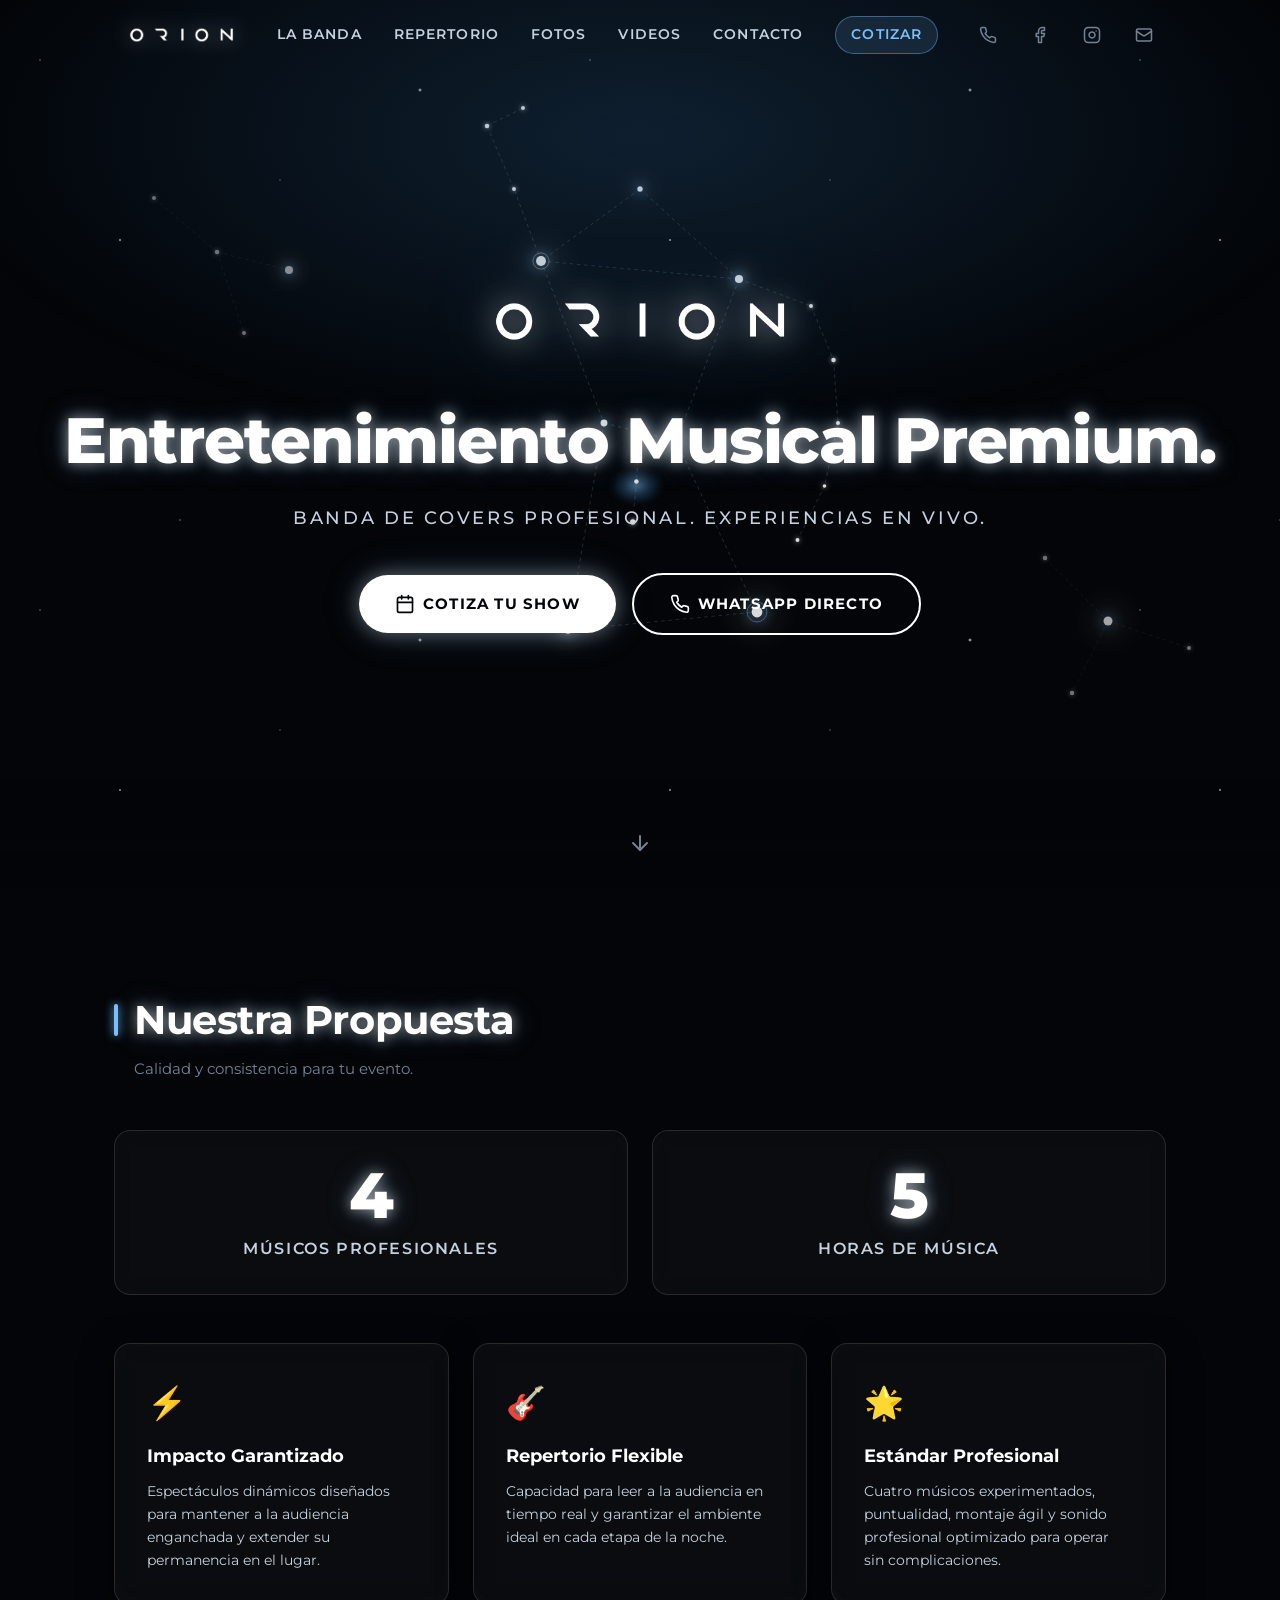
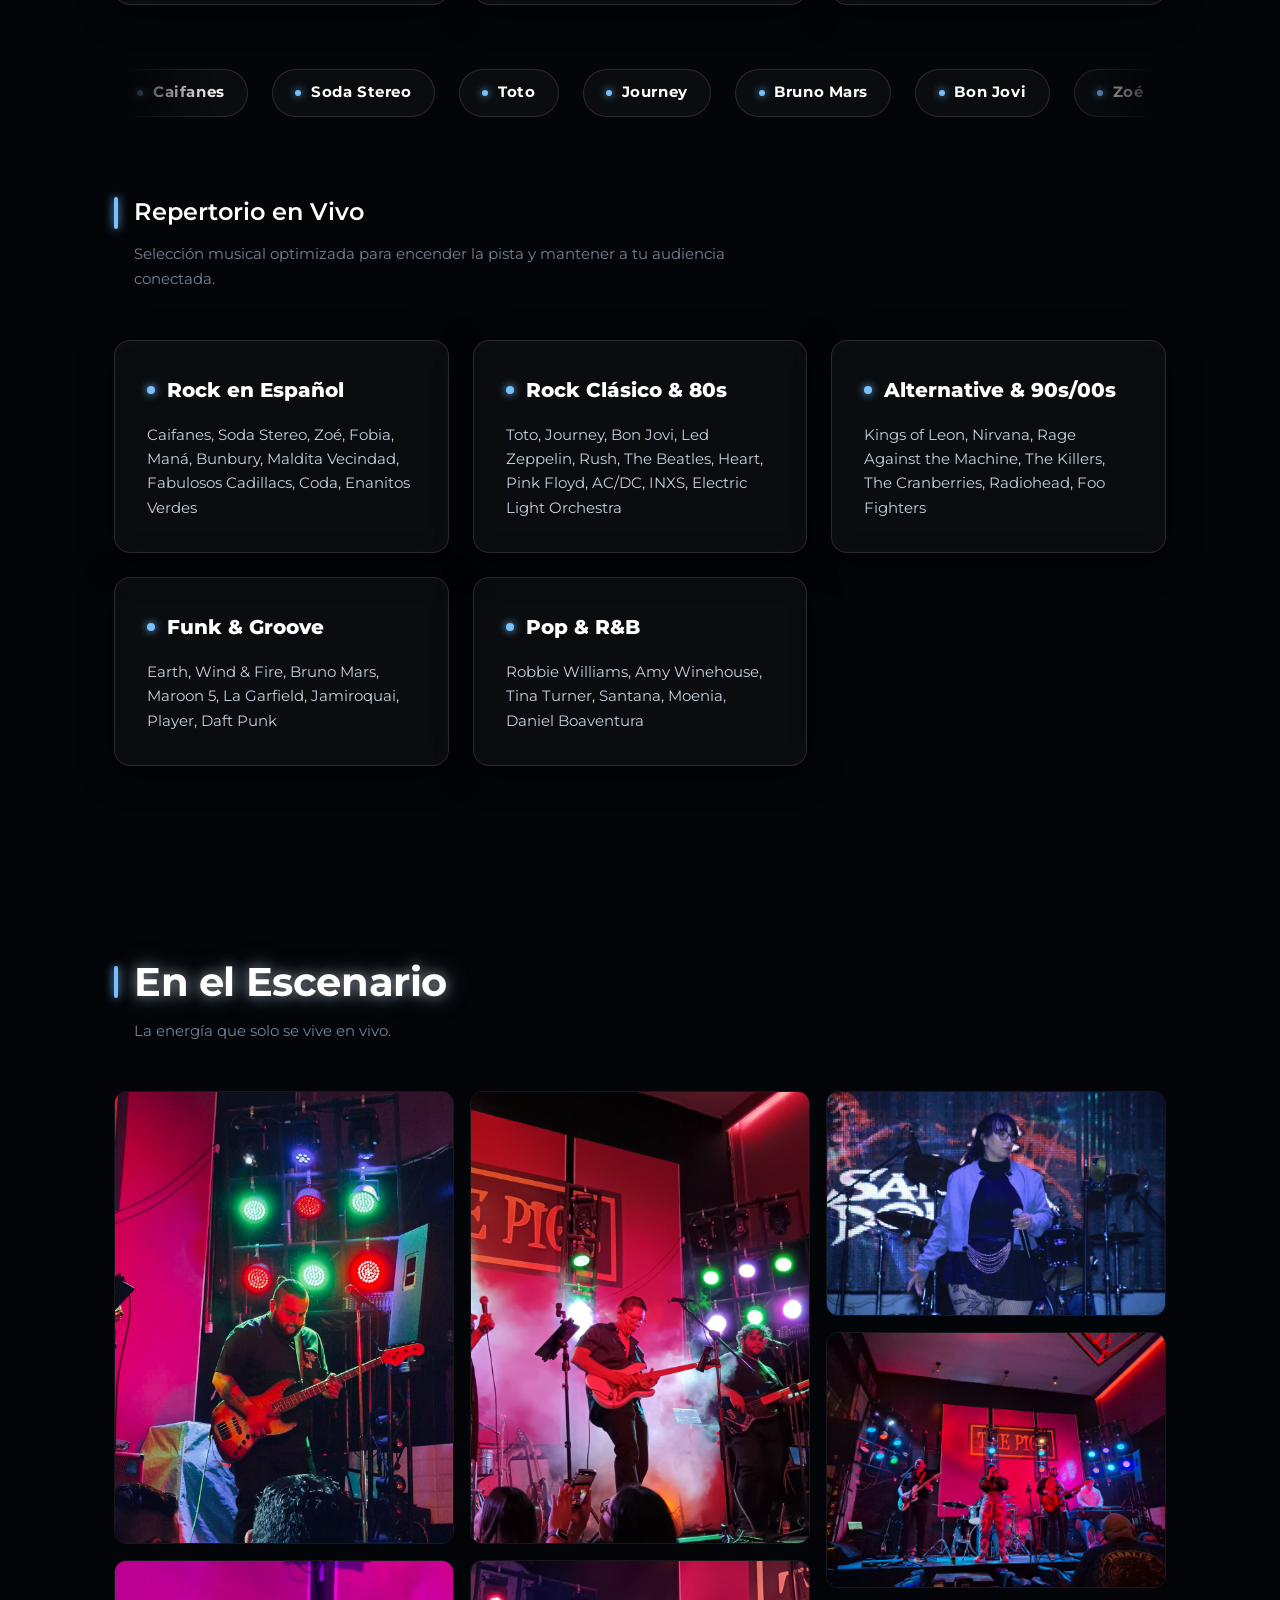
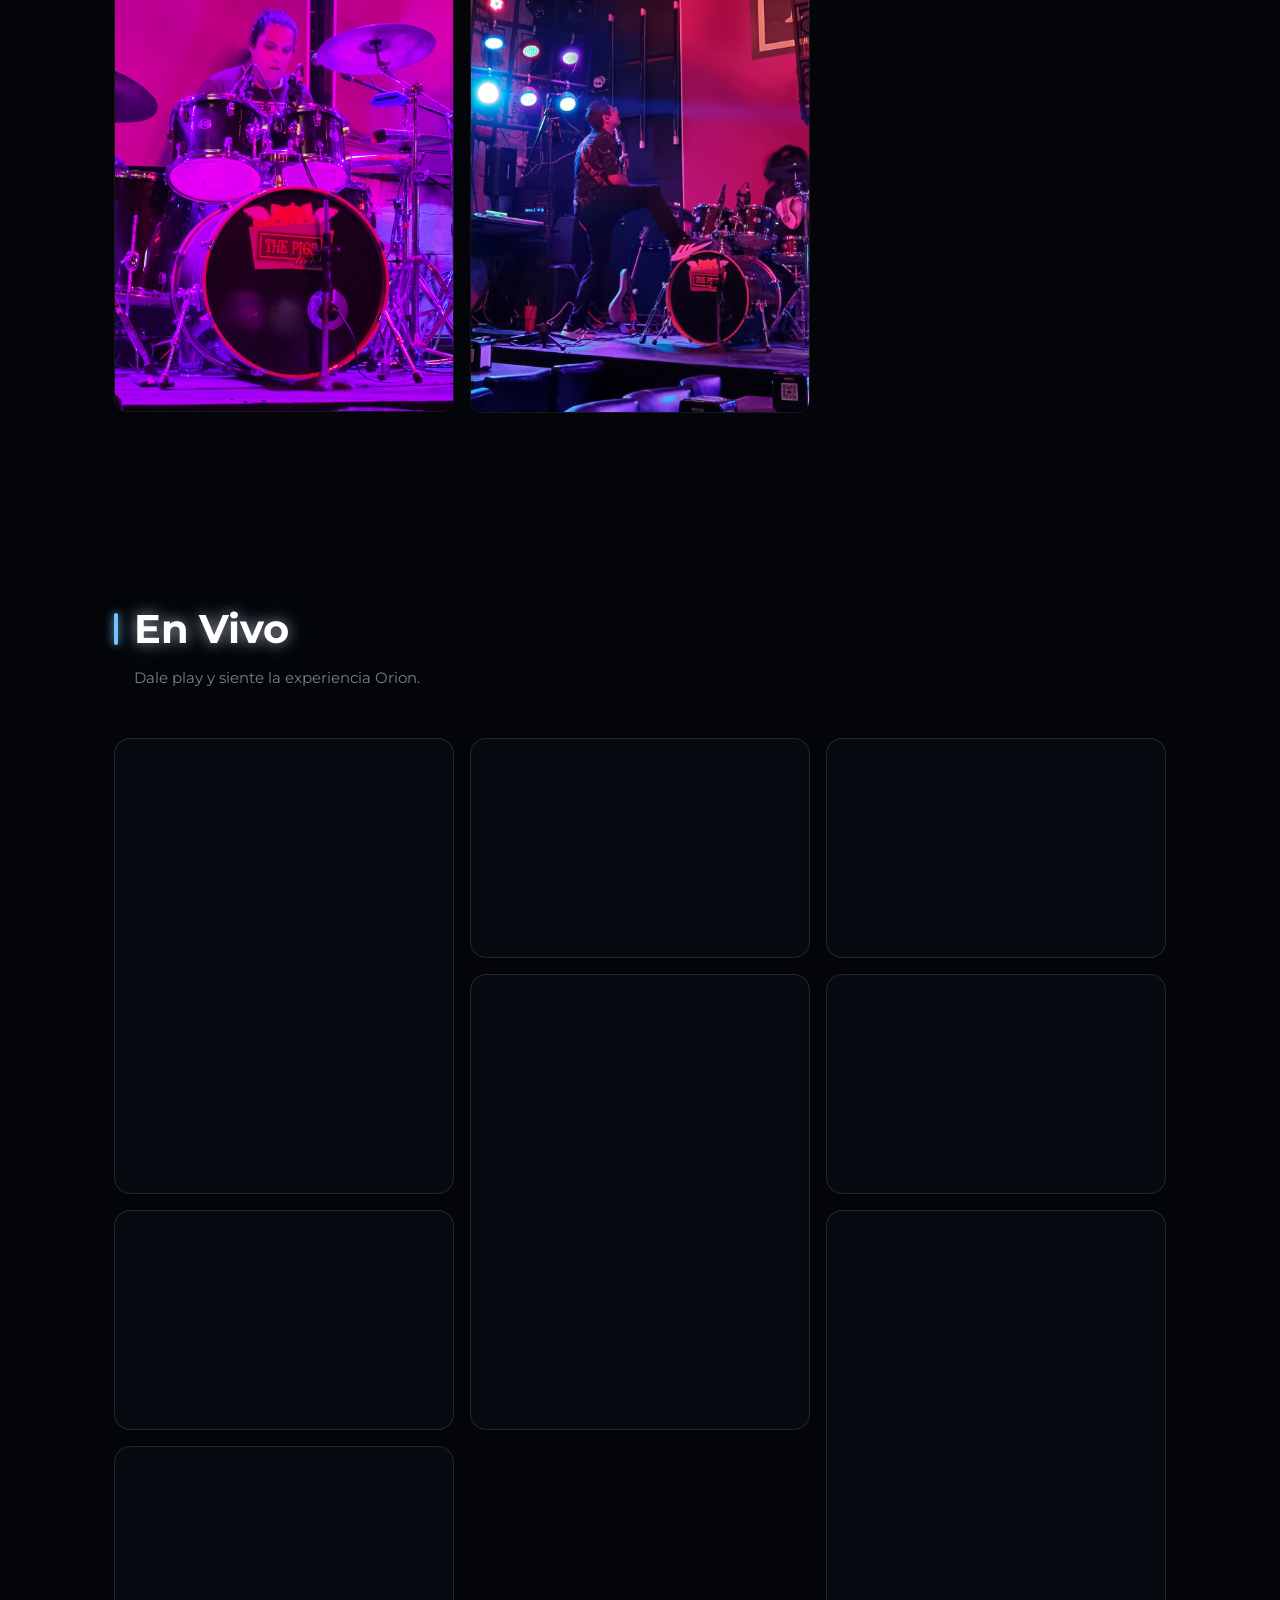
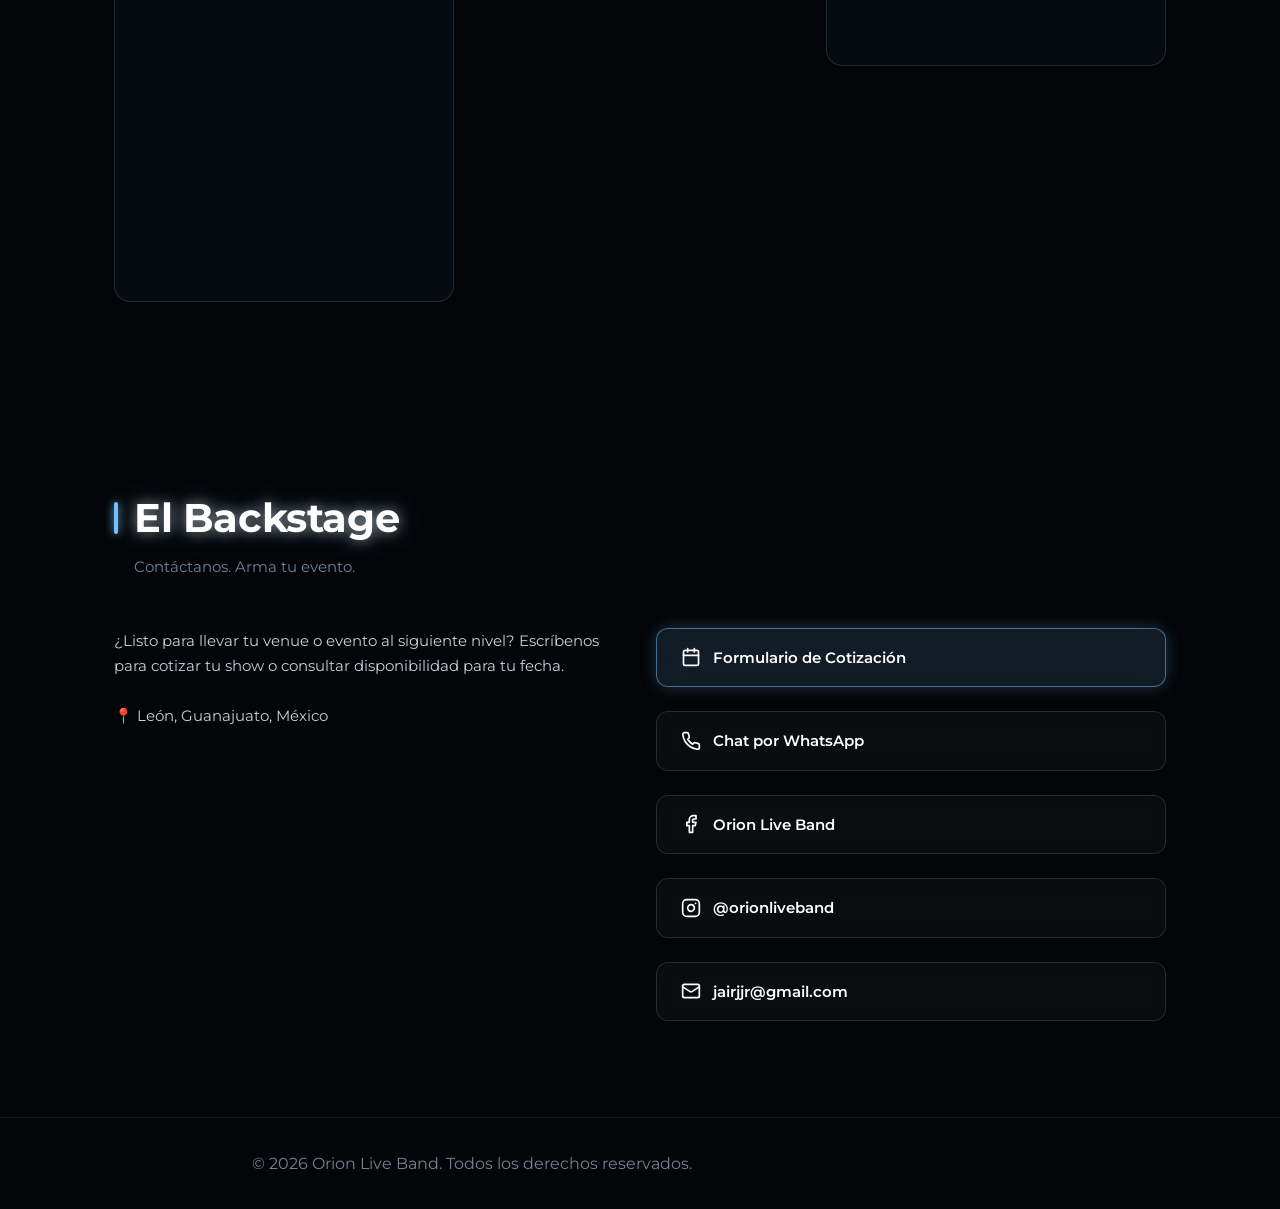
==== commit 6a4c0a4c: "261021 Brief Cotizador" ====
--- a/index.html
+++ b/index.html
@@ -160,6 +160,7 @@
                 <a href="#galeria" id="nav-link-galeria">Fotos</a>
                 <a href="#videos" id="nav-link-videos">Videos</a>
                 <a href="#backstage" id="nav-link-backstage">Contacto</a>
+                <a href="cotizar.html" id="nav-link-cotizar" class="nav-cta-link">Cotizar</a>
             </div>
 
             <!-- Redes Sociales Omnipresentes en Header -->
@@ -204,14 +205,25 @@
             >
             <h1 id="hero-title">Entretenimiento Musical Premium.</h1>
             <p class="hero__tagline" id="hero-tagline">Banda de covers profesional. Experiencias en vivo.</p>
-            <div class="hero__cta">
+            <div class="hero__cta hero__cta-group">
                 <a
-                    href="#backstage"
+                    href="cotizar.html"
                     class="btn btn--primary"
+                    id="hero-cta-quote"
+                >
+                    <svg xmlns="http://www.w3.org/2000/svg" width="20" height="20" viewBox="0 0 24 24" fill="none" stroke="currentColor" stroke-width="2" stroke-linecap="round" stroke-linejoin="round"><rect width="18" height="18" x="3" y="4" rx="2" ry="2"/><line x1="16" x2="16" y1="2" y2="6"/><line x1="8" x2="8" y1="2" y2="6"/><line x1="3" x2="21" y1="10" y2="10"/></svg>
+                    Cotiza tu Show
+                </a>
+                <a
+                    href="https://wa.me/524771797700?text=Hola%20Orion,%20me%20gustar%C3%ADa%20platicar%20sobre%20un%20show"
+                    target="_blank"
+                    rel="noopener noreferrer"
+                    class="btn btn--outline"
                     id="hero-cta-whatsapp"
+                    aria-label="Contactar por WhatsApp"
                 >
                     <svg xmlns="http://www.w3.org/2000/svg" width="20" height="20" viewBox="0 0 24 24" fill="none" stroke="currentColor" stroke-width="2" stroke-linecap="round" stroke-linejoin="round"><path d="M22 16.92v3a2 2 0 0 1-2.18 2 19.79 19.79 0 0 1-8.63-3.07 19.5 19.5 0 0 1-6-6 19.79 19.79 0 0 1-3.07-8.67A2 2 0 0 1 4.11 2h3a2 2 0 0 1 2 1.72 12.84 12.84 0 0 0 .7 2.81 2 2 0 0 1-.45 2.11L8.09 9.91a16 16 0 0 0 6 6l1.27-1.27a2 2 0 0 1 2.11-.45 12.84 12.84 0 0 0 2.81.7A2 2 0 0 1 22 16.92z"></path></svg>
-                    Cotiza tu Show
+                    WhatsApp Directo
                 </a>
             </div>
         </div>
@@ -469,7 +481,17 @@
                 </div>
 
                 <div class="contact-block" id="contact-links">
-                    <!-- 1. WhatsApp -->
+                    <!-- 1. Formulario de Cotización (Brief Oficial) -->
+                    <a
+                        href="cotizar.html"
+                        class="contact-link contact-link--featured"
+                        id="contact-brief"
+                    >
+                        <svg xmlns="http://www.w3.org/2000/svg" width="20" height="20" viewBox="0 0 24 24" fill="none" stroke="currentColor" stroke-width="2" stroke-linecap="round" stroke-linejoin="round"><rect width="18" height="18" x="3" y="4" rx="2" ry="2"/><line x1="16" x2="16" y1="2" y2="6"/><line x1="8" x2="8" y1="2" y2="6"/><line x1="3" x2="21" y1="10" y2="10"/></svg>
+                        Formulario de Cotización
+                    </a>
+
+                    <!-- 2. WhatsApp -->
                     <a
                         href="https://wa.me/524771797700?text=Hola%20Orion,%20quiero%20cotizar%20un%20show"
                         target="_blank"
@@ -478,10 +500,10 @@
                         id="contact-whatsapp"
                     >
                         <svg xmlns="http://www.w3.org/2000/svg" width="20" height="20" viewBox="0 0 24 24" fill="none" stroke="currentColor" stroke-width="2" stroke-linecap="round" stroke-linejoin="round"><path d="M22 16.92v3a2 2 0 0 1-2.18 2 19.79 19.79 0 0 1-8.63-3.07 19.5 19.5 0 0 1-6-6 19.79 19.79 0 0 1-3.07-8.67A2 2 0 0 1 4.11 2h3a2 2 0 0 1 2 1.72 12.84 12.84 0 0 0 .7 2.81 2 2 0 0 1-.45 2.11L8.09 9.91a16 16 0 0 0 6 6l1.27-1.27a2 2 0 0 1 2.11-.45 12.84 12.84 0 0 0 2.81.7A2 2 0 0 1 22 16.92z"></path></svg>
-                        Cotiza por WhatsApp
+                        Chat por WhatsApp
                     </a>
 
-                    <!-- 2. Facebook -->
+                    <!-- 3. Facebook -->
                     <a
                         href="https://www.facebook.com/profile.php?id=61578739701452"
                         target="_blank"
@@ -493,7 +515,7 @@
                         Orion Live Band
                     </a>
 
-                    <!-- 3. Instagram -->
+                    <!-- 4. Instagram -->
                     <a
                         href="https://www.instagram.com/orionliveband/"
                         target="_blank"
@@ -505,7 +527,7 @@
                         @orionliveband
                     </a>
 
-                    <!-- 4. Email -->
+                    <!-- 5. Email -->
                     <a
                         href="mailto:jairjjr@gmail.com?subject=Cotizaci%C3%B3n%20Orion%20Live%20Band&body=Hola%20Orion,%20me%20gustar%C3%ADa%20cotizar%20un%20show"
                         class="contact-link"
--- a/css/styles.css
+++ b/css/styles.css
@@ -805,6 +805,27 @@
 .contact-link img {
     width: 20px;
     height: 20px;
+}
+
+.contact-link--featured {
+    background: rgba(121, 192, 255, 0.12);
+    border-color: rgba(121, 192, 255, 0.5);
+    color: #FFFFFF;
+    box-shadow: 0 0 16px rgba(121, 192, 255, 0.25);
+}
+
+.contact-link--featured:hover {
+    background: rgba(121, 192, 255, 0.22);
+    border-color: var(--color-accent-glow);
+    box-shadow: 0 0 24px rgba(121, 192, 255, 0.45);
+}
+
+.hero__cta-group {
+    display: flex;
+    gap: 1rem;
+    flex-wrap: wrap;
+    justify-content: center;
+    align-items: center;
 }
 
 /* --- Footer --- */
@@ -1106,4 +1127,708 @@
     .marquee-track {
         animation: none !important;
     }
-}
+    .spinner {
+        animation: none !important;
+    }
+}
+
+/* ========================================================================
+   ORION EPK — Briefing & Cotizador de Eventos (Design System Extendido)
+   ======================================================================== */
+
+.quote-page {
+    background-color: var(--color-bg-deep);
+    color: var(--color-text-body);
+    min-height: 100vh;
+    display: flex;
+    flex-direction: column;
+    position: relative;
+}
+
+/* Fondo Cósmico Estático */
+.cosmos-bg {
+    position: fixed;
+    inset: 0;
+    pointer-events: none;
+    z-index: 0;
+    overflow: hidden;
+}
+
+.cosmos-glow {
+    position: absolute;
+    border-radius: 50%;
+    filter: blur(120px);
+    opacity: 0.35;
+    pointer-events: none;
+}
+
+.cosmos-glow--top {
+    top: -150px;
+    right: 10%;
+    width: 500px;
+    height: 500px;
+    background: radial-gradient(circle, rgba(121, 192, 255, 0.22) 0%, transparent 70%);
+}
+
+.cosmos-glow--bottom {
+    bottom: -150px;
+    left: 5%;
+    width: 600px;
+    height: 600px;
+    background: radial-gradient(circle, rgba(56, 125, 190, 0.15) 0%, transparent 70%);
+}
+
+/* Header del Cotizador */
+.quote-header {
+    position: sticky;
+    top: 0;
+    z-index: 100;
+    background: rgba(3, 5, 8, 0.85);
+    backdrop-filter: blur(12px);
+    border-bottom: 1px solid var(--glass-border);
+    padding: 0.75rem 1.5rem;
+}
+
+.quote-header__inner {
+    max-width: 960px;
+    margin: 0 auto;
+    display: flex;
+    justify-content: space-between;
+    align-items: center;
+}
+
+.quote-header__logo img {
+    height: 38px;
+    width: auto;
+    filter: drop-shadow(0 0 10px rgba(121, 192, 255, 0.4));
+}
+
+.quote-header__back {
+    display: inline-flex;
+    align-items: center;
+    gap: 0.5rem;
+    font-size: 0.875rem;
+    font-weight: 600;
+    color: var(--color-text-body);
+    padding: 0.5rem 1rem;
+    border-radius: 20px;
+    border: 1px solid var(--glass-border);
+    background: var(--glass-bg);
+    transition: var(--transition-fast);
+}
+
+.quote-header__back:hover {
+    color: var(--color-text-primary);
+    background: var(--glass-bg-hover);
+    border-color: var(--color-accent-glow);
+    transform: translateX(-3px);
+}
+
+/* Contenedor Principal */
+.quote-main {
+    flex: 1;
+    position: relative;
+    z-index: 1;
+    padding: 3rem 1.5rem 5rem;
+}
+
+.quote-container {
+    max-width: 860px;
+    margin: 0 auto;
+}
+
+/* Intro del Cotizador */
+.quote-intro {
+    text-align: center;
+    margin-bottom: 3rem;
+}
+
+.quote-badge {
+    display: inline-block;
+    font-size: 0.75rem;
+    font-weight: 700;
+    text-transform: uppercase;
+    letter-spacing: 0.15em;
+    color: var(--color-accent-glow);
+    background: rgba(121, 192, 255, 0.08);
+    border: 1px solid rgba(121, 192, 255, 0.25);
+    padding: 0.35rem 1rem;
+    border-radius: 50px;
+    margin-bottom: 1rem;
+}
+
+.quote-title {
+    font-size: clamp(2rem, 4vw, 3rem);
+    font-weight: 800;
+    color: var(--color-text-primary);
+    margin-bottom: 1rem;
+    text-shadow: var(--text-glow);
+}
+
+.quote-subtitle {
+    font-size: 1rem;
+    color: var(--color-text-body);
+    max-width: 680px;
+    margin: 0 auto;
+    line-height: 1.6;
+}
+
+/* Secciones del Formulario */
+.form-section {
+    background: var(--color-bg-card);
+    border: 1px solid var(--glass-border);
+    border-radius: 16px;
+    padding: 2.25rem;
+    margin-bottom: 2rem;
+    backdrop-filter: blur(12px);
+    box-shadow: var(--shadow-card);
+    transition: var(--transition-smooth);
+}
+
+.form-section:hover {
+    border-color: rgba(121, 192, 255, 0.3);
+}
+
+.form-section__header {
+    display: flex;
+    align-items: flex-start;
+    gap: 1.25rem;
+    margin-bottom: 1.75rem;
+    padding-bottom: 1.25rem;
+    border-bottom: 1px solid rgba(255, 255, 255, 0.07);
+}
+
+.form-section__step {
+    display: inline-flex;
+    align-items: center;
+    justify-content: center;
+    width: 36px;
+    height: 36px;
+    border-radius: 10px;
+    background: rgba(121, 192, 255, 0.12);
+    border: 1px solid rgba(121, 192, 255, 0.3);
+    color: var(--color-accent-glow);
+    font-size: 0.875rem;
+    font-weight: 800;
+    flex-shrink: 0;
+}
+
+.form-section__title {
+    font-size: 1.25rem;
+    font-weight: 700;
+    color: var(--color-text-primary);
+    margin-bottom: 0.25rem;
+}
+
+.form-section__desc {
+    font-size: 0.875rem;
+    color: var(--color-text-muted);
+}
+
+/* Grillas y Campos */
+.form-grid {
+    display: grid;
+    grid-template-columns: repeat(2, 1fr);
+    gap: 1.5rem;
+}
+
+.form-group {
+    display: flex;
+    flex-direction: column;
+}
+
+.form-group--full {
+    grid-column: span 2;
+}
+
+.form-group--half {
+    grid-column: span 1;
+}
+
+.form-label {
+    font-size: 0.875rem;
+    font-weight: 600;
+    color: var(--color-text-primary);
+    margin-bottom: 0.6rem;
+    display: flex;
+    align-items: center;
+    justify-content: space-between;
+}
+
+.form-sublabel {
+    display: block;
+    font-size: 0.8125rem;
+    font-weight: 500;
+    color: var(--color-text-muted);
+    margin: 1.25rem 0 0.75rem;
+}
+
+.required-star {
+    color: var(--color-accent-glow);
+    font-weight: 700;
+}
+
+.form-hint {
+    font-size: 0.8125rem;
+    color: var(--color-text-muted);
+    margin-top: 0.4rem;
+}
+
+/* Inputs y Textareas */
+.form-input,
+.form-textarea {
+    width: 100%;
+    padding: 0.85rem 1.15rem;
+    background: rgba(3, 5, 8, 0.7);
+    border: 1px solid var(--glass-border);
+    border-radius: 10px;
+    color: var(--color-text-primary);
+    font-family: var(--font-family);
+    font-size: 0.9375rem;
+    transition: var(--transition-fast);
+}
+
+.form-input:focus,
+.form-textarea:focus {
+    outline: none;
+    border-color: var(--color-accent-glow);
+    background: rgba(6, 10, 16, 0.95);
+    box-shadow: 0 0 12px rgba(121, 192, 255, 0.25);
+}
+
+.form-input::placeholder,
+.form-textarea::placeholder {
+    color: #5A6978;
+}
+
+.form-input--date {
+    color-scheme: dark;
+    cursor: pointer;
+}
+
+/* Tarjetas de Selección Rápida (Option Cards) */
+.option-cards-grid {
+    display: grid;
+    grid-template-columns: repeat(auto-fit, minmax(210px, 1fr));
+    gap: 1rem;
+}
+
+.option-cards-grid--two {
+    grid-template-columns: repeat(2, 1fr);
+}
+
+.option-cards-grid--three {
+    grid-template-columns: repeat(auto-fit, minmax(220px, 1fr));
+}
+
+.option-card {
+    position: relative;
+    cursor: pointer;
+    user-select: none;
+    display: block;
+}
+
+.option-card input[type="radio"] {
+    position: absolute;
+    opacity: 0;
+    width: 0;
+    height: 0;
+    pointer-events: none;
+}
+
+.option-card__content {
+    background: rgba(6, 10, 16, 0.65);
+    border: 1px solid var(--glass-border);
+    border-radius: 12px;
+    padding: 1.25rem 1rem;
+    display: flex;
+    flex-direction: column;
+    align-items: flex-start;
+    gap: 0.4rem;
+    transition: var(--transition-smooth);
+    min-height: 100px;
+}
+
+.option-card:hover .option-card__content {
+    background: var(--glass-bg-hover);
+    border-color: rgba(121, 192, 255, 0.4);
+    transform: translateY(-2px);
+}
+
+.option-card input[type="radio"]:focus-visible + .option-card__content {
+    outline: 2px solid var(--color-accent-glow);
+    outline-offset: 2px;
+}
+
+.option-card input[type="radio"]:checked + .option-card__content,
+.option-card.is-checked .option-card__content {
+    background: rgba(121, 192, 255, 0.1);
+    border-color: var(--color-accent-glow);
+    box-shadow: 0 0 18px rgba(121, 192, 255, 0.25);
+}
+
+.option-card__icon {
+    font-size: 1.5rem;
+    margin-bottom: 0.25rem;
+    display: inline-block;
+    transition: transform 0.2s ease;
+}
+
+.option-card:hover .option-card__icon {
+    transform: scale(1.15);
+}
+
+.option-card__title {
+    font-size: 0.9375rem;
+    font-weight: 700;
+    color: var(--color-text-primary);
+}
+
+.option-card__desc {
+    font-size: 0.8125rem;
+    color: var(--color-text-muted);
+    line-height: 1.4;
+}
+
+/* Stepper y Aforo en Brincos de 25 */
+.guests-header {
+    display: flex;
+    justify-content: space-between;
+    align-items: center;
+    margin-bottom: 0.75rem;
+}
+
+.guests-counter-badge {
+    font-size: 0.875rem;
+    font-weight: 700;
+    color: var(--color-accent-glow);
+    background: rgba(121, 192, 255, 0.15);
+    border: 1px solid rgba(121, 192, 255, 0.35);
+    padding: 0.25rem 0.85rem;
+    border-radius: 20px;
+}
+
+.stepper-box {
+    display: flex;
+    align-items: center;
+    justify-content: center;
+    gap: 1rem;
+    background: rgba(3, 5, 8, 0.75);
+    border: 1px solid var(--glass-border);
+    border-radius: 14px;
+    padding: 0.75rem 1rem;
+}
+
+.stepper-btn {
+    min-width: 72px;
+    height: 44px;
+    border-radius: 10px;
+    border: 1px solid rgba(121, 192, 255, 0.3);
+    background: rgba(121, 192, 255, 0.08);
+    color: var(--color-text-primary);
+    font-family: var(--font-family);
+    font-size: 0.9375rem;
+    font-weight: 700;
+    cursor: pointer;
+    transition: var(--transition-fast);
+    display: inline-flex;
+    align-items: center;
+    justify-content: center;
+}
+
+.stepper-btn:hover {
+    background: rgba(121, 192, 255, 0.2);
+    border-color: var(--color-accent-glow);
+    transform: scale(1.05);
+}
+
+.stepper-btn:active {
+    transform: scale(0.95);
+}
+
+.stepper-value-wrap {
+    flex: 1;
+    max-width: 220px;
+    text-align: center;
+}
+
+.stepper-input {
+    width: 100%;
+    background: transparent;
+    border: none;
+    text-align: center;
+    color: var(--color-text-primary);
+    font-family: var(--font-family);
+    font-size: 1.25rem;
+    font-weight: 800;
+    outline: none;
+    cursor: default;
+}
+
+/* Chips de Aforo */
+.chips-grid {
+    display: flex;
+    flex-wrap: wrap;
+    gap: 0.5rem;
+}
+
+.chip-btn {
+    min-height: 44px;
+    padding: 0.5rem 1rem;
+    border-radius: 30px;
+    border: 1px solid var(--glass-border);
+    background: rgba(6, 10, 16, 0.6);
+    color: var(--color-text-body);
+    font-family: var(--font-family);
+    font-size: 0.8125rem;
+    font-weight: 600;
+    cursor: pointer;
+    transition: var(--transition-fast);
+}
+
+.chip-btn:hover {
+    border-color: rgba(121, 192, 255, 0.4);
+    background: var(--glass-bg-hover);
+    color: var(--color-text-primary);
+}
+
+.chip-btn.is-active {
+    background: rgba(121, 192, 255, 0.18);
+    border-color: var(--color-accent-glow);
+    color: var(--color-text-primary);
+    box-shadow: 0 0 10px rgba(121, 192, 255, 0.3);
+}
+
+/* Alertas y Feedback */
+.form-alert {
+    padding: 1rem 1.25rem;
+    border-radius: 10px;
+    margin-bottom: 1.5rem;
+    font-size: 0.875rem;
+    line-height: 1.5;
+}
+
+.form-alert--error {
+    background: rgba(239, 68, 68, 0.12);
+    border: 1px solid rgba(239, 68, 68, 0.4);
+    color: #FCA5A5;
+}
+
+/* Contenedor de Envío */
+.form-submit-container {
+    text-align: center;
+    margin-top: 1rem;
+}
+
+.btn--submit {
+    width: 100%;
+    max-width: 420px;
+    justify-content: center;
+    padding: 1.15rem 2rem;
+    font-size: 1rem;
+}
+
+.btn-loader {
+    display: inline-flex;
+    align-items: center;
+    gap: 0.75rem;
+}
+
+.spinner {
+    width: 20px;
+    height: 20px;
+    border: 2px solid rgba(0, 0, 0, 0.2);
+    border-top-color: #000;
+    border-radius: 50%;
+    animation: spin 0.8s linear infinite;
+}
+
+@keyframes spin {
+    to { transform: rotate(360deg); }
+}
+
+.form-disclaimer {
+    font-size: 0.8125rem;
+    color: var(--color-text-muted);
+    margin-top: 1rem;
+}
+
+/* Pantalla de Éxito / Confirmación */
+.quote-success-card {
+    background: var(--color-bg-card);
+    border: 1px solid rgba(121, 192, 255, 0.4);
+    border-radius: 20px;
+    padding: 3rem 2rem;
+    text-align: center;
+    box-shadow: var(--shadow-glow);
+    backdrop-filter: blur(14px);
+    animation: fadeIn 0.4s ease-out;
+}
+
+@keyframes fadeIn {
+    from { opacity: 0; transform: translateY(12px); }
+    to   { opacity: 1; transform: translateY(0); }
+}
+
+.success-icon-wrap {
+    display: inline-flex;
+    align-items: center;
+    justify-content: center;
+    width: 72px;
+    height: 72px;
+    border-radius: 50%;
+    background: rgba(121, 192, 255, 0.15);
+    color: var(--color-accent-glow);
+    border: 1px solid rgba(121, 192, 255, 0.5);
+    margin-bottom: 1.5rem;
+    box-shadow: 0 0 25px rgba(121, 192, 255, 0.35);
+}
+
+.success-title {
+    font-size: clamp(1.75rem, 3.5vw, 2.25rem);
+    font-weight: 800;
+    color: var(--color-text-primary);
+    margin-bottom: 1rem;
+}
+
+.success-message {
+    font-size: 1.0625rem;
+    color: var(--color-text-body);
+    max-width: 620px;
+    margin: 0 auto 2rem;
+    line-height: 1.6;
+}
+
+.glow-text {
+    color: var(--color-accent-glow);
+}
+
+/* Resumen Visual */
+.summary-card {
+    background: rgba(3, 5, 8, 0.8);
+    border: 1px solid var(--glass-border);
+    border-radius: 12px;
+    padding: 1.5rem;
+    max-width: 620px;
+    margin: 0 auto 2rem;
+    text-align: left;
+}
+
+.summary-title {
+    font-size: 1rem;
+    font-weight: 700;
+    color: var(--color-text-primary);
+    margin-bottom: 1rem;
+    padding-bottom: 0.5rem;
+    border-bottom: 1px solid rgba(255, 255, 255, 0.08);
+}
+
+.summary-list {
+    display: grid;
+    grid-template-columns: 1fr;
+    gap: 0.75rem;
+}
+
+.summary-item {
+    display: flex;
+    justify-content: space-between;
+    font-size: 0.875rem;
+    border-bottom: 1px dashed rgba(255, 255, 255, 0.05);
+    padding-bottom: 0.5rem;
+}
+
+.summary-label {
+    color: var(--color-text-muted);
+    font-weight: 500;
+}
+
+.summary-value {
+    color: var(--color-text-primary);
+    font-weight: 600;
+    text-align: right;
+}
+
+/* Botón de Respaldo WhatsApp */
+.whatsapp-backup-box {
+    background: rgba(37, 211, 102, 0.06);
+    border: 1px solid rgba(37, 211, 102, 0.25);
+    border-radius: 14px;
+    padding: 1.75rem;
+    max-width: 620px;
+    margin: 0 auto 2rem;
+}
+
+.whatsapp-backup-text {
+    font-size: 0.9375rem;
+    color: #D1FAE5;
+    margin-bottom: 1rem;
+}
+
+.btn--whatsapp-direct {
+    background: #25D366;
+    color: #030508;
+    font-weight: 700;
+    box-shadow: 0 0 20px rgba(37, 211, 102, 0.35);
+    display: inline-flex;
+    align-items: center;
+    gap: 0.5rem;
+    padding: 0.95rem 1.85rem;
+    border-radius: 50px;
+    transition: var(--transition-smooth);
+}
+
+.btn--whatsapp-direct:hover {
+    background: #2BF075;
+    color: #000;
+    transform: scale(1.04);
+    box-shadow: 0 0 25px rgba(37, 211, 102, 0.6);
+}
+
+.success-actions {
+    margin-top: 1.5rem;
+}
+
+/* Enlace Destacado en Navbar de index.html */
+.nav-cta-link {
+    background: rgba(121, 192, 255, 0.12);
+    border: 1px solid rgba(121, 192, 255, 0.4);
+    padding: 0.4rem 0.95rem;
+    border-radius: 20px;
+    color: var(--color-accent-glow) !important;
+    font-weight: 700;
+    transition: var(--transition-fast);
+}
+
+.nav-cta-link:hover {
+    background: rgba(121, 192, 255, 0.25);
+    color: #FFFFFF !important;
+    box-shadow: 0 0 12px rgba(121, 192, 255, 0.4);
+}
+
+.nav-cta-link::after {
+    display: none !important;
+}
+
+/* Adaptabilidad Responsiva para el Cotizador */
+@media (max-width: 768px) {
+    .form-grid {
+        grid-template-columns: 1fr;
+    }
+
+    .form-group--half {
+        grid-column: span 1;
+    }
+
+    .form-section {
+        padding: 1.5rem;
+    }
+
+    .option-cards-grid--two {
+        grid-template-columns: 1fr;
+    }
+
+    .stepper-box {
+        flex-direction: row;
+    }
+}
+
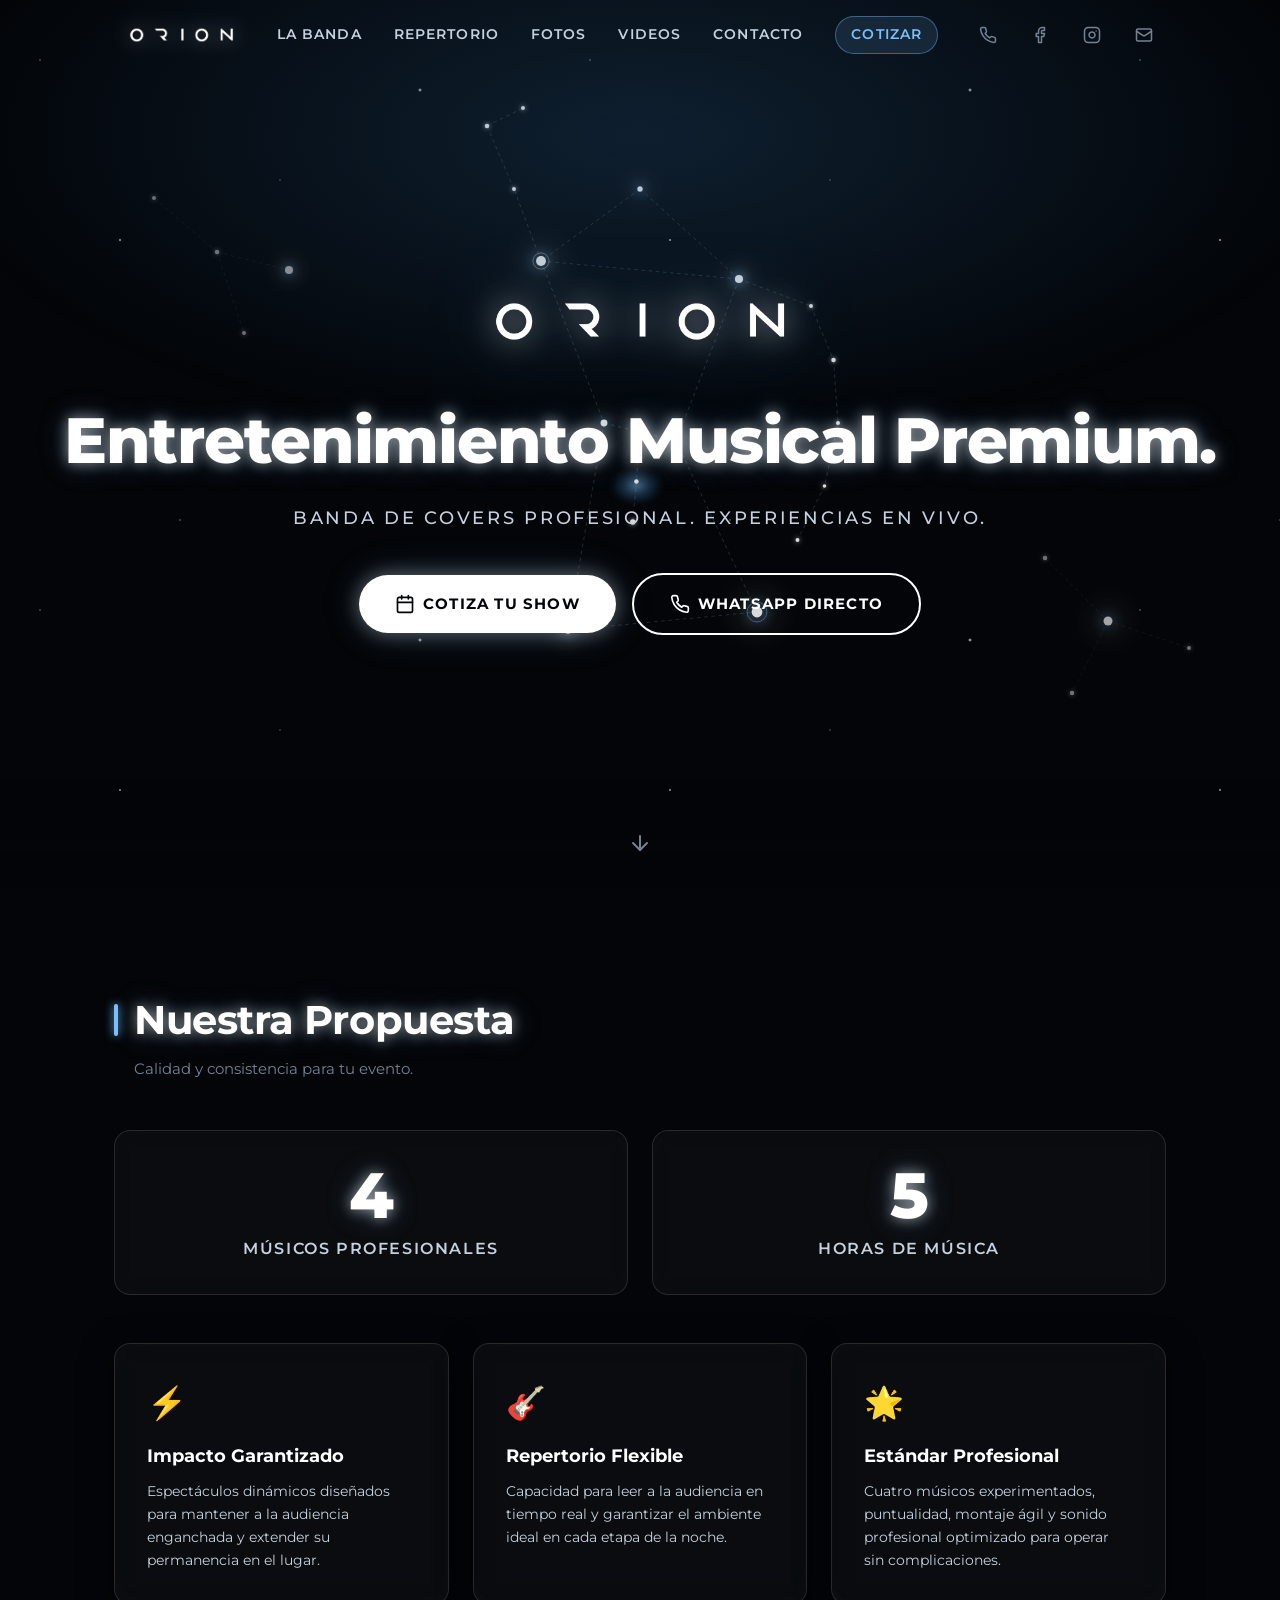
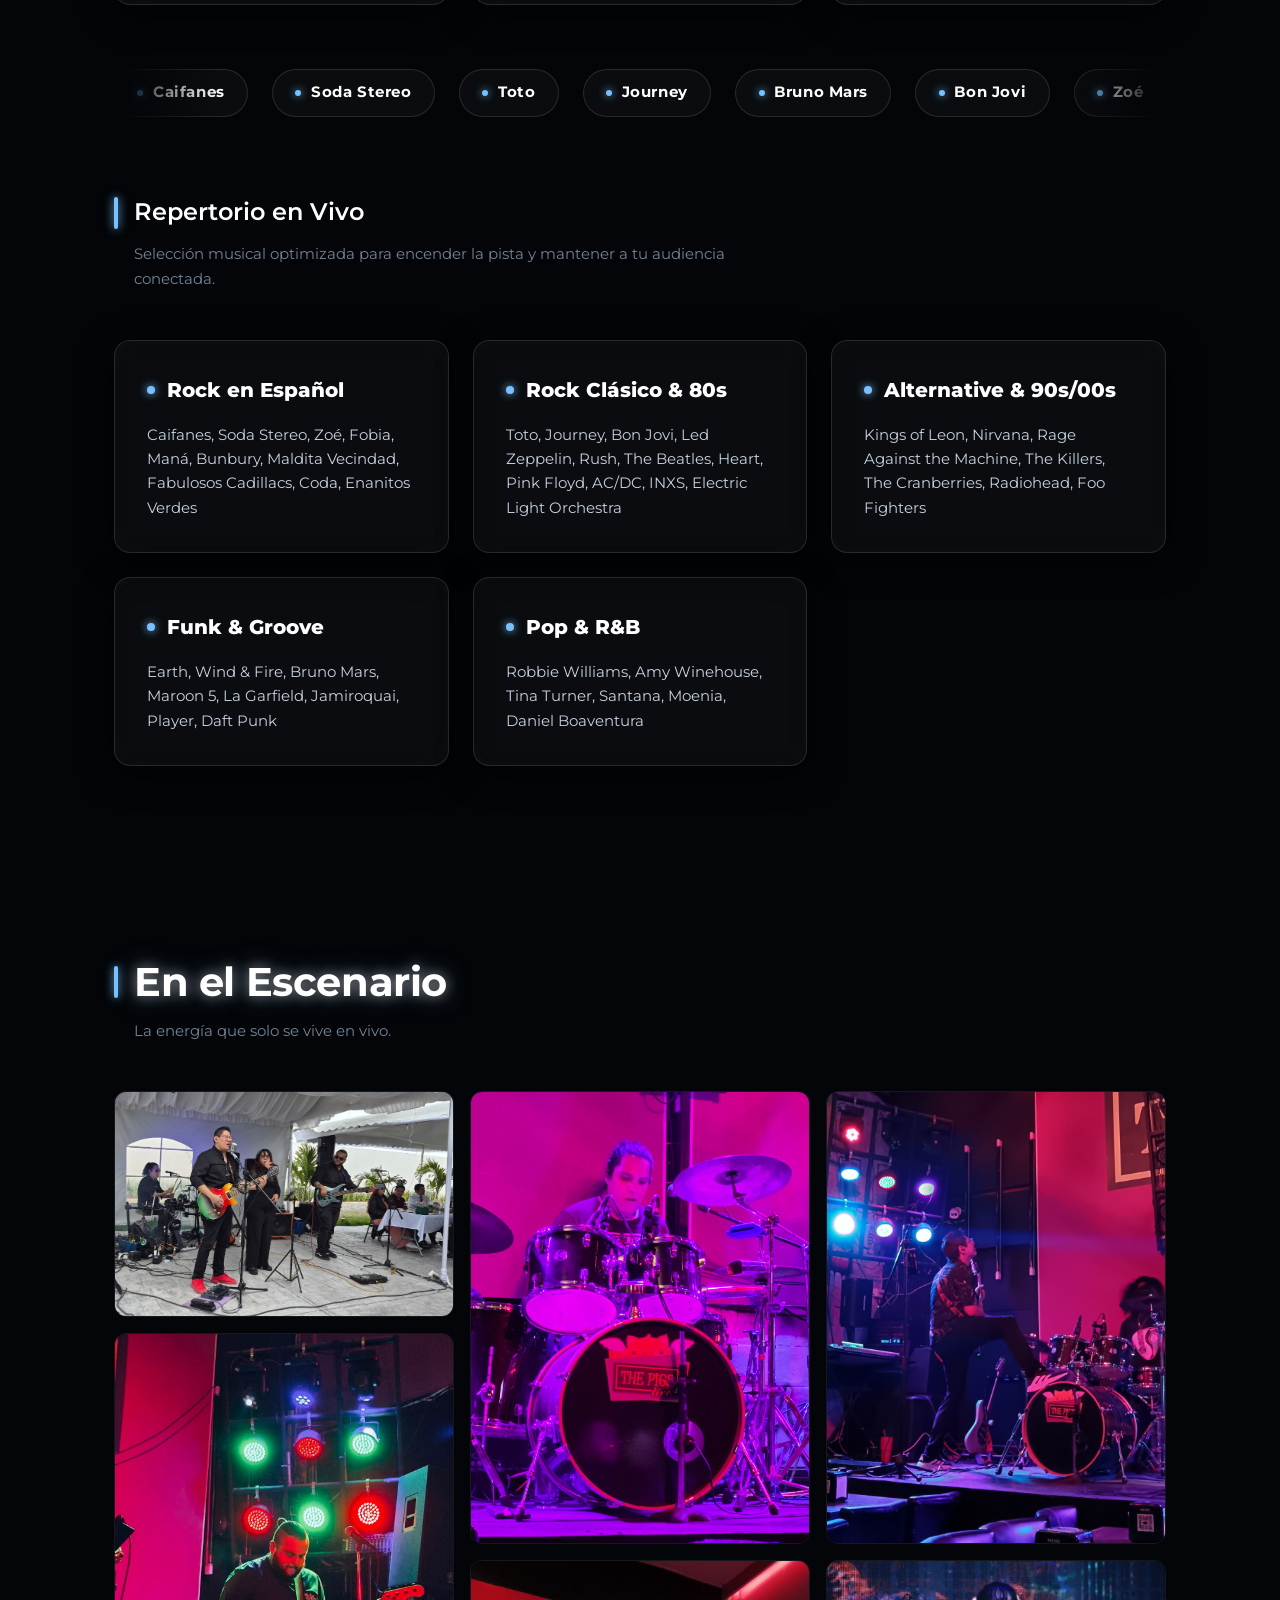
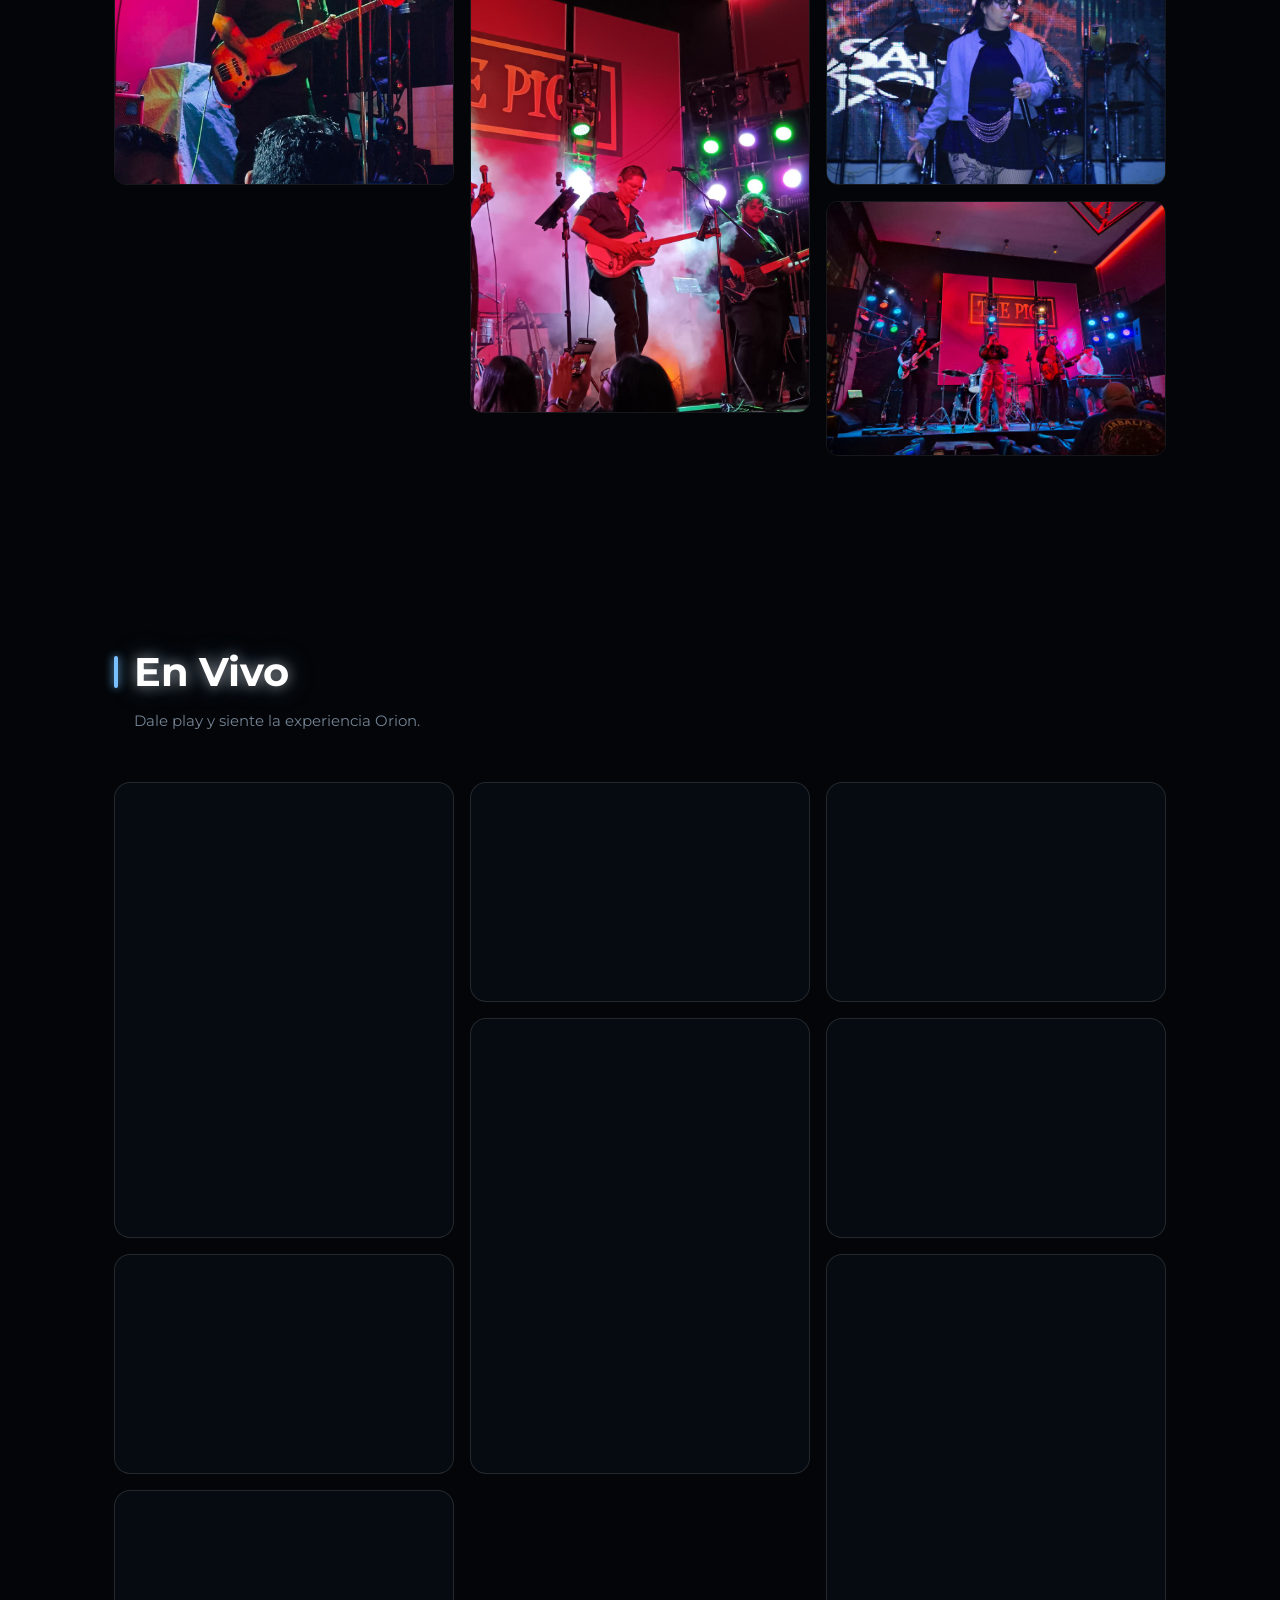
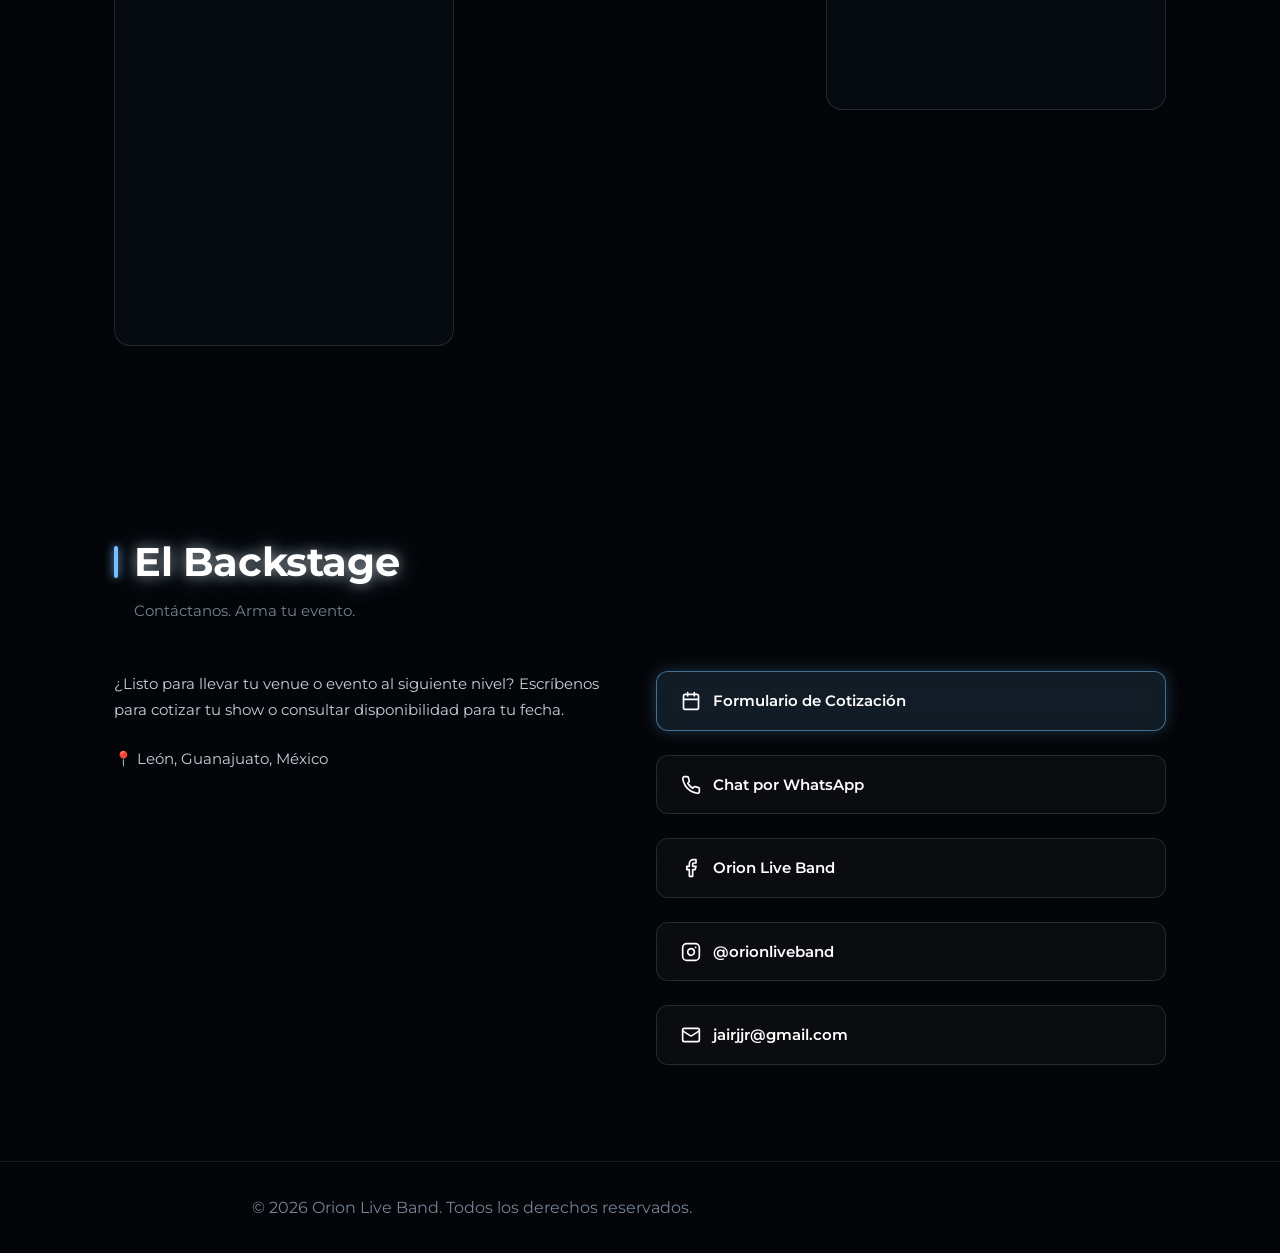
==== commit c1cfb736: "261021 Foto Nueva" ====
--- a/index.html
+++ b/index.html
@@ -376,7 +376,10 @@
 
             <!-- Galería de Fotos -->
             <div class="gallery-grid" id="gallery-container">
-                                                                                                                <!-- GALLERY_START -->
+                                                                                                                                <!-- GALLERY_START -->
+                <a class="gallery-item" href="media/img/OrionBoda.jpeg" onclick="event.preventDefault(); document.getElementById('lightbox-img').src=this.href; document.getElementById('lightbox').classList.add('active'); document.body.style.overflow='hidden';">
+                    <img src="media/img/OrionBoda.jpeg" alt="Orion Live Band - OrionBoda" loading="lazy">
+                </a>
                 <a class="gallery-item" href="media/img/claudio-bass-live02.jpeg" onclick="event.preventDefault(); document.getElementById('lightbox-img').src=this.href; document.getElementById('lightbox').classList.add('active'); document.body.style.overflow='hidden';">
                     <img src="media/img/claudio-bass-live02.jpeg" alt="Orion Live Band - claudio-bass-live02" loading="lazy">
                 </a>
@@ -396,6 +399,7 @@
                     <img src="media/img/orion-band-full.jpeg" alt="Orion Live Band - orion-band-full" loading="lazy">
                 </a>
                 <!-- GALLERY_END -->
+
 
 
 
--- a/css/styles.css
+++ b/css/styles.css
@@ -1401,9 +1401,59 @@
     color: #5A6978;
 }
 
-.form-input--date {
+.form-input--date,
+.form-input--time {
     color-scheme: dark;
     cursor: pointer;
+}
+
+/* Presets Rápidos de Horario */
+.time-presets {
+    display: flex;
+    gap: 0.5rem;
+    margin-top: 0.5rem;
+}
+
+.time-pill-btn {
+    flex: 1;
+    background: rgba(6, 10, 16, 0.7);
+    border: 1px solid var(--glass-border);
+    color: var(--color-text-body);
+    padding: 0.45rem 0.65rem;
+    border-radius: 8px;
+    font-family: var(--font-family);
+    font-size: 0.75rem;
+    font-weight: 600;
+    cursor: pointer;
+    transition: var(--transition-fast);
+    text-align: center;
+}
+
+.time-pill-btn:hover {
+    border-color: rgba(121, 192, 255, 0.4);
+    background: var(--glass-bg-hover);
+    color: var(--color-text-primary);
+}
+
+.time-pill-btn.is-active {
+    background: rgba(121, 192, 255, 0.15);
+    border-color: var(--color-accent-glow);
+    color: var(--color-text-primary);
+    box-shadow: 0 0 10px rgba(121, 192, 255, 0.25);
+}
+
+/* Duración Chips */
+.chips-grid--duration {
+    display: grid;
+    grid-template-columns: repeat(auto-fit, minmax(130px, 1fr));
+    gap: 0.5rem;
+    margin-top: 0.35rem;
+}
+
+.duration-chip {
+    text-align: center;
+    justify-content: center;
+    border-radius: 10px;
 }
 
 /* Tarjetas de Selección Rápida (Option Cards) */
@@ -1622,10 +1672,33 @@
 
 .btn--submit {
     width: 100%;
-    max-width: 420px;
+    max-width: 380px;
+    height: 52px;
+    display: inline-flex;
+    align-items: center;
     justify-content: center;
-    padding: 1.15rem 2rem;
-    font-size: 1rem;
+    gap: 0.6rem;
+    padding: 0 1.75rem;
+    font-size: 0.9375rem;
+    font-weight: 700;
+    letter-spacing: 0.04em;
+    border-radius: 12px;
+    background: linear-gradient(135deg, #FFFFFF 0%, #D8ECFF 100%);
+    color: #030508;
+    box-shadow: 0 0 16px rgba(121, 192, 255, 0.35);
+    transition: var(--transition-smooth);
+    border: none;
+    cursor: pointer;
+}
+
+.btn--submit:hover {
+    background: #FFFFFF;
+    transform: translateY(-2px);
+    box-shadow: 0 0 24px rgba(121, 192, 255, 0.55);
+}
+
+.btn--submit:active {
+    transform: translateY(0);
 }
 
 .btn-loader {
@@ -1809,26 +1882,155 @@
     display: none !important;
 }
 
-/* Adaptabilidad Responsiva para el Cotizador */
+/* Adaptabilidad Responsiva Integral para el Cotizador */
 @media (max-width: 768px) {
+    .quote-main {
+        padding: 1.5rem 1rem 3.5rem;
+    }
+
+    .quote-intro {
+        margin-bottom: 1.75rem;
+    }
+
+    .quote-title {
+        font-size: 1.75rem;
+    }
+
+    .quote-subtitle {
+        font-size: 0.875rem;
+    }
+
+    .form-section {
+        padding: 1.25rem 1rem !important;
+        margin-bottom: 1.25rem !important;
+        border-radius: 14px;
+    }
+
+    .form-section__header {
+        gap: 0.75rem;
+        margin-bottom: 1.25rem;
+        padding-bottom: 0.85rem;
+    }
+
+    .form-section__step {
+        width: 30px;
+        height: 30px;
+        font-size: 0.75rem;
+        border-radius: 8px;
+    }
+
+    .form-section__title {
+        font-size: 1.05rem;
+    }
+
+    .form-section__desc {
+        font-size: 0.75rem;
+    }
+
+    /* Campos SIEMPRE en 1 columna en móvil para evitar aplastamiento */
     .form-grid {
-        grid-template-columns: 1fr;
-    }
-
-    .form-group--half {
-        grid-column: span 1;
-    }
-
-    .form-section {
-        padding: 1.5rem;
+        display: flex !important;
+        flex-direction: column !important;
+        gap: 0.9rem !important;
+    }
+
+    .form-group--half,
+    .form-group--full {
+        width: 100% !important;
+        grid-column: auto !important;
+    }
+
+    .form-input,
+    .form-textarea {
+        font-size: 16px !important; /* Evita auto-zoom molesto en Safari iOS */
+        padding: 0.75rem 0.85rem !important;
+        border-radius: 8px !important;
+    }
+
+    /* Tarjetas de Evento Compactas en 2 Columnas */
+    .option-cards-grid {
+        grid-template-columns: repeat(2, 1fr) !important;
+        gap: 0.5rem !important;
+    }
+
+    .option-card__content {
+        padding: 0.75rem 0.5rem !important;
+        min-height: 76px !important;
+        align-items: center !important;
+        text-align: center !important;
+        justify-content: center !important;
+        border-radius: 10px !important;
+    }
+
+    .option-card__icon {
+        font-size: 1.35rem !important;
+        margin-bottom: 0.15rem !important;
+    }
+
+    .option-card__title {
+        font-size: 0.8125rem !important;
+        line-height: 1.2 !important;
+    }
+
+    .option-card__desc {
+        display: none !important; /* Oculta descripción larga para que quepan en 1 sola pantalla */
     }
 
     .option-cards-grid--two {
-        grid-template-columns: 1fr;
-    }
-
+        grid-template-columns: repeat(2, 1fr) !important;
+    }
+
+    .option-cards-grid--three {
+        grid-template-columns: 1fr !important;
+    }
+
+    .option-cards-grid--three .option-card__content {
+        align-items: flex-start !important;
+        text-align: left !important;
+        padding: 0.85rem 0.85rem !important;
+    }
+
+    .option-cards-grid--three .option-card__desc {
+        display: block !important;
+        font-size: 0.75rem !important;
+    }
+
+    /* Aforo y Chips */
     .stepper-box {
-        flex-direction: row;
-    }
-}
-
+        padding: 0.5rem 0.75rem;
+        gap: 0.5rem;
+    }
+
+    .stepper-btn {
+        min-width: 58px;
+        height: 38px;
+        font-size: 0.8125rem;
+    }
+
+    .stepper-input {
+        font-size: 1.05rem;
+    }
+
+    .chip-btn {
+        min-height: 38px;
+        padding: 0.35rem 0.7rem;
+        font-size: 0.75rem;
+    }
+
+    .chips-grid--duration {
+        grid-template-columns: repeat(2, 1fr);
+    }
+
+    /* Botón de Envío Móvil */
+    .btn--submit {
+        max-width: 100%;
+        height: 50px;
+        font-size: 0.9rem;
+    }
+
+    .quote-footer {
+        padding: 1.5rem 1rem;
+    }
+}
+
+
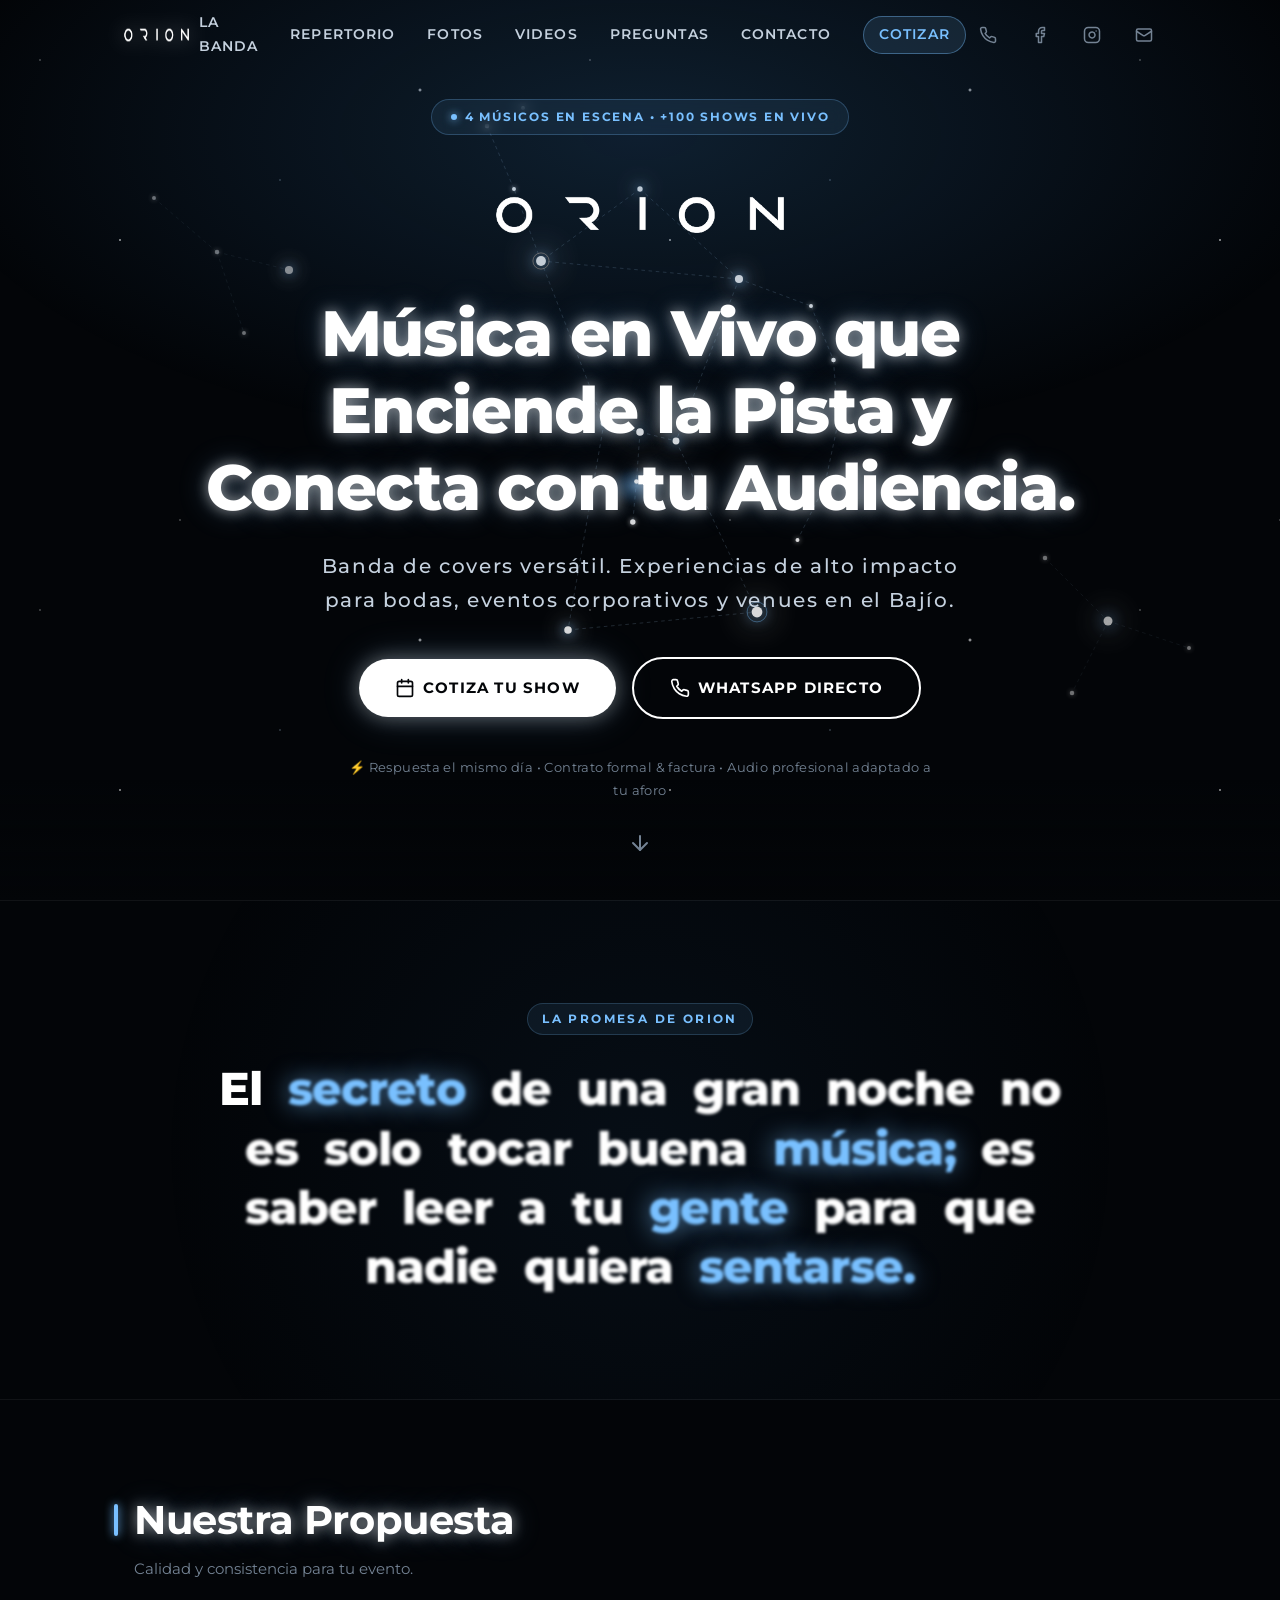
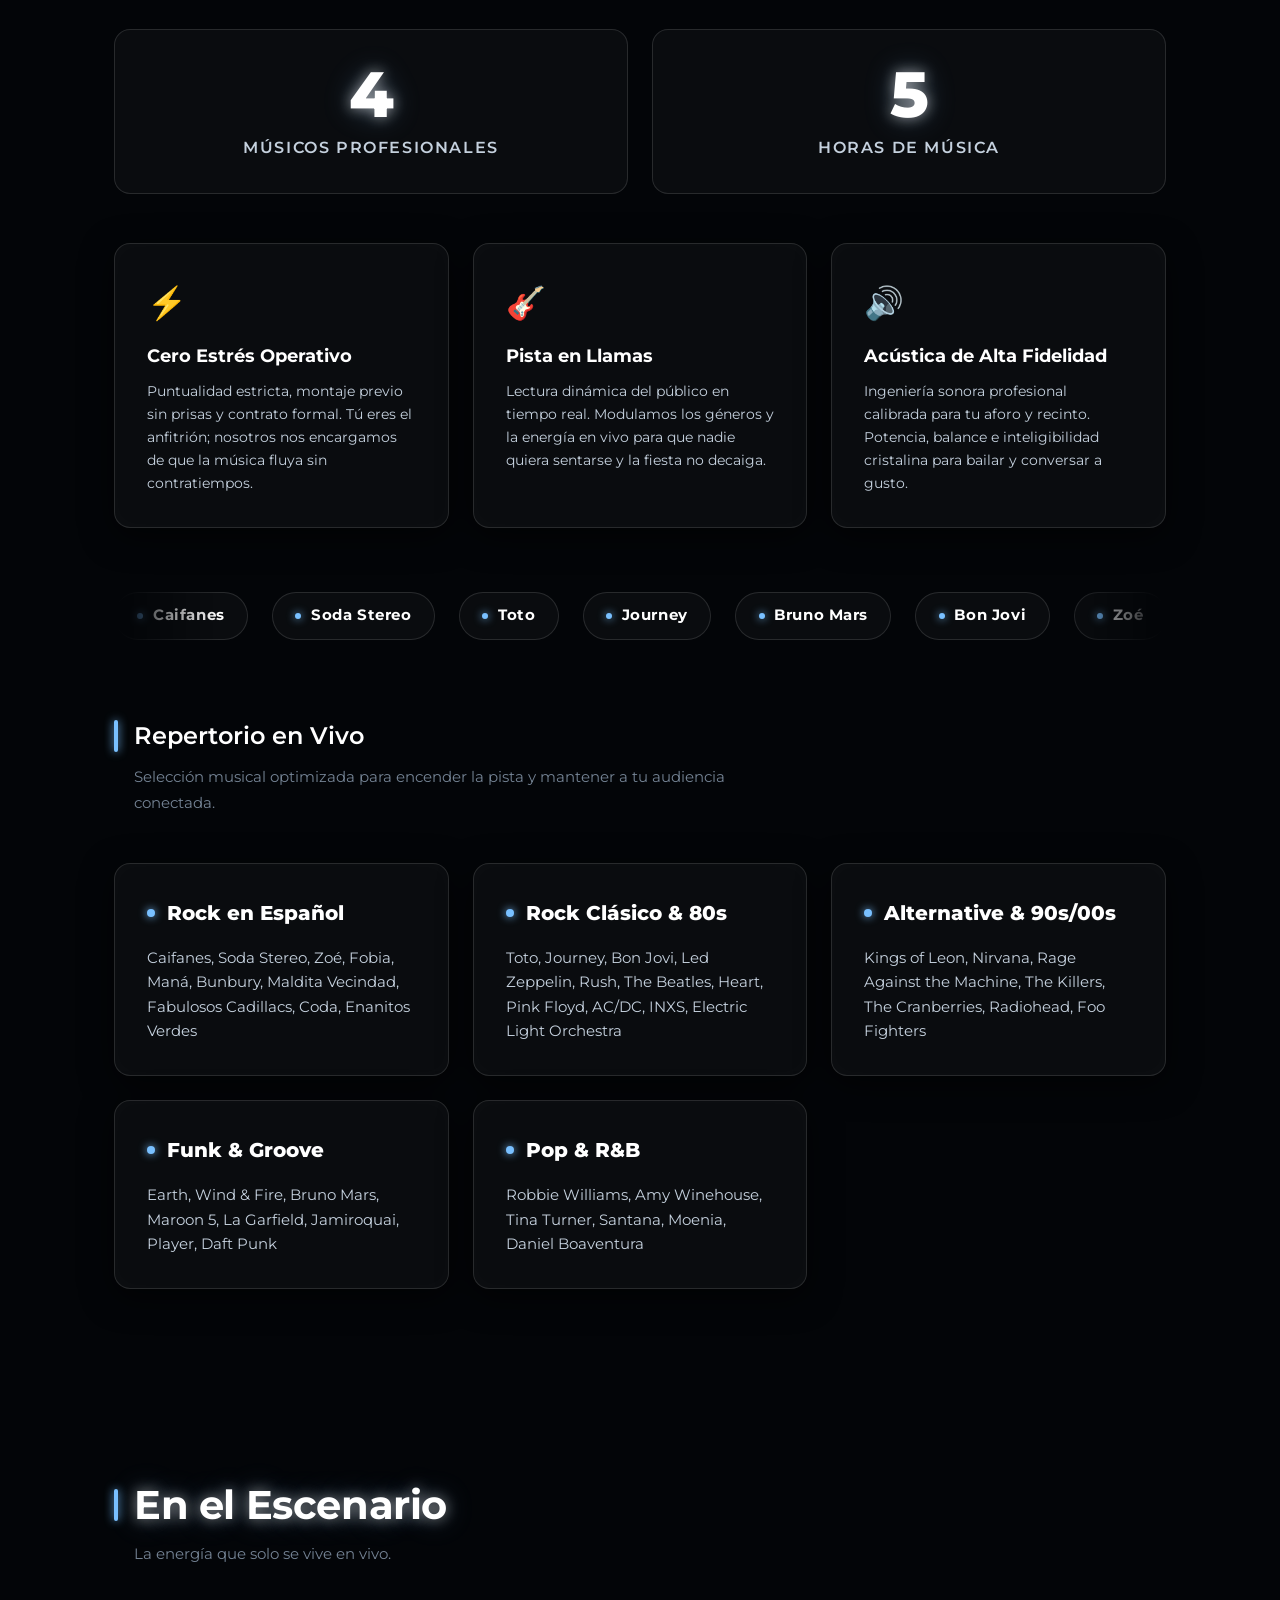
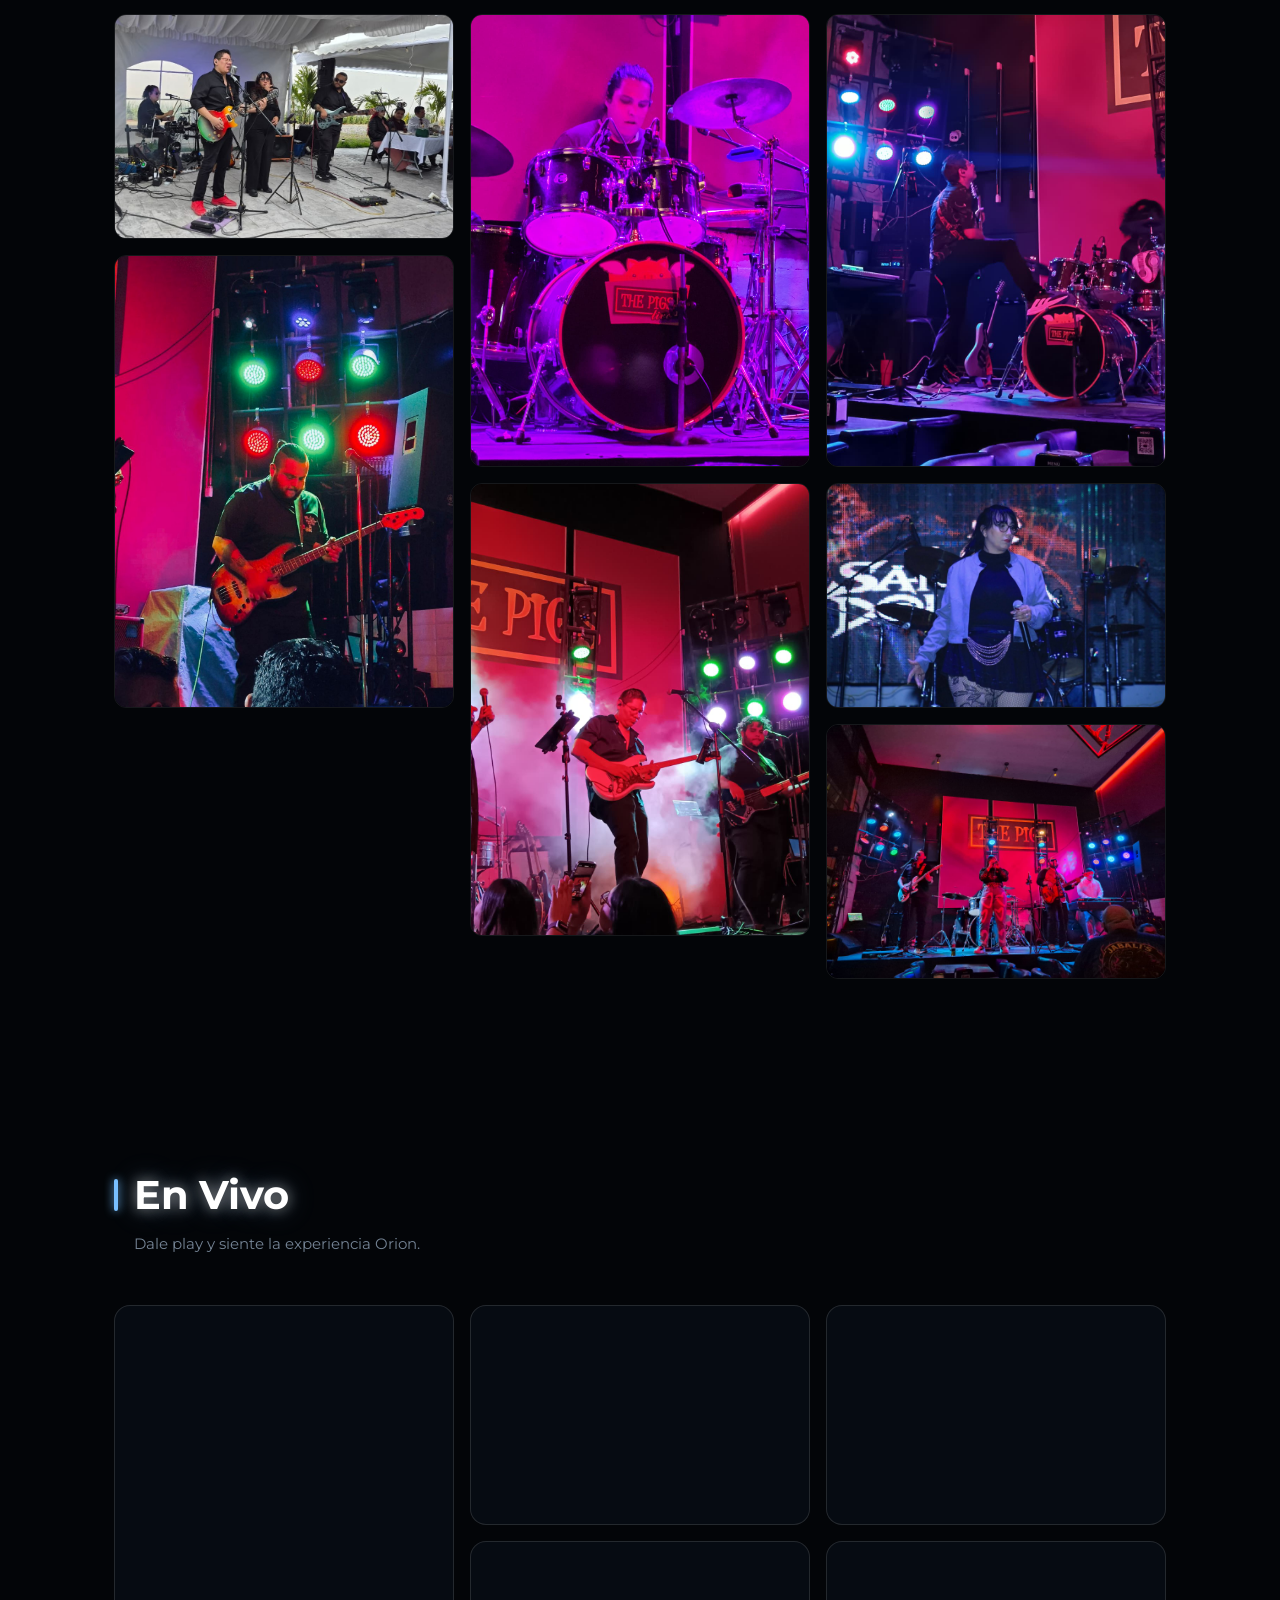
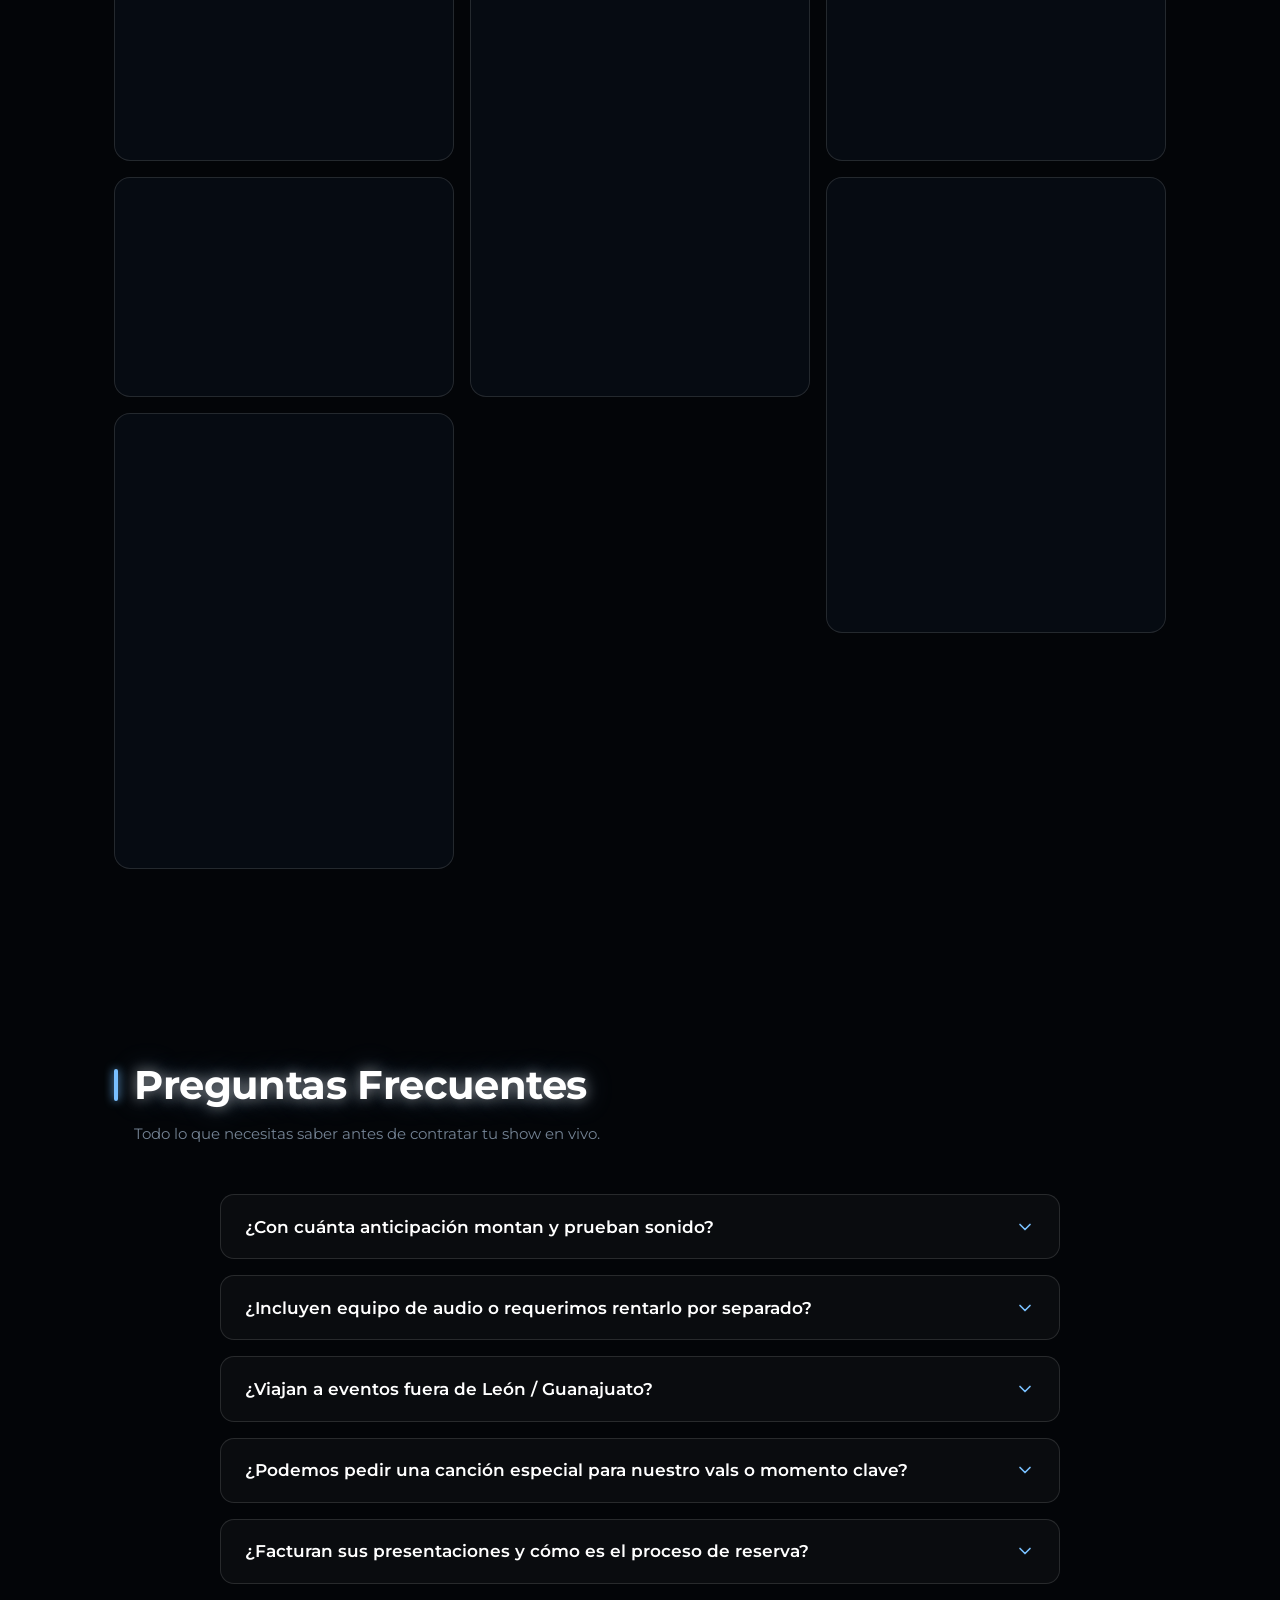
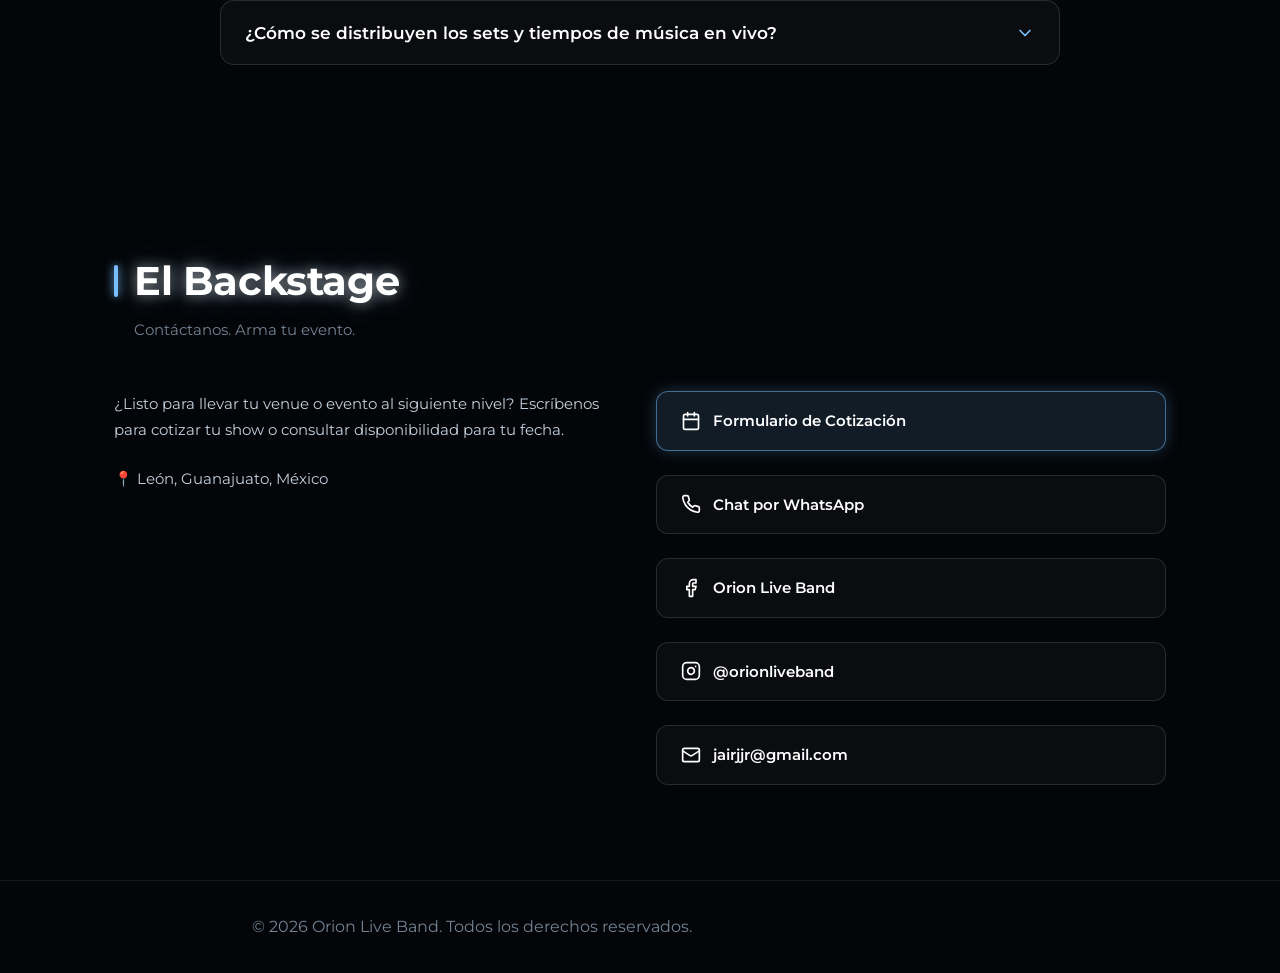
==== commit 084028b5: "261026 Hero" ====
--- a/index.html
+++ b/index.html
@@ -159,6 +159,7 @@
                 <a href="#arsenal" id="nav-link-arsenal">Repertorio</a>
                 <a href="#galeria" id="nav-link-galeria">Fotos</a>
                 <a href="#videos" id="nav-link-videos">Videos</a>
+                <a href="#faq" id="nav-link-faq">Preguntas</a>
                 <a href="#backstage" id="nav-link-backstage">Contacto</a>
                 <a href="cotizar.html" id="nav-link-cotizar" class="nav-cta-link">Cotizar</a>
             </div>
@@ -193,18 +194,22 @@
     </nav>
 
     <!-- ============================
-         HERO
+         HERO (Hero Appear 60fps)
     ============================= -->
     <section class="hero" id="hero">
         <div class="hero__content">
+            <div class="hero__badge">
+                <span class="hero__badge-dot"></span>
+                4 Músicos en Escena • +100 Shows en Vivo
+            </div>
             <img
                 src="media/brand/Logo-Orion-master.png"
                 alt="Orion Live Band — Logo oficial"
                 class="hero__logo"
                 id="hero-logo"
             >
-            <h1 id="hero-title">Entretenimiento Musical Premium.</h1>
-            <p class="hero__tagline" id="hero-tagline">Banda de covers profesional. Experiencias en vivo.</p>
+            <h1 id="hero-title">Música en Vivo que Enciende la Pista y Conecta con tu Audiencia.</h1>
+            <p class="hero__tagline" id="hero-tagline">Banda de covers versátil. Experiencias de alto impacto para bodas, eventos corporativos y venues en el Bajío.</p>
             <div class="hero__cta hero__cta-group">
                 <a
                     href="cotizar.html"
@@ -226,9 +231,24 @@
                     WhatsApp Directo
                 </a>
             </div>
+            <p class="hero__reassurance">
+                ⚡ Respuesta el mismo día • Contrato formal & factura • Audio profesional adaptado a tu aforo
+            </p>
         </div>
         <div class="scroll-indicator" id="scroll-indicator" aria-hidden="true">
             <svg xmlns="http://www.w3.org/2000/svg" width="24" height="24" viewBox="0 0 24 24" fill="none" stroke="currentColor" stroke-width="2" stroke-linecap="round" stroke-linejoin="round"><path d="M12 5v14"></path><path d="m19 12-7 7-7-7"></path></svg>
+        </div>
+    </section>
+
+    <!-- ============================
+         TAGLINE REVEAL (Pausa Narrativa & Promesa de Marca)
+    ============================= -->
+    <section class="tagline-reveal" id="tagline-reveal" aria-label="Nuestra promesa">
+        <div class="tagline-reveal__container">
+            <span class="tagline-reveal__eyebrow">La Promesa de Orion</span>
+            <p class="tagline-reveal__text" id="tagline-text">
+                El secreto de una gran noche no es solo tocar buena música; es saber leer a tu gente para que nadie quiera sentarse.
+            </p>
         </div>
     </section>
 
@@ -254,22 +274,22 @@
                 </div>
             </div>
 
-            <!-- Value Props -->
+            <!-- Value Props (Trío Anti-Fricción) -->
             <div class="cards-grid reveal delay-200" id="value-props">
                 <div class="glass-card" id="vp-bpms">
                     <span class="glass-card__icon">⚡</span>
-                    <h3 class="glass-card__title">Impacto Garantizado</h3>
-                    <p class="glass-card__text">Espectáculos dinámicos diseñados para mantener a la audiencia enganchada y extender su permanencia en el lugar.</p>
+                    <h3 class="glass-card__title">Cero Estrés Operativo</h3>
+                    <p class="glass-card__text">Puntualidad estricta, montaje previo sin prisas y contrato formal. Tú eres el anfitrión; nosotros nos encargamos de que la música fluya sin contratiempos.</p>
                 </div>
                 <div class="glass-card" id="vp-barra">
                     <span class="glass-card__icon">🎸</span>
-                    <h3 class="glass-card__title">Repertorio Flexible</h3>
-                    <p class="glass-card__text">Capacidad para leer a la audiencia en tiempo real y garantizar el ambiente ideal en cada etapa de la noche.</p>
+                    <h3 class="glass-card__title">Pista en Llamas</h3>
+                    <p class="glass-card__text">Lectura dinámica del público en tiempo real. Modulamos los géneros y la energía en vivo para que nadie quiera sentarse y la fiesta no decaiga.</p>
                 </div>
                 <div class="glass-card" id="vp-versatilidad">
-                    <span class="glass-card__icon">🌟</span>
-                    <h3 class="glass-card__title">Estándar Profesional</h3>
-                    <p class="glass-card__text">Cuatro músicos experimentados, puntualidad, montaje ágil y sonido profesional optimizado para operar sin complicaciones.</p>
+                    <span class="glass-card__icon">🔊</span>
+                    <h3 class="glass-card__title">Acústica de Alta Fidelidad</h3>
+                    <p class="glass-card__text">Ingeniería sonora profesional calibrada para tu aforo y recinto. Potencia, balance e inteligibilidad cristalina para bailar y conversar a gusto.</p>
                 </div>
             </div>
 
@@ -465,6 +485,86 @@
     </section>
 
     <!-- ============================
+         PREGUNTAS FRECUENTES (Anti-Objeciones)
+    ============================= -->
+    <section class="section" id="faq">
+        <div class="container">
+            <div class="section__header reveal">
+                <h2 class="section__title" id="faq-title">Preguntas Frecuentes</h2>
+                <p class="section__subtitle">Todo lo que necesitas saber antes de contratar tu show en vivo.</p>
+            </div>
+
+            <div class="faq-grid reveal delay-100" id="faq-accordion">
+                <!-- FAQ 1 -->
+                <div class="faq-item">
+                    <button class="faq-question" aria-expanded="false">
+                        <span>¿Con cuánta anticipación montan y prueban sonido?</span>
+                        <svg xmlns="http://www.w3.org/2000/svg" width="20" height="20" viewBox="0 0 24 24" fill="none" stroke="currentColor" stroke-width="2" stroke-linecap="round" stroke-linejoin="round"><path d="m6 9 6 6 6-6"/></svg>
+                    </button>
+                    <div class="faq-answer">
+                        <p>Llegamos entre 2 y 3 horas antes del inicio programado. El montaje y la prueba de audio (soundcheck) quedan 100% concluidos antes de que ingrese el primer invitado, asegurando cero ruido molesto ni cables a la vista durante la recepción.</p>
+                    </div>
+                </div>
+
+                <!-- FAQ 2 -->
+                <div class="faq-item">
+                    <button class="faq-question" aria-expanded="false">
+                        <span>¿Incluyen equipo de audio o requerimos rentarlo por separado?</span>
+                        <svg xmlns="http://www.w3.org/2000/svg" width="20" height="20" viewBox="0 0 24 24" fill="none" stroke="currentColor" stroke-width="2" stroke-linecap="round" stroke-linejoin="round"><path d="m6 9 6 6 6-6"/></svg>
+                    </button>
+                    <div class="faq-answer">
+                        <p>Podemos llevar nuestro propio sistema de audio y PA profesional optimizado para el aforo de tu evento, o bien conectarnos directamente al rider de sonido del recinto o empresa de producción que ya tengas contratada.</p>
+                    </div>
+                </div>
+
+                <!-- FAQ 3 -->
+                <div class="faq-item">
+                    <button class="faq-question" aria-expanded="false">
+                        <span>¿Viajan a eventos fuera de León / Guanajuato?</span>
+                        <svg xmlns="http://www.w3.org/2000/svg" width="20" height="20" viewBox="0 0 24 24" fill="none" stroke="currentColor" stroke-width="2" stroke-linecap="round" stroke-linejoin="round"><path d="m6 9 6 6 6-6"/></svg>
+                    </button>
+                    <div class="faq-answer">
+                        <p>Totalmente. Cubrimos todo el Bajío y centro del país (León, San Miguel de Allende, Guanajuato capital, Querétaro, Irapuato, Celaya, Aguascalientes y zonas aledañas). Solo contemplamos los viáticos correspondientes en tu cotización formal.</p>
+                    </div>
+                </div>
+
+                <!-- FAQ 4 -->
+                <div class="faq-item">
+                    <button class="faq-question" aria-expanded="false">
+                        <span>¿Podemos pedir una canción especial para nuestro vals o momento clave?</span>
+                        <svg xmlns="http://www.w3.org/2000/svg" width="20" height="20" viewBox="0 0 24 24" fill="none" stroke="currentColor" stroke-width="2" stroke-linecap="round" stroke-linejoin="round"><path d="m6 9 6 6 6-6"/></svg>
+                    </button>
+                    <div class="faq-answer">
+                        <p>¡Por supuesto! Si tienes una canción que define su historia o el momento cumbre de la gala, la preparamos y la interpretamos en vivo exclusivamente para ustedes con previo aviso en tu brief.</p>
+                    </div>
+                </div>
+
+                <!-- FAQ 5 -->
+                <div class="faq-item">
+                    <button class="faq-question" aria-expanded="false">
+                        <span>¿Facturan sus presentaciones y cómo es el proceso de reserva?</span>
+                        <svg xmlns="http://www.w3.org/2000/svg" width="20" height="20" viewBox="0 0 24 24" fill="none" stroke="currentColor" stroke-width="2" stroke-linecap="round" stroke-linejoin="round"><path d="m6 9 6 6 6-6"/></svg>
+                    </button>
+                    <div class="faq-answer">
+                        <p>Sí, emitimos factura fiscal formal si tu empresa o evento lo requiere. Para asegurar tu fecha firmamos un contrato de prestación de servicios con un anticipo del 30% al 50%, y el finiquito se realiza el día de la presentación.</p>
+                    </div>
+                </div>
+
+                <!-- FAQ 6 -->
+                <div class="faq-item">
+                    <button class="faq-question" aria-expanded="false">
+                        <span>¿Cómo se distribuyen los sets y tiempos de música en vivo?</span>
+                        <svg xmlns="http://www.w3.org/2000/svg" width="20" height="20" viewBox="0 0 24 24" fill="none" stroke="currentColor" stroke-width="2" stroke-linecap="round" stroke-linejoin="round"><path d="m6 9 6 6 6-6"/></svg>
+                    </button>
+                    <div class="faq-answer">
+                        <p>La contratación habitual de 3 horas se ejecuta en dos sets contundentes de 90 minutos (o 3 sets de 50 minutos) con un intermedio de música grabada de ambientación para que la fiesta mantenga su flujo y nunca quede en silencio.</p>
+                    </div>
+                </div>
+            </div>
+        </div>
+    </section>
+
+    <!-- ============================
          EL BACKSTAGE (Contacto)
     ============================= -->
     <section class="section" id="backstage">
--- a/css/styles.css
+++ b/css/styles.css
@@ -305,12 +305,59 @@
     padding: 0 1.5rem;
 }
 
+/* --- Hero Appear (Motion UI: Fotograma cero -> Desplazamiento 6px + micro-blur < 1.1s) --- */
+@keyframes heroAppear {
+    0% {
+        opacity: 0;
+        transform: translateY(6px);
+        filter: blur(2px);
+    }
+    100% {
+        opacity: 1;
+        transform: translateY(0);
+        filter: blur(0);
+    }
+}
+
+.hero__badge {
+    display: inline-flex;
+    align-items: center;
+    gap: 0.5rem;
+    font-size: 0.75rem;
+    font-weight: 700;
+    text-transform: uppercase;
+    letter-spacing: 0.15em;
+    color: var(--color-accent-glow);
+    background: rgba(121, 192, 255, 0.08);
+    border: 1px solid rgba(121, 192, 255, 0.25);
+    padding: 0.4rem 1.15rem;
+    border-radius: 50px;
+    backdrop-filter: blur(8px);
+    opacity: 0;
+    animation: heroAppear 0.8s cubic-bezier(0.16, 1, 0.3, 1) 0.1s forwards;
+}
+
+.hero__badge-dot {
+    width: 6px;
+    height: 6px;
+    border-radius: 50%;
+    background: var(--color-accent-glow);
+    box-shadow: 0 0 8px var(--color-accent-glow);
+    animation: pulseDot 2s infinite ease-in-out;
+}
+
+@keyframes pulseDot {
+    0%, 100% { opacity: 1; transform: scale(1); }
+    50%      { opacity: 0.35; transform: scale(0.75); }
+}
+
 .hero__logo {
     width: clamp(220px, 40vw, 380px);
     height: auto;
     object-fit: contain;
     filter: drop-shadow(0 0 16px rgba(255, 255, 255, 0.6)) drop-shadow(0 0 35px rgba(121, 192, 255, 0.35));
-    animation: heroLogoFloat 6s ease-in-out infinite;
+    opacity: 0;
+    animation: heroAppear 0.9s cubic-bezier(0.16, 1, 0.3, 1) 0.2s forwards, heroLogoFloat 6s ease-in-out 1.1s infinite;
 }
 
 @keyframes heroLogoFloat {
@@ -318,16 +365,39 @@
     50%      { transform: translateY(-10px); }
 }
 
+#hero-title {
+    opacity: 0;
+    animation: heroAppear 0.9s cubic-bezier(0.16, 1, 0.3, 1) 0.35s forwards;
+    max-width: 900px;
+}
+
 .hero__tagline {
-    font-size: clamp(0.875rem, 1.5vw, 1.125rem);
+    font-size: clamp(0.9375rem, 1.8vw, 1.25rem);
     font-weight: 500;
     color: var(--color-text-body);
-    letter-spacing: 0.15em;
-    text-transform: uppercase;
+    letter-spacing: 0.08em;
+    max-width: 680px;
+    opacity: 0;
+    animation: heroAppear 0.9s cubic-bezier(0.16, 1, 0.3, 1) 0.45s forwards;
 }
 
 .hero__cta {
     margin-top: 1rem;
+    opacity: 0;
+    animation: heroAppear 0.9s cubic-bezier(0.16, 1, 0.3, 1) 0.55s forwards;
+}
+
+.hero__reassurance {
+    font-size: 0.8125rem;
+    color: var(--color-text-muted);
+    letter-spacing: 0.03em;
+    display: flex;
+    align-items: center;
+    justify-content: center;
+    gap: 0.5rem;
+    margin-top: 0.85rem;
+    opacity: 0;
+    animation: heroAppear 0.9s cubic-bezier(0.16, 1, 0.3, 1) 0.65s forwards;
 }
 
 /* --- Buttons --- */
@@ -839,17 +909,21 @@
     z-index: 1;
 }
 
-/* --- Animations (Intersection Observer) --- */
+/* --- Animations (Intersection Observer - Motion UI 60fps) --- */
 .reveal {
     opacity: 0;
-    transform: translateY(30px);
-    transition: opacity 0.8s cubic-bezier(0.25, 0.46, 0.45, 0.94),
-                transform 0.8s cubic-bezier(0.25, 0.46, 0.45, 0.94);
+    transform: translateY(16px);
+    filter: blur(2px);
+    transition: opacity 0.6s cubic-bezier(0.16, 1, 0.3, 1),
+                transform 0.6s cubic-bezier(0.16, 1, 0.3, 1),
+                filter 0.6s cubic-bezier(0.16, 1, 0.3, 1);
+    will-change: opacity, transform, filter;
 }
 
 .reveal.visible {
     opacity: 1;
     transform: translateY(0);
+    filter: blur(0);
 }
 
 /* Delay utilities para staggers */
@@ -2033,4 +2107,337 @@
     }
 }
 
-
+/* ========================================================================
+   SECCIONES ADICIONALES (Motion UI + High-Conversion Landing Pages)
+   ======================================================================== */
+
+/* --- Tagline Reveal Section (B6 diseno-landing-pages) --- */
+.tagline-reveal {
+    position: relative;
+    padding: clamp(4.5rem, 8vw, 7.5rem) 1.5rem;
+    text-align: center;
+    z-index: 1;
+    overflow: hidden;
+    border-top: 1px solid rgba(255, 255, 255, 0.06);
+    border-bottom: 1px solid rgba(255, 255, 255, 0.06);
+    background: radial-gradient(circle at 50% 50%, rgba(56, 125, 190, 0.08) 0%, transparent 70%);
+}
+
+.tagline-reveal__container {
+    max-width: 900px;
+    margin: 0 auto;
+}
+
+.tagline-reveal__eyebrow {
+    font-size: 0.75rem;
+    font-weight: 700;
+    letter-spacing: 0.2em;
+    text-transform: uppercase;
+    color: var(--color-accent-glow);
+    margin-bottom: 1.5rem;
+    display: inline-block;
+    padding: 0.3rem 0.9rem;
+    background: rgba(121, 192, 255, 0.08);
+    border: 1px solid rgba(121, 192, 255, 0.2);
+    border-radius: 50px;
+}
+
+.tagline-reveal__text {
+    font-size: clamp(1.6rem, 3.8vw, 2.85rem);
+    font-weight: 800;
+    line-height: 1.3;
+    letter-spacing: -0.02em;
+    color: var(--color-text-primary);
+}
+
+.tagline-word {
+    display: inline-block;
+    opacity: 0.2;
+    filter: blur(1.5px);
+    transform: translateY(4px);
+    transition: opacity 0.5s cubic-bezier(0.16, 1, 0.3, 1),
+                filter 0.5s cubic-bezier(0.16, 1, 0.3, 1),
+                transform 0.5s cubic-bezier(0.16, 1, 0.3, 1),
+                color 0.4s ease;
+    margin: 0 0.15em;
+    will-change: opacity, filter, transform;
+}
+
+.tagline-word.is-revealed {
+    opacity: 1;
+    filter: blur(0);
+    transform: translateY(0);
+    color: #FFFFFF;
+}
+
+.tagline-word.highlight {
+    color: var(--color-accent-glow);
+    text-shadow: 0 0 25px rgba(121, 192, 255, 0.65);
+}
+
+/* --- FAQ Section (Anti-Objeciones) --- */
+.faq-grid {
+    max-width: 840px;
+    margin: 0 auto;
+    display: flex;
+    flex-direction: column;
+    gap: 1rem;
+}
+
+.faq-item {
+    background: var(--glass-bg);
+    border: 1px solid var(--glass-border);
+    border-radius: 14px;
+    backdrop-filter: blur(12px);
+    transition: border-color 0.25s cubic-bezier(0.25, 1, 0.5, 1),
+                background 0.25s cubic-bezier(0.25, 1, 0.5, 1);
+    overflow: hidden;
+}
+
+.faq-item:hover,
+.faq-item.is-open {
+    border-color: rgba(121, 192, 255, 0.45);
+    background: rgba(255, 255, 255, 0.05);
+}
+
+.faq-question {
+    width: 100%;
+    padding: 1.35rem 1.5rem;
+    background: transparent;
+    border: none;
+    color: var(--color-text-primary);
+    font-family: var(--font-family);
+    font-size: 1.05rem;
+    font-weight: 600;
+    text-align: left;
+    cursor: pointer;
+    display: flex;
+    justify-content: space-between;
+    align-items: center;
+    gap: 1rem;
+}
+
+.faq-question svg {
+    flex-shrink: 0;
+    transition: transform 0.35s cubic-bezier(0.16, 1, 0.3, 1);
+    color: var(--color-accent-glow);
+}
+
+.faq-item.is-open .faq-question svg {
+    transform: rotate(180deg);
+}
+
+.faq-answer {
+    max-height: 0;
+    opacity: 0;
+    overflow: hidden;
+    transition: max-height 0.45s cubic-bezier(0.16, 1, 0.3, 1), opacity 0.35s ease;
+    padding: 0 1.5rem;
+    color: var(--color-text-body);
+    font-size: 0.9375rem;
+    line-height: 1.65;
+}
+
+.faq-item.is-open .faq-answer {
+    max-height: 280px;
+    opacity: 1;
+    padding-bottom: 1.5rem;
+}
+
+/* --- Form Stepper Cósmico (cotizar.html) --- */
+.form-stepper {
+    display: grid;
+    grid-template-columns: repeat(4, 1fr);
+    gap: 0.65rem;
+    margin-bottom: 2rem;
+}
+
+.stepper-item {
+    display: flex;
+    align-items: center;
+    gap: 0.5rem;
+    padding: 0.65rem 0.85rem;
+    background: rgba(6, 10, 16, 0.7);
+    border: 1px solid var(--glass-border);
+    border-radius: 10px;
+    font-size: 0.75rem;
+    font-weight: 600;
+    color: var(--color-text-muted);
+    transition: border-color 0.25s ease, background 0.25s ease, color 0.25s ease;
+}
+
+.stepper-item.is-active {
+    background: rgba(121, 192, 255, 0.1);
+    border-color: var(--color-accent-glow);
+    color: var(--color-text-primary);
+    box-shadow: 0 0 12px rgba(121, 192, 255, 0.2);
+}
+
+.stepper-item.is-completed {
+    border-color: rgba(121, 192, 255, 0.45);
+    color: var(--color-accent-glow);
+}
+
+.stepper-num {
+    display: inline-flex;
+    align-items: center;
+    justify-content: center;
+    width: 20px;
+    height: 20px;
+    border-radius: 50%;
+    background: rgba(255, 255, 255, 0.08);
+    font-size: 0.7rem;
+    font-weight: 700;
+}
+
+.stepper-item.is-active .stepper-num {
+    background: var(--color-accent-glow);
+    color: #030508;
+}
+
+.stepper-item.is-completed .stepper-num {
+    background: rgba(121, 192, 255, 0.3);
+    color: #FFFFFF;
+}
+
+/* --- Live Show Ticket / Ficha Técnica en Vivo (Sin Precios) --- */
+.live-ticket {
+    background: linear-gradient(135deg, rgba(8, 14, 22, 0.95), rgba(12, 22, 35, 0.92));
+    border: 1px solid rgba(121, 192, 255, 0.35);
+    border-radius: 16px;
+    padding: 1.35rem 1.5rem;
+    margin-bottom: 2rem;
+    box-shadow: 0 10px 30px rgba(0, 0, 0, 0.8), 0 0 20px rgba(121, 192, 255, 0.15);
+    position: relative;
+    overflow: hidden;
+    backdrop-filter: blur(14px);
+}
+
+.live-ticket::before {
+    content: '';
+    position: absolute;
+    top: 0;
+    left: 0;
+    right: 0;
+    height: 3px;
+    background: linear-gradient(90deg, #79C0FF, #FFFFFF, #79C0FF);
+    background-size: 200% 100%;
+    animation: ticketShimmer 4s infinite linear;
+}
+
+@keyframes ticketShimmer {
+    0% { background-position: 100% 0; }
+    100% { background-position: -100% 0; }
+}
+
+.live-ticket__header {
+    display: flex;
+    justify-content: space-between;
+    align-items: center;
+    padding-bottom: 0.75rem;
+    border-bottom: 1px dashed rgba(255, 255, 255, 0.15);
+    margin-bottom: 1rem;
+}
+
+.live-ticket__title {
+    font-size: 0.8125rem;
+    text-transform: uppercase;
+    letter-spacing: 0.15em;
+    color: var(--color-accent-glow);
+    font-weight: 700;
+    display: flex;
+    align-items: center;
+    gap: 0.4rem;
+}
+
+.live-ticket__badge {
+    font-size: 0.6875rem;
+    padding: 0.25rem 0.65rem;
+    border-radius: 20px;
+    background: rgba(121, 192, 255, 0.15);
+    color: #FFFFFF;
+    border: 1px solid rgba(121, 192, 255, 0.3);
+    font-weight: 600;
+}
+
+.live-ticket__grid {
+    display: grid;
+    grid-template-columns: repeat(auto-fit, minmax(130px, 1fr));
+    gap: 1rem;
+}
+
+.live-ticket__item {
+    display: flex;
+    flex-direction: column;
+    gap: 0.25rem;
+}
+
+.live-ticket__label {
+    font-size: 0.6875rem;
+    color: var(--color-text-muted);
+    text-transform: uppercase;
+    letter-spacing: 0.08em;
+}
+
+.live-ticket__val {
+    font-size: 0.875rem;
+    font-weight: 700;
+    color: var(--color-text-primary);
+    transition: color 0.25s ease;
+}
+
+.live-ticket__val.is-updated {
+    color: var(--color-accent-glow);
+}
+
+/* Micro-interacción fluida en Option Cards (diseno-motion-ui) */
+.option-card__content {
+    transition: transform 0.2s cubic-bezier(0.25, 1, 0.5, 1),
+                border-color 0.2s cubic-bezier(0.25, 1, 0.5, 1),
+                background 0.2s cubic-bezier(0.25, 1, 0.5, 1),
+                box-shadow 0.2s cubic-bezier(0.25, 1, 0.5, 1) !important;
+}
+
+.chip-btn {
+    transition: transform 0.2s cubic-bezier(0.25, 1, 0.5, 1),
+                border-color 0.2s cubic-bezier(0.25, 1, 0.5, 1),
+                background 0.2s cubic-bezier(0.25, 1, 0.5, 1) !important;
+}
+
+.option-card:active .option-card__content,
+.chip-btn:active {
+    transform: scale(0.97) !important;
+}
+
+/* --- Accesibilidad Innegociable: Reducción de Movimiento --- */
+@media (prefers-reduced-motion: reduce) {
+    *, *::before, *::after {
+        animation-duration: 0.01ms !important;
+        animation-iteration-count: 1 !important;
+        transition-duration: 0.01ms !important;
+        scroll-behavior: auto !important;
+    }
+    .tagline-word {
+        opacity: 1 !important;
+        filter: none !important;
+        transform: none !important;
+    }
+    .reveal {
+        opacity: 1 !important;
+        transform: none !important;
+        filter: none !important;
+    }
+    .hero__badge,
+    .hero__logo,
+    #hero-title,
+    .hero__tagline,
+    .hero__cta,
+    .hero__reassurance {
+        opacity: 1 !important;
+        transform: none !important;
+        filter: none !important;
+        animation: none !important;
+    }
+}
+
+
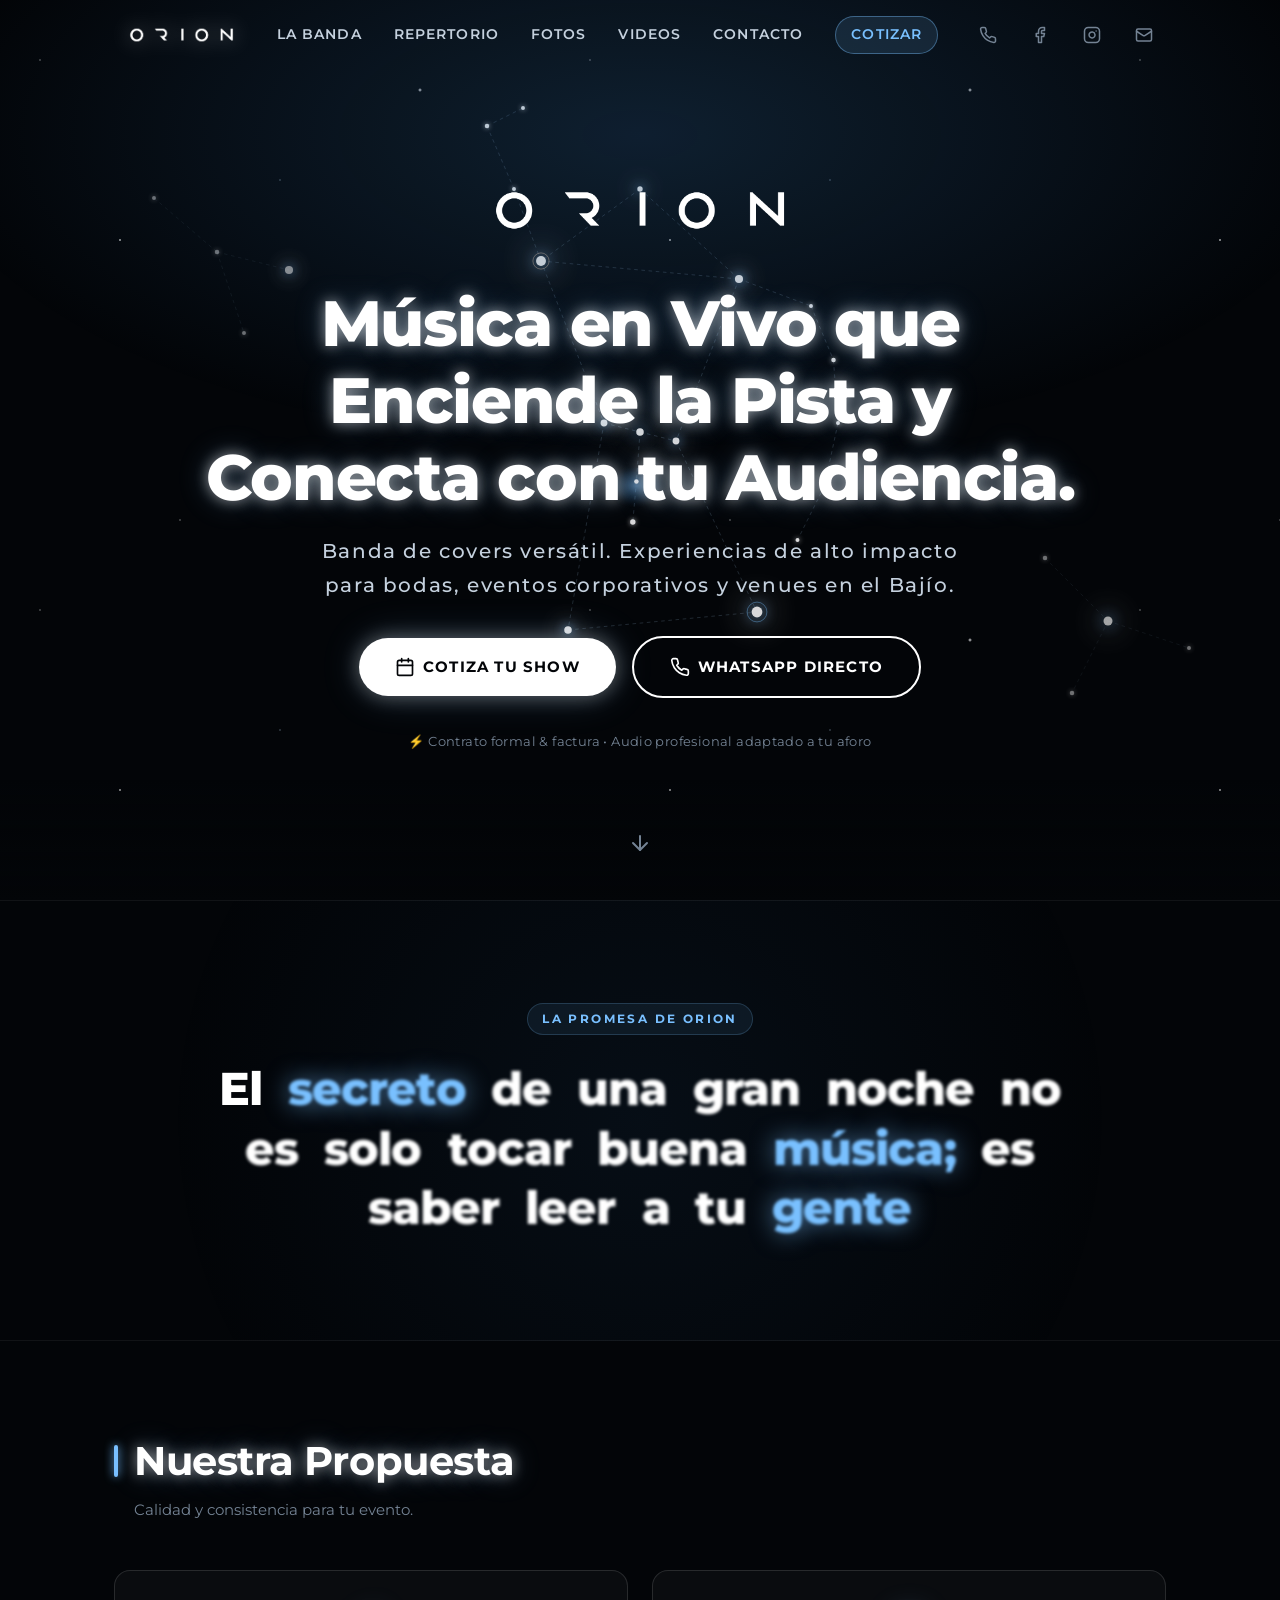
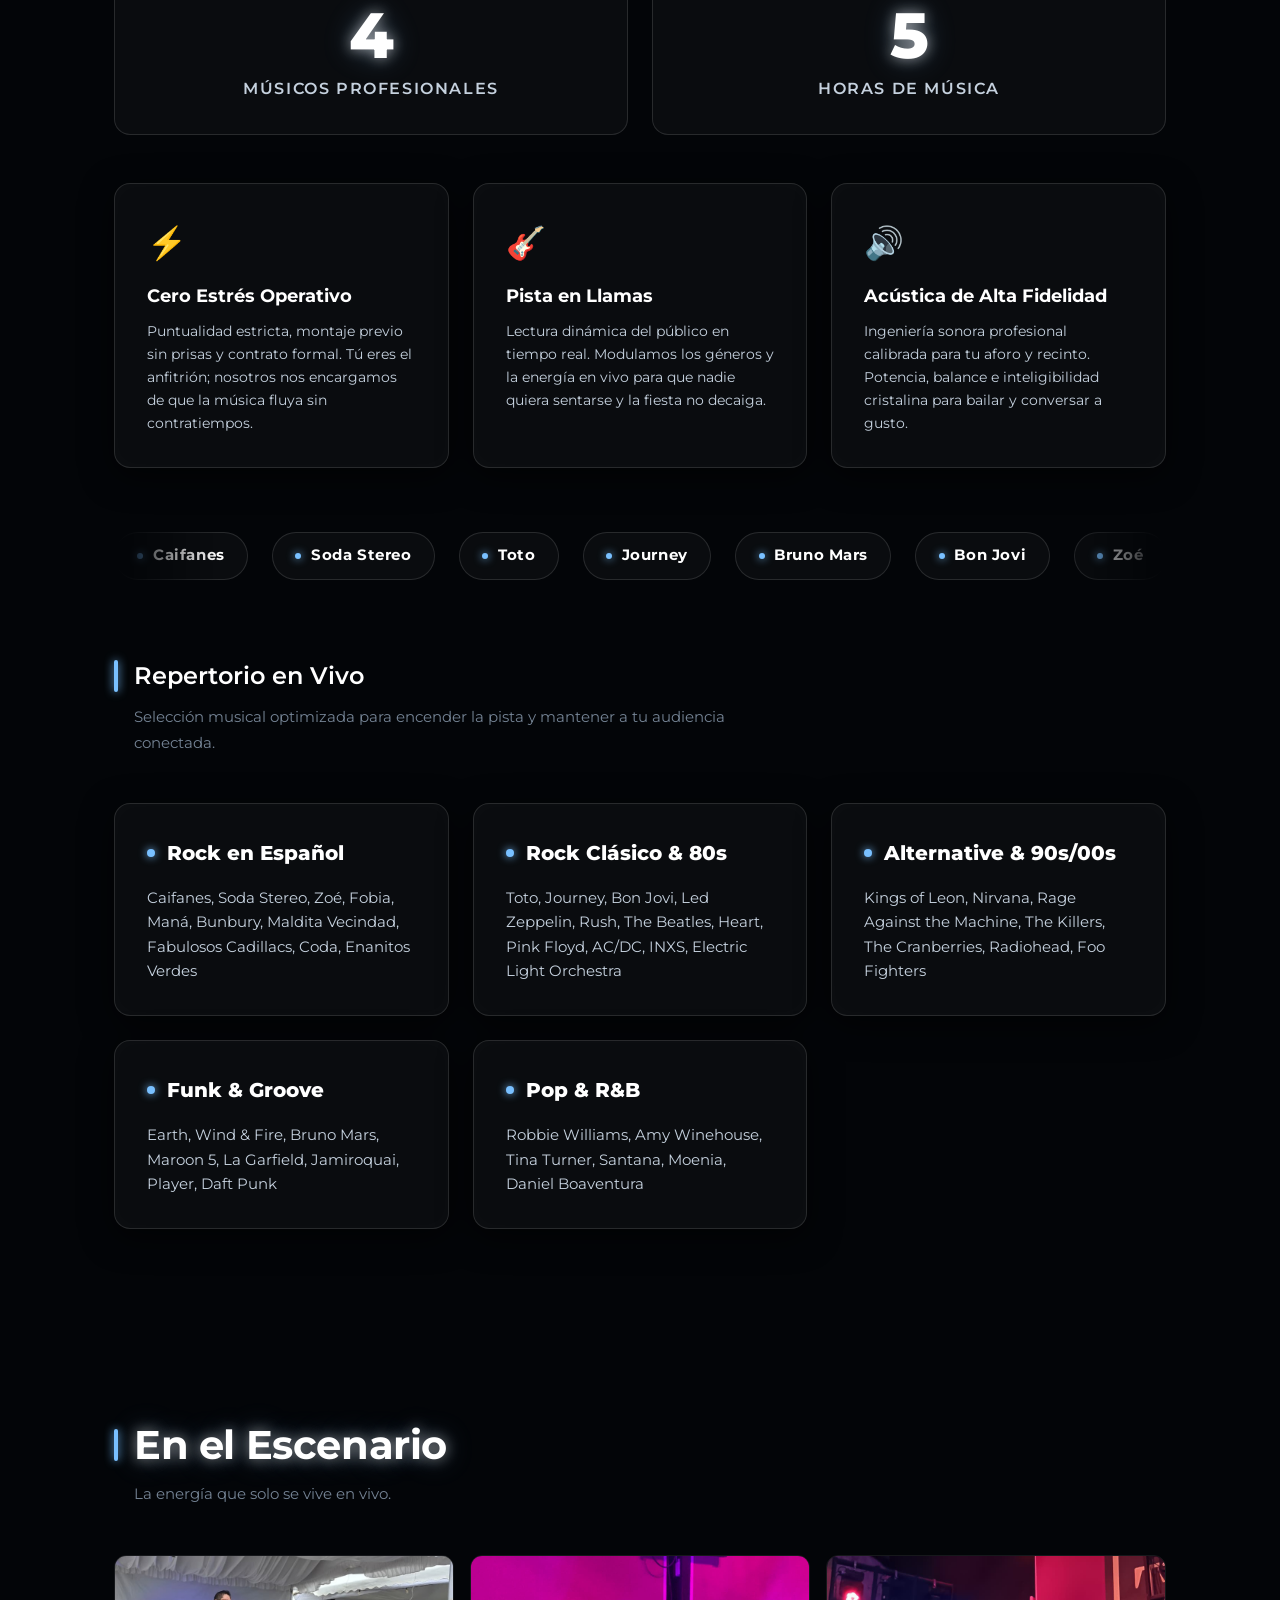
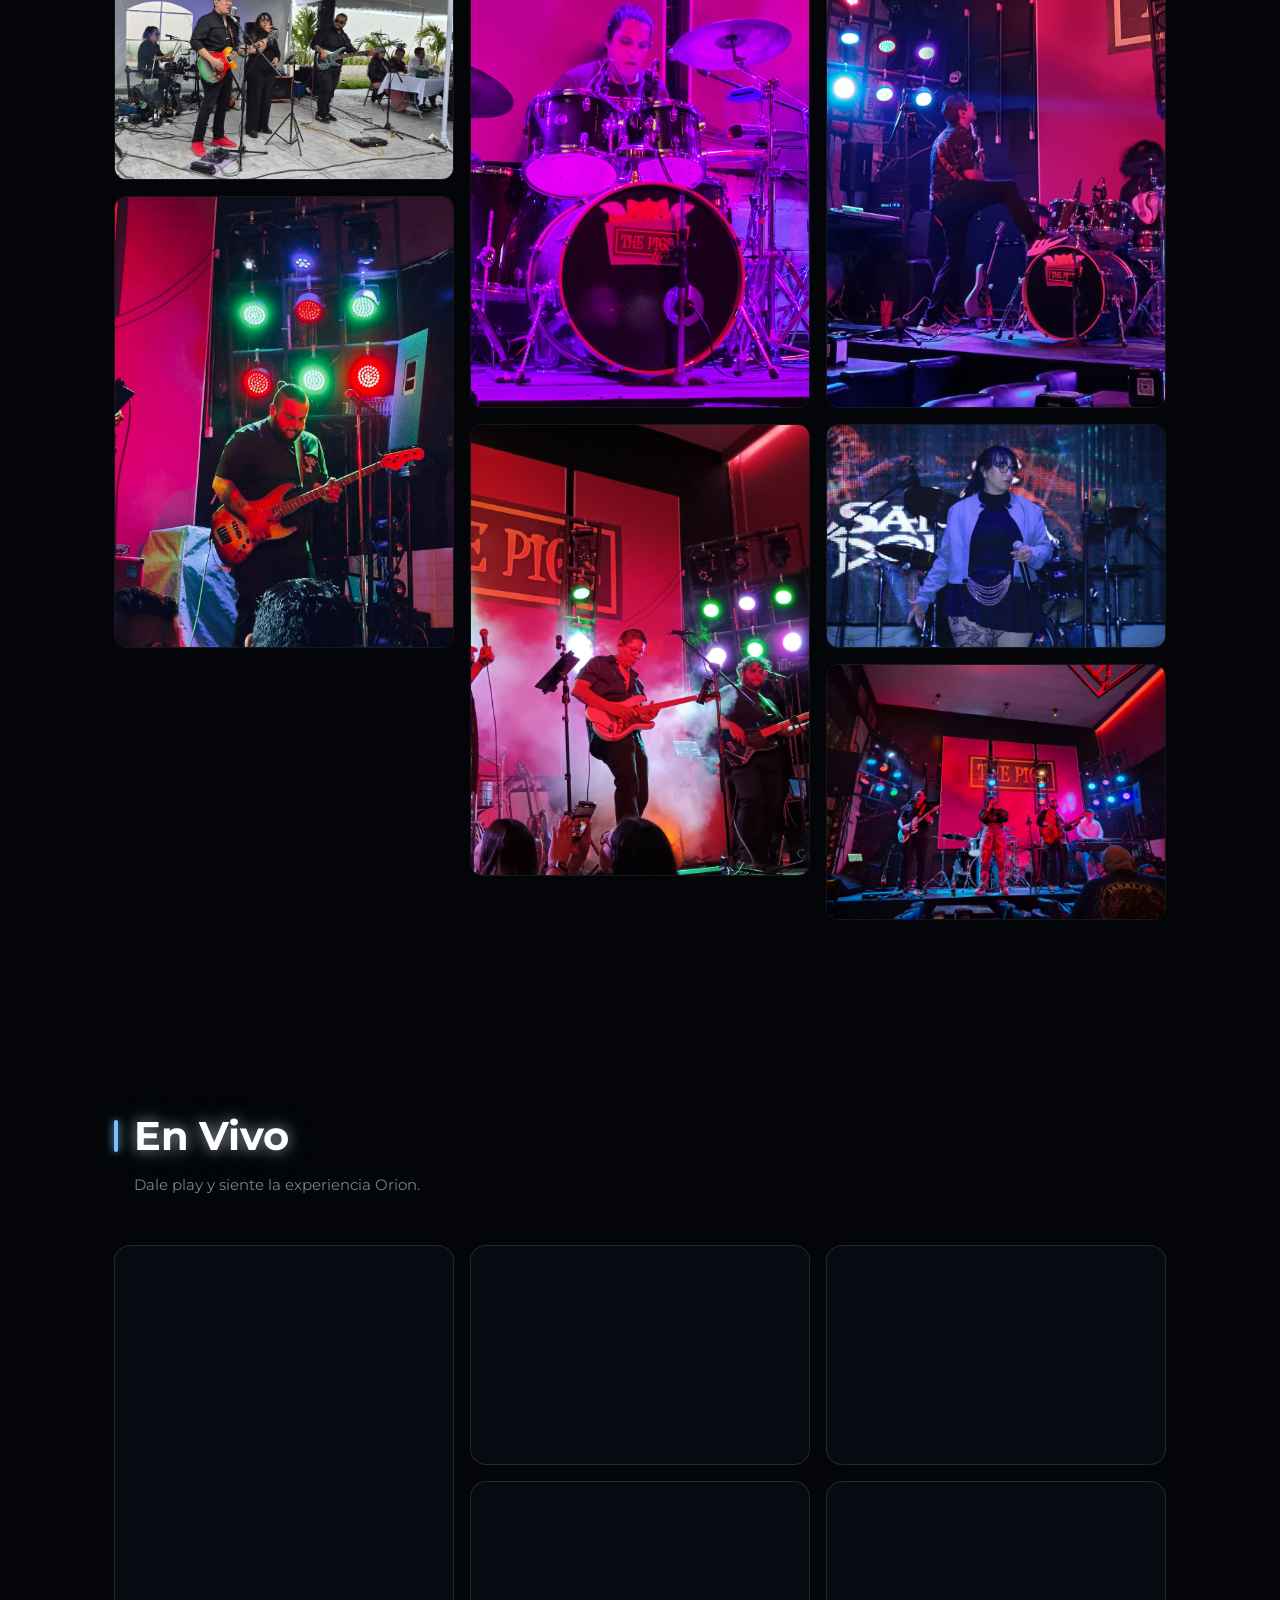
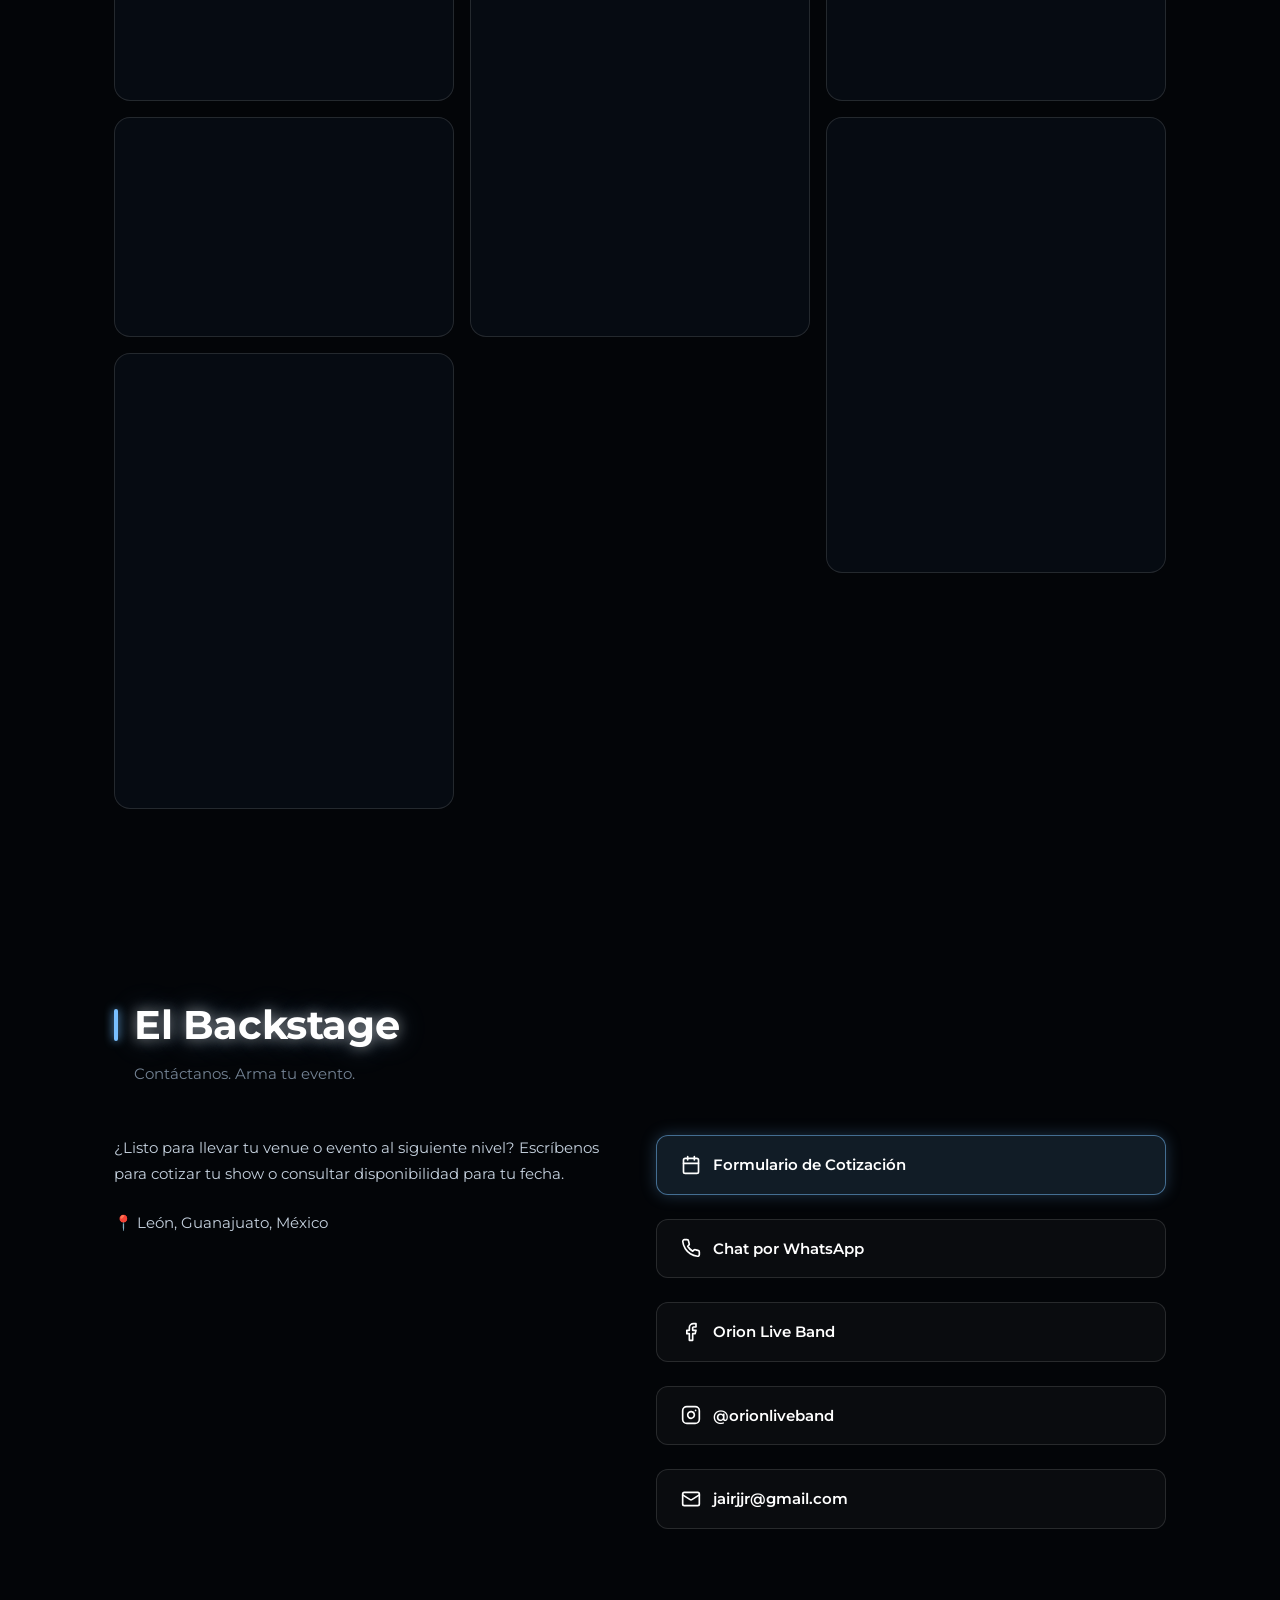
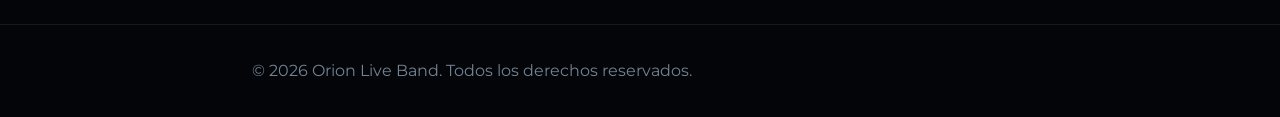
==== commit 211a3fa5: "261026 Sin FAQ" ====
--- a/index.html
+++ b/index.html
@@ -159,7 +159,6 @@
                 <a href="#arsenal" id="nav-link-arsenal">Repertorio</a>
                 <a href="#galeria" id="nav-link-galeria">Fotos</a>
                 <a href="#videos" id="nav-link-videos">Videos</a>
-                <a href="#faq" id="nav-link-faq">Preguntas</a>
                 <a href="#backstage" id="nav-link-backstage">Contacto</a>
                 <a href="cotizar.html" id="nav-link-cotizar" class="nav-cta-link">Cotizar</a>
             </div>
@@ -198,10 +197,6 @@
     ============================= -->
     <section class="hero" id="hero">
         <div class="hero__content">
-            <div class="hero__badge">
-                <span class="hero__badge-dot"></span>
-                4 Músicos en Escena • +100 Shows en Vivo
-            </div>
             <img
                 src="media/brand/Logo-Orion-master.png"
                 alt="Orion Live Band — Logo oficial"
@@ -232,7 +227,7 @@
                 </a>
             </div>
             <p class="hero__reassurance">
-                ⚡ Respuesta el mismo día • Contrato formal & factura • Audio profesional adaptado a tu aforo
+                ⚡ Contrato formal & factura • Audio profesional adaptado a tu aforo
             </p>
         </div>
         <div class="scroll-indicator" id="scroll-indicator" aria-hidden="true">
@@ -247,7 +242,7 @@
         <div class="tagline-reveal__container">
             <span class="tagline-reveal__eyebrow">La Promesa de Orion</span>
             <p class="tagline-reveal__text" id="tagline-text">
-                El secreto de una gran noche no es solo tocar buena música; es saber leer a tu gente para que nadie quiera sentarse.
+                El secreto de una gran noche no es solo tocar buena música; es saber leer a tu gente
             </p>
         </div>
     </section>
@@ -485,86 +480,6 @@
     </section>
 
     <!-- ============================
-         PREGUNTAS FRECUENTES (Anti-Objeciones)
-    ============================= -->
-    <section class="section" id="faq">
-        <div class="container">
-            <div class="section__header reveal">
-                <h2 class="section__title" id="faq-title">Preguntas Frecuentes</h2>
-                <p class="section__subtitle">Todo lo que necesitas saber antes de contratar tu show en vivo.</p>
-            </div>
-
-            <div class="faq-grid reveal delay-100" id="faq-accordion">
-                <!-- FAQ 1 -->
-                <div class="faq-item">
-                    <button class="faq-question" aria-expanded="false">
-                        <span>¿Con cuánta anticipación montan y prueban sonido?</span>
-                        <svg xmlns="http://www.w3.org/2000/svg" width="20" height="20" viewBox="0 0 24 24" fill="none" stroke="currentColor" stroke-width="2" stroke-linecap="round" stroke-linejoin="round"><path d="m6 9 6 6 6-6"/></svg>
-                    </button>
-                    <div class="faq-answer">
-                        <p>Llegamos entre 2 y 3 horas antes del inicio programado. El montaje y la prueba de audio (soundcheck) quedan 100% concluidos antes de que ingrese el primer invitado, asegurando cero ruido molesto ni cables a la vista durante la recepción.</p>
-                    </div>
-                </div>
-
-                <!-- FAQ 2 -->
-                <div class="faq-item">
-                    <button class="faq-question" aria-expanded="false">
-                        <span>¿Incluyen equipo de audio o requerimos rentarlo por separado?</span>
-                        <svg xmlns="http://www.w3.org/2000/svg" width="20" height="20" viewBox="0 0 24 24" fill="none" stroke="currentColor" stroke-width="2" stroke-linecap="round" stroke-linejoin="round"><path d="m6 9 6 6 6-6"/></svg>
-                    </button>
-                    <div class="faq-answer">
-                        <p>Podemos llevar nuestro propio sistema de audio y PA profesional optimizado para el aforo de tu evento, o bien conectarnos directamente al rider de sonido del recinto o empresa de producción que ya tengas contratada.</p>
-                    </div>
-                </div>
-
-                <!-- FAQ 3 -->
-                <div class="faq-item">
-                    <button class="faq-question" aria-expanded="false">
-                        <span>¿Viajan a eventos fuera de León / Guanajuato?</span>
-                        <svg xmlns="http://www.w3.org/2000/svg" width="20" height="20" viewBox="0 0 24 24" fill="none" stroke="currentColor" stroke-width="2" stroke-linecap="round" stroke-linejoin="round"><path d="m6 9 6 6 6-6"/></svg>
-                    </button>
-                    <div class="faq-answer">
-                        <p>Totalmente. Cubrimos todo el Bajío y centro del país (León, San Miguel de Allende, Guanajuato capital, Querétaro, Irapuato, Celaya, Aguascalientes y zonas aledañas). Solo contemplamos los viáticos correspondientes en tu cotización formal.</p>
-                    </div>
-                </div>
-
-                <!-- FAQ 4 -->
-                <div class="faq-item">
-                    <button class="faq-question" aria-expanded="false">
-                        <span>¿Podemos pedir una canción especial para nuestro vals o momento clave?</span>
-                        <svg xmlns="http://www.w3.org/2000/svg" width="20" height="20" viewBox="0 0 24 24" fill="none" stroke="currentColor" stroke-width="2" stroke-linecap="round" stroke-linejoin="round"><path d="m6 9 6 6 6-6"/></svg>
-                    </button>
-                    <div class="faq-answer">
-                        <p>¡Por supuesto! Si tienes una canción que define su historia o el momento cumbre de la gala, la preparamos y la interpretamos en vivo exclusivamente para ustedes con previo aviso en tu brief.</p>
-                    </div>
-                </div>
-
-                <!-- FAQ 5 -->
-                <div class="faq-item">
-                    <button class="faq-question" aria-expanded="false">
-                        <span>¿Facturan sus presentaciones y cómo es el proceso de reserva?</span>
-                        <svg xmlns="http://www.w3.org/2000/svg" width="20" height="20" viewBox="0 0 24 24" fill="none" stroke="currentColor" stroke-width="2" stroke-linecap="round" stroke-linejoin="round"><path d="m6 9 6 6 6-6"/></svg>
-                    </button>
-                    <div class="faq-answer">
-                        <p>Sí, emitimos factura fiscal formal si tu empresa o evento lo requiere. Para asegurar tu fecha firmamos un contrato de prestación de servicios con un anticipo del 30% al 50%, y el finiquito se realiza el día de la presentación.</p>
-                    </div>
-                </div>
-
-                <!-- FAQ 6 -->
-                <div class="faq-item">
-                    <button class="faq-question" aria-expanded="false">
-                        <span>¿Cómo se distribuyen los sets y tiempos de música en vivo?</span>
-                        <svg xmlns="http://www.w3.org/2000/svg" width="20" height="20" viewBox="0 0 24 24" fill="none" stroke="currentColor" stroke-width="2" stroke-linecap="round" stroke-linejoin="round"><path d="m6 9 6 6 6-6"/></svg>
-                    </button>
-                    <div class="faq-answer">
-                        <p>La contratación habitual de 3 horas se ejecuta en dos sets contundentes de 90 minutos (o 3 sets de 50 minutos) con un intermedio de música grabada de ambientación para que la fiesta mantenga su flujo y nunca quede en silencio.</p>
-                    </div>
-                </div>
-            </div>
-        </div>
-    </section>
-
-    <!-- ============================
          EL BACKSTAGE (Contacto)
     ============================= -->
     <section class="section" id="backstage">
--- a/css/styles.css
+++ b/css/styles.css
@@ -270,6 +270,8 @@
     justify-content: center;
     text-align: center;
     overflow: hidden;
+    padding-top: calc(var(--navbar-height) + 1.5rem);
+    padding-bottom: 5.5rem;
 }
 
 .hero::before {
@@ -301,7 +303,7 @@
     display: flex;
     flex-direction: column;
     align-items: center;
-    gap: 1.5rem;
+    gap: 1.15rem;
     padding: 0 1.5rem;
 }
 
@@ -317,38 +319,6 @@
         transform: translateY(0);
         filter: blur(0);
     }
-}
-
-.hero__badge {
-    display: inline-flex;
-    align-items: center;
-    gap: 0.5rem;
-    font-size: 0.75rem;
-    font-weight: 700;
-    text-transform: uppercase;
-    letter-spacing: 0.15em;
-    color: var(--color-accent-glow);
-    background: rgba(121, 192, 255, 0.08);
-    border: 1px solid rgba(121, 192, 255, 0.25);
-    padding: 0.4rem 1.15rem;
-    border-radius: 50px;
-    backdrop-filter: blur(8px);
-    opacity: 0;
-    animation: heroAppear 0.8s cubic-bezier(0.16, 1, 0.3, 1) 0.1s forwards;
-}
-
-.hero__badge-dot {
-    width: 6px;
-    height: 6px;
-    border-radius: 50%;
-    background: var(--color-accent-glow);
-    box-shadow: 0 0 8px var(--color-accent-glow);
-    animation: pulseDot 2s infinite ease-in-out;
-}
-
-@keyframes pulseDot {
-    0%, 100% { opacity: 1; transform: scale(1); }
-    50%      { opacity: 0.35; transform: scale(0.75); }
 }
 
 .hero__logo {
@@ -2175,75 +2145,6 @@
     text-shadow: 0 0 25px rgba(121, 192, 255, 0.65);
 }
 
-/* --- FAQ Section (Anti-Objeciones) --- */
-.faq-grid {
-    max-width: 840px;
-    margin: 0 auto;
-    display: flex;
-    flex-direction: column;
-    gap: 1rem;
-}
-
-.faq-item {
-    background: var(--glass-bg);
-    border: 1px solid var(--glass-border);
-    border-radius: 14px;
-    backdrop-filter: blur(12px);
-    transition: border-color 0.25s cubic-bezier(0.25, 1, 0.5, 1),
-                background 0.25s cubic-bezier(0.25, 1, 0.5, 1);
-    overflow: hidden;
-}
-
-.faq-item:hover,
-.faq-item.is-open {
-    border-color: rgba(121, 192, 255, 0.45);
-    background: rgba(255, 255, 255, 0.05);
-}
-
-.faq-question {
-    width: 100%;
-    padding: 1.35rem 1.5rem;
-    background: transparent;
-    border: none;
-    color: var(--color-text-primary);
-    font-family: var(--font-family);
-    font-size: 1.05rem;
-    font-weight: 600;
-    text-align: left;
-    cursor: pointer;
-    display: flex;
-    justify-content: space-between;
-    align-items: center;
-    gap: 1rem;
-}
-
-.faq-question svg {
-    flex-shrink: 0;
-    transition: transform 0.35s cubic-bezier(0.16, 1, 0.3, 1);
-    color: var(--color-accent-glow);
-}
-
-.faq-item.is-open .faq-question svg {
-    transform: rotate(180deg);
-}
-
-.faq-answer {
-    max-height: 0;
-    opacity: 0;
-    overflow: hidden;
-    transition: max-height 0.45s cubic-bezier(0.16, 1, 0.3, 1), opacity 0.35s ease;
-    padding: 0 1.5rem;
-    color: var(--color-text-body);
-    font-size: 0.9375rem;
-    line-height: 1.65;
-}
-
-.faq-item.is-open .faq-answer {
-    max-height: 280px;
-    opacity: 1;
-    padding-bottom: 1.5rem;
-}
-
 /* --- Form Stepper Cósmico (cotizar.html) --- */
 .form-stepper {
     display: grid;
